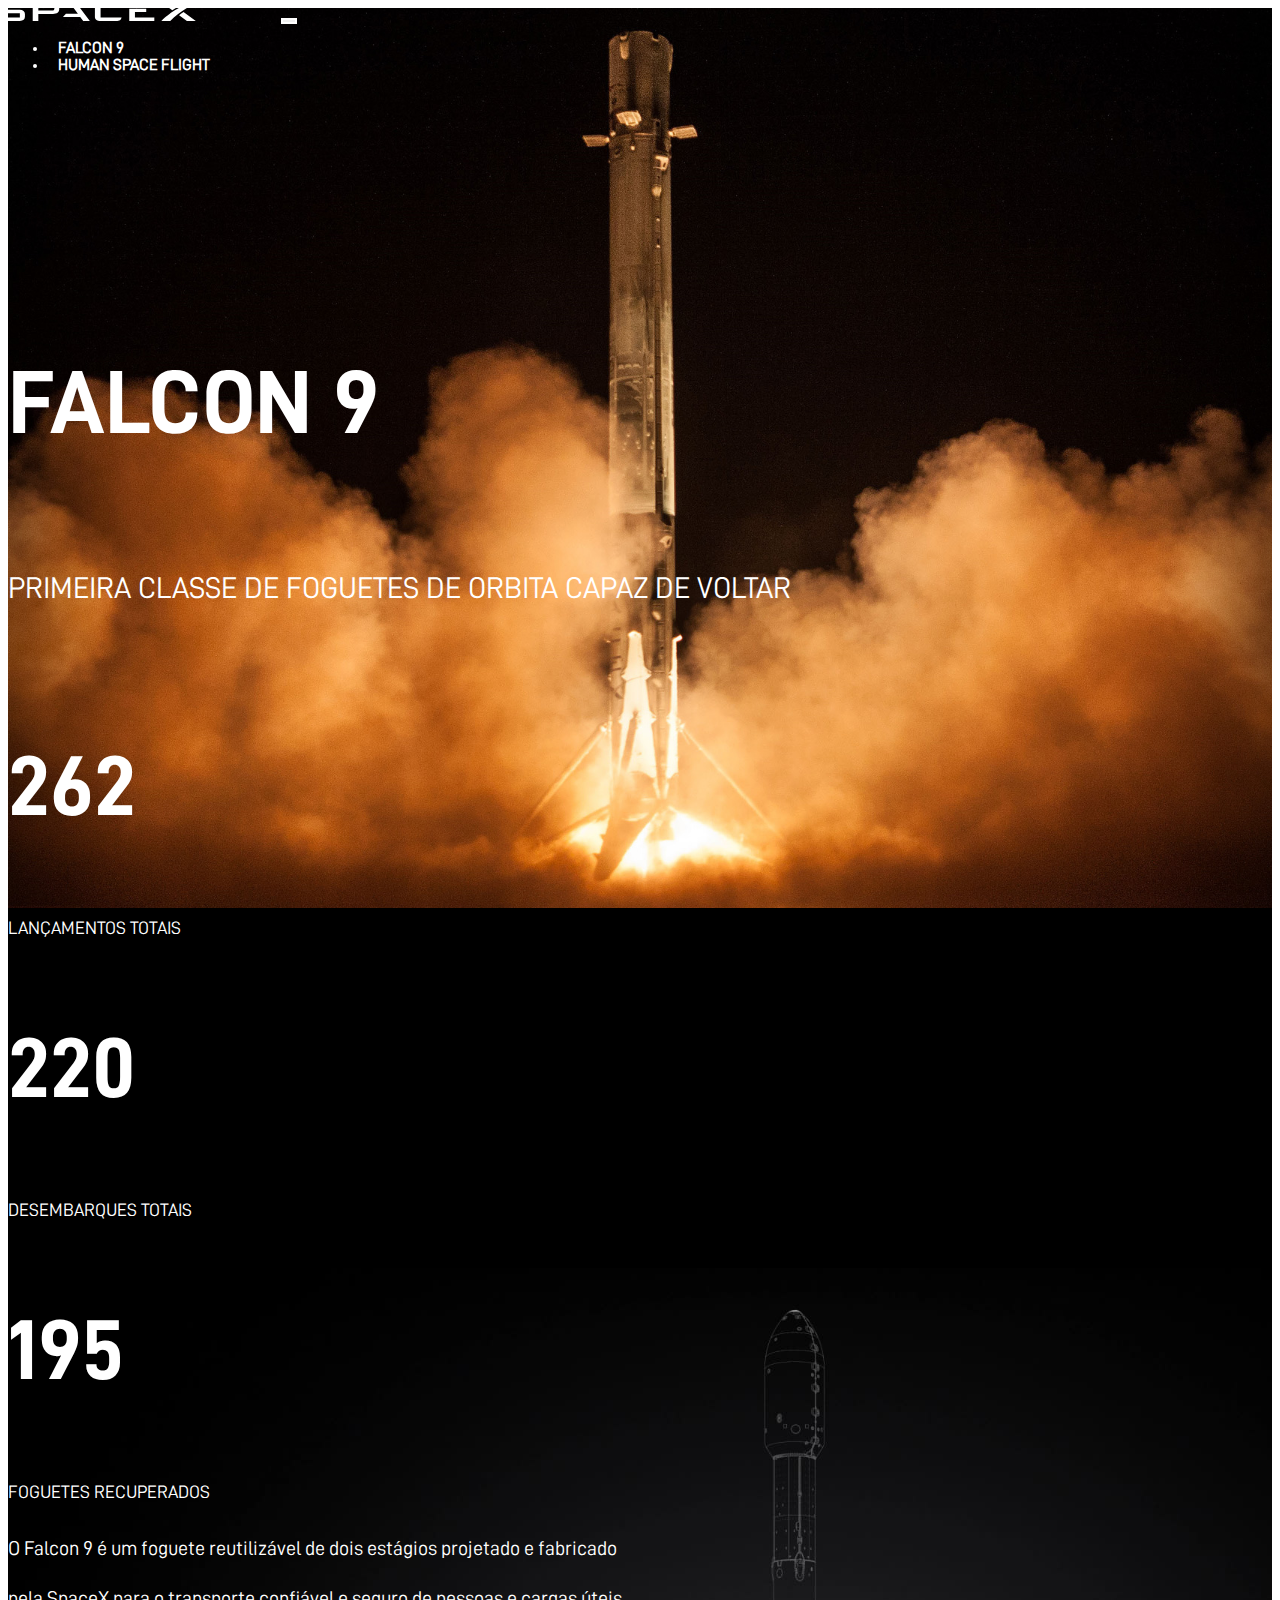
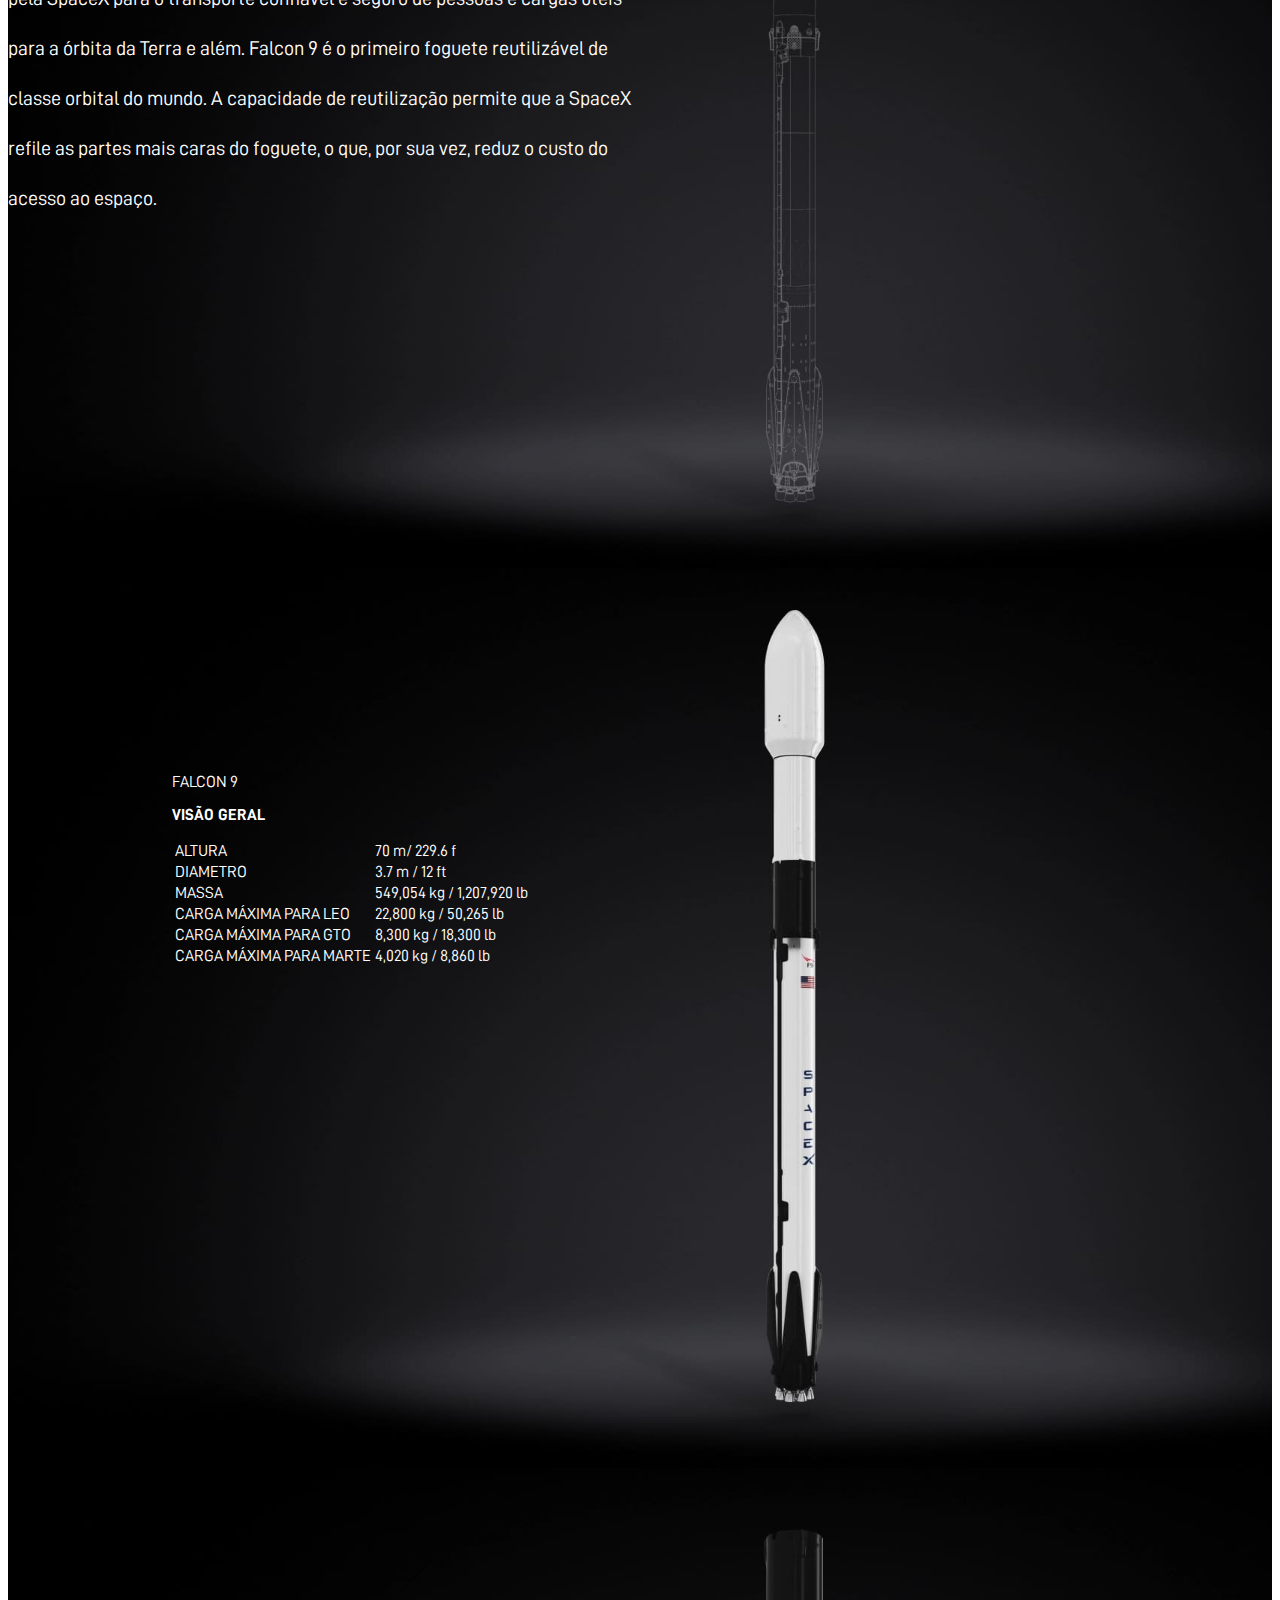
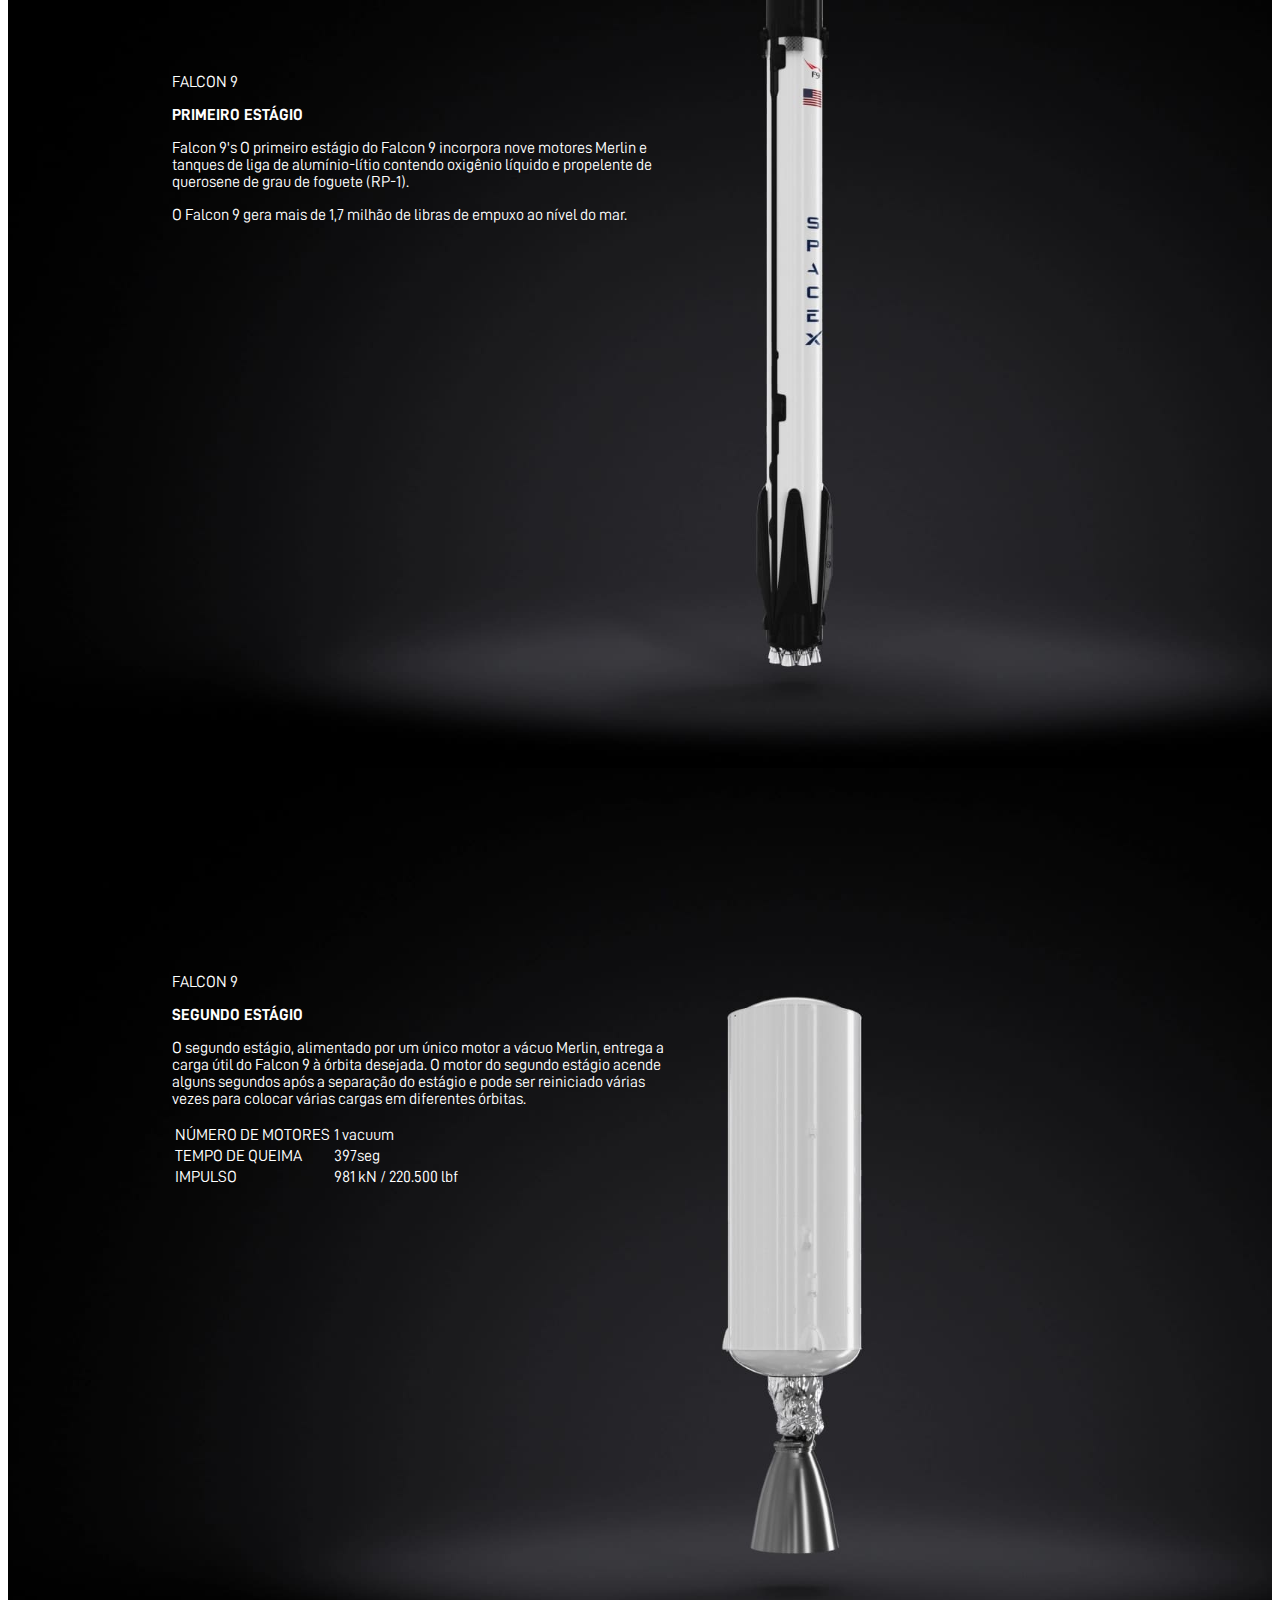
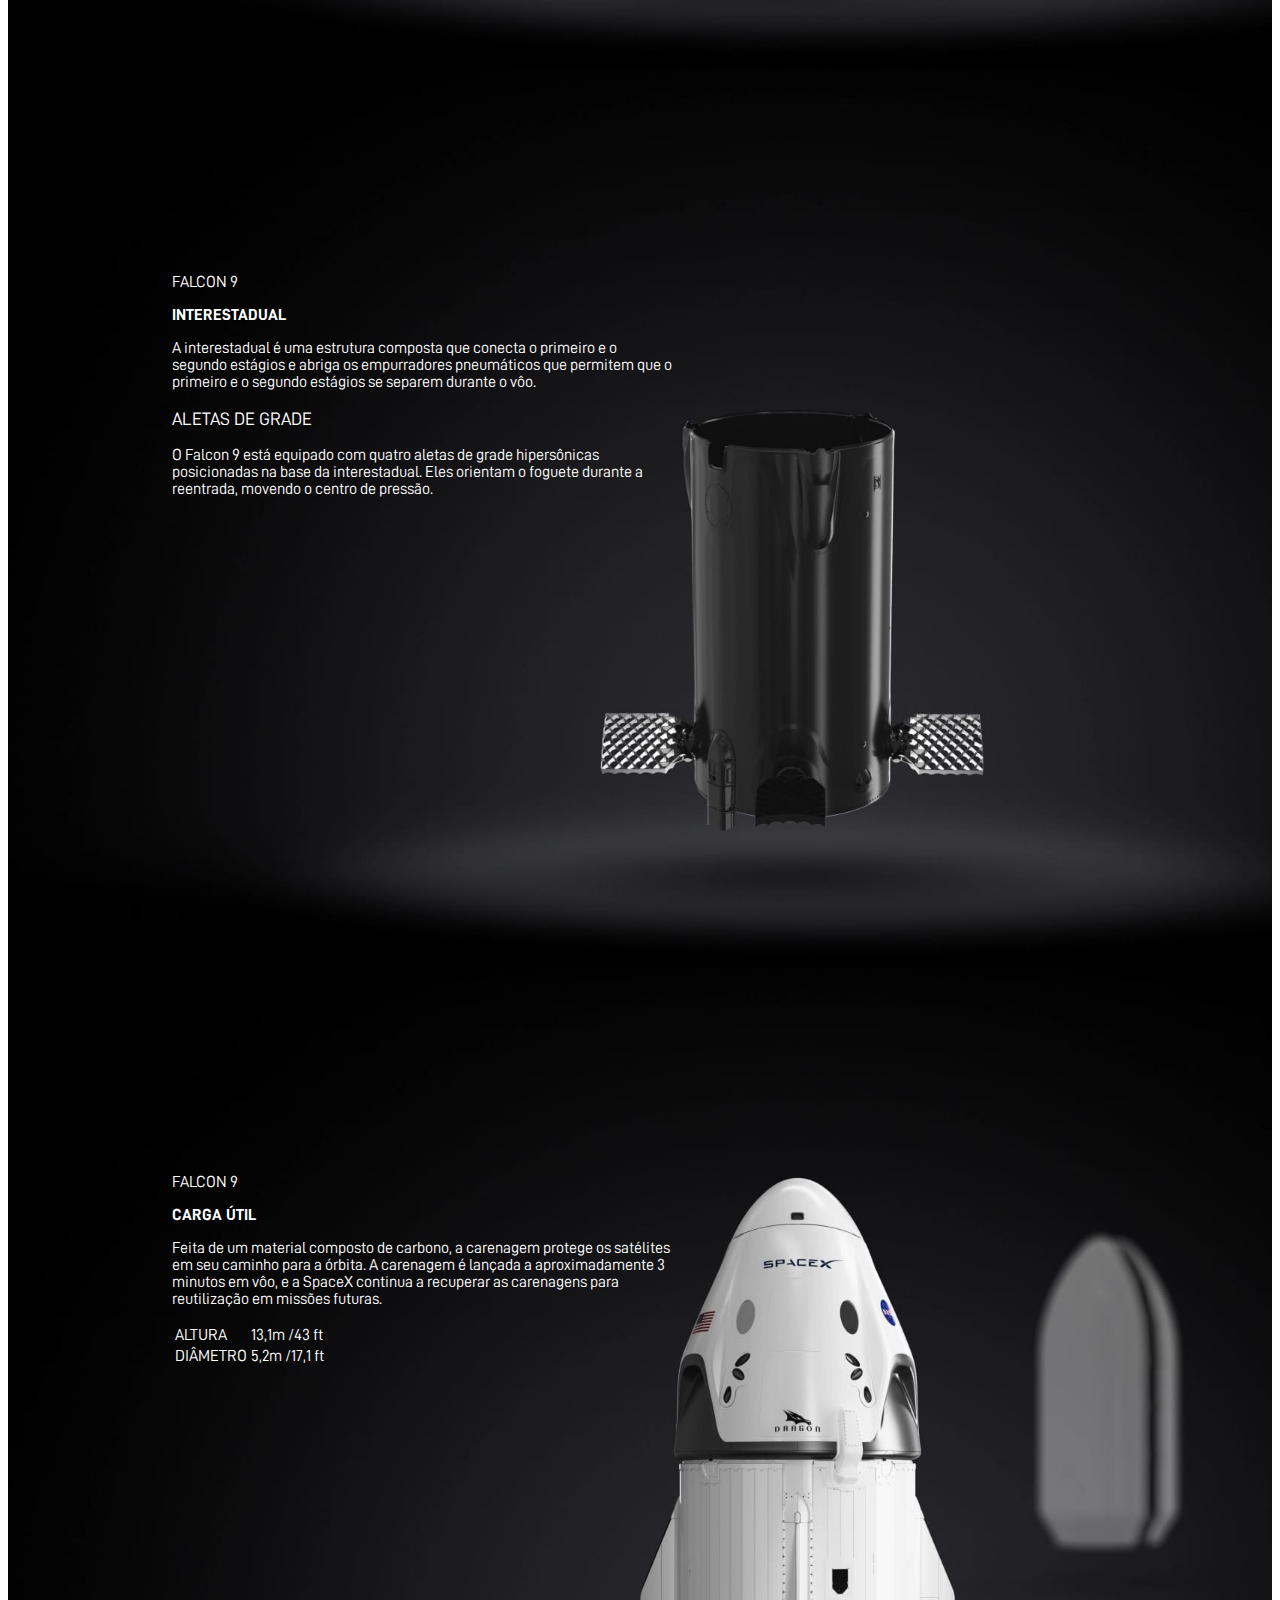
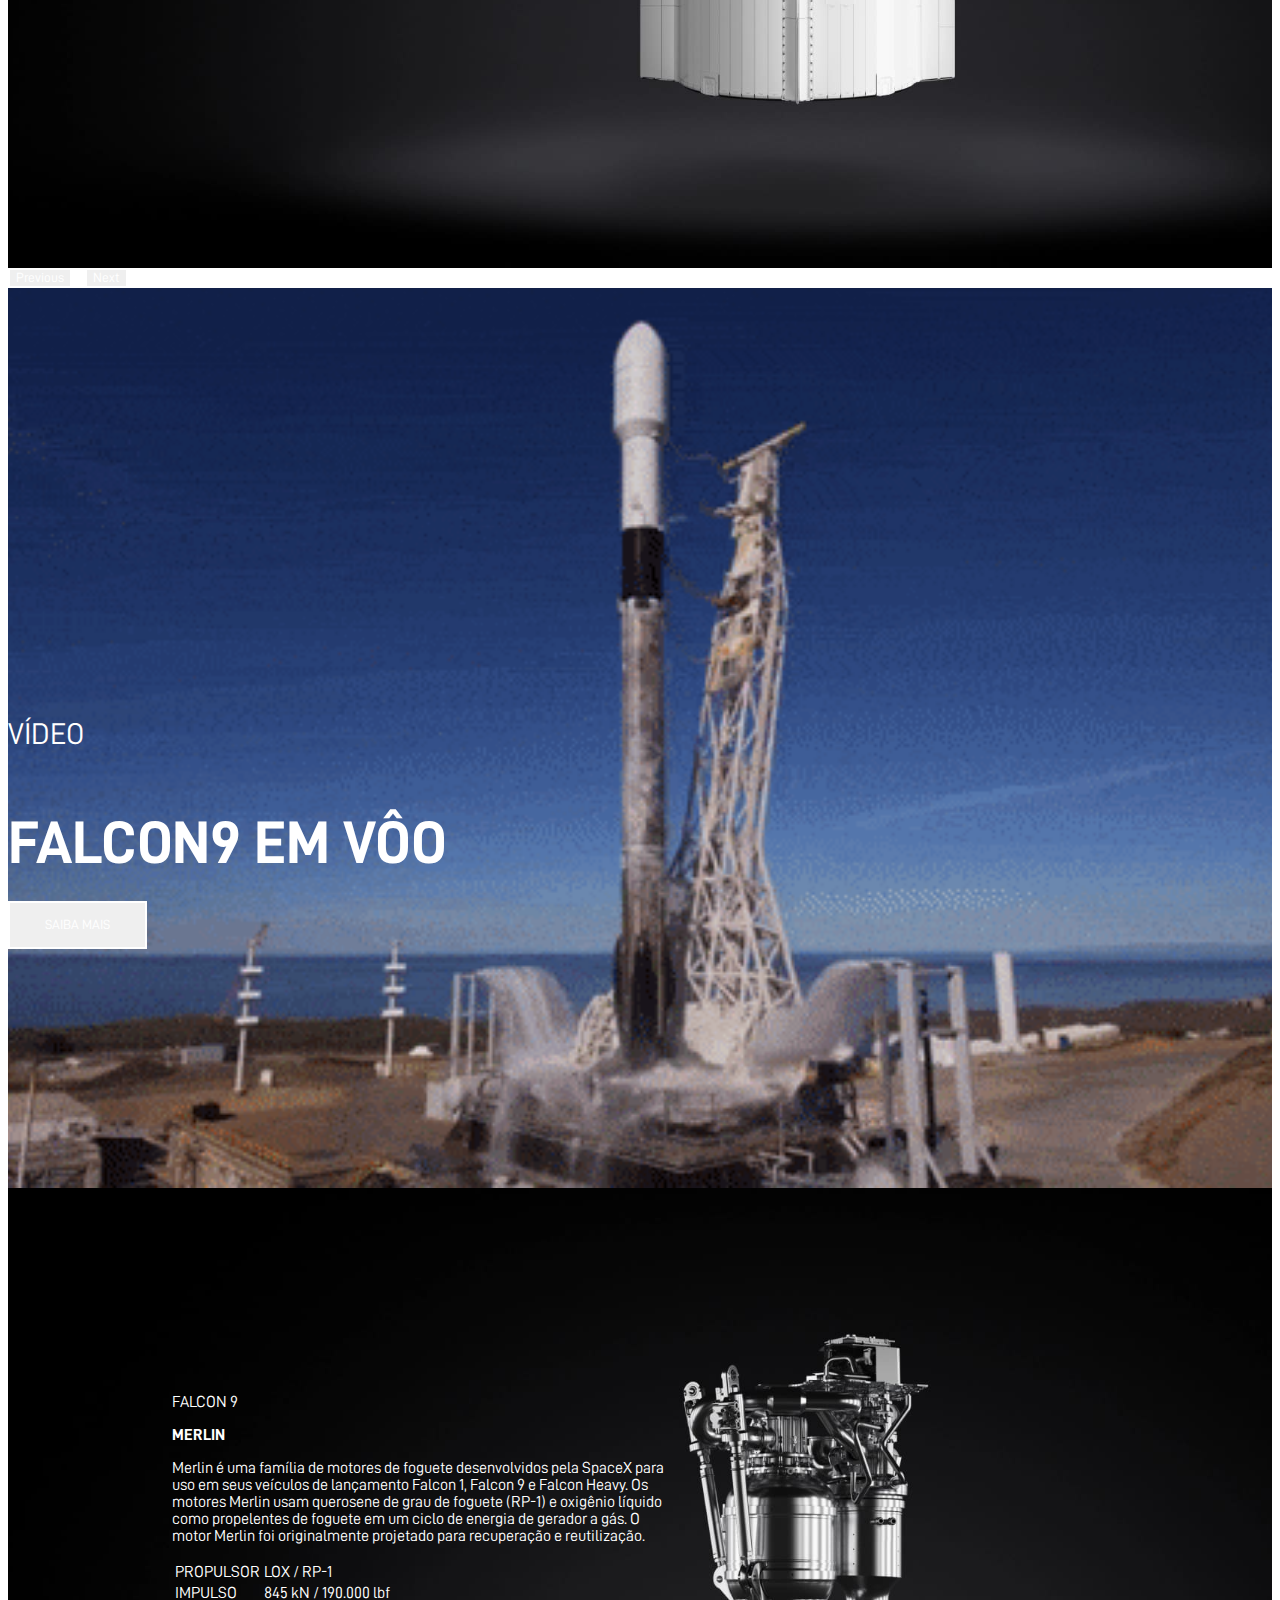
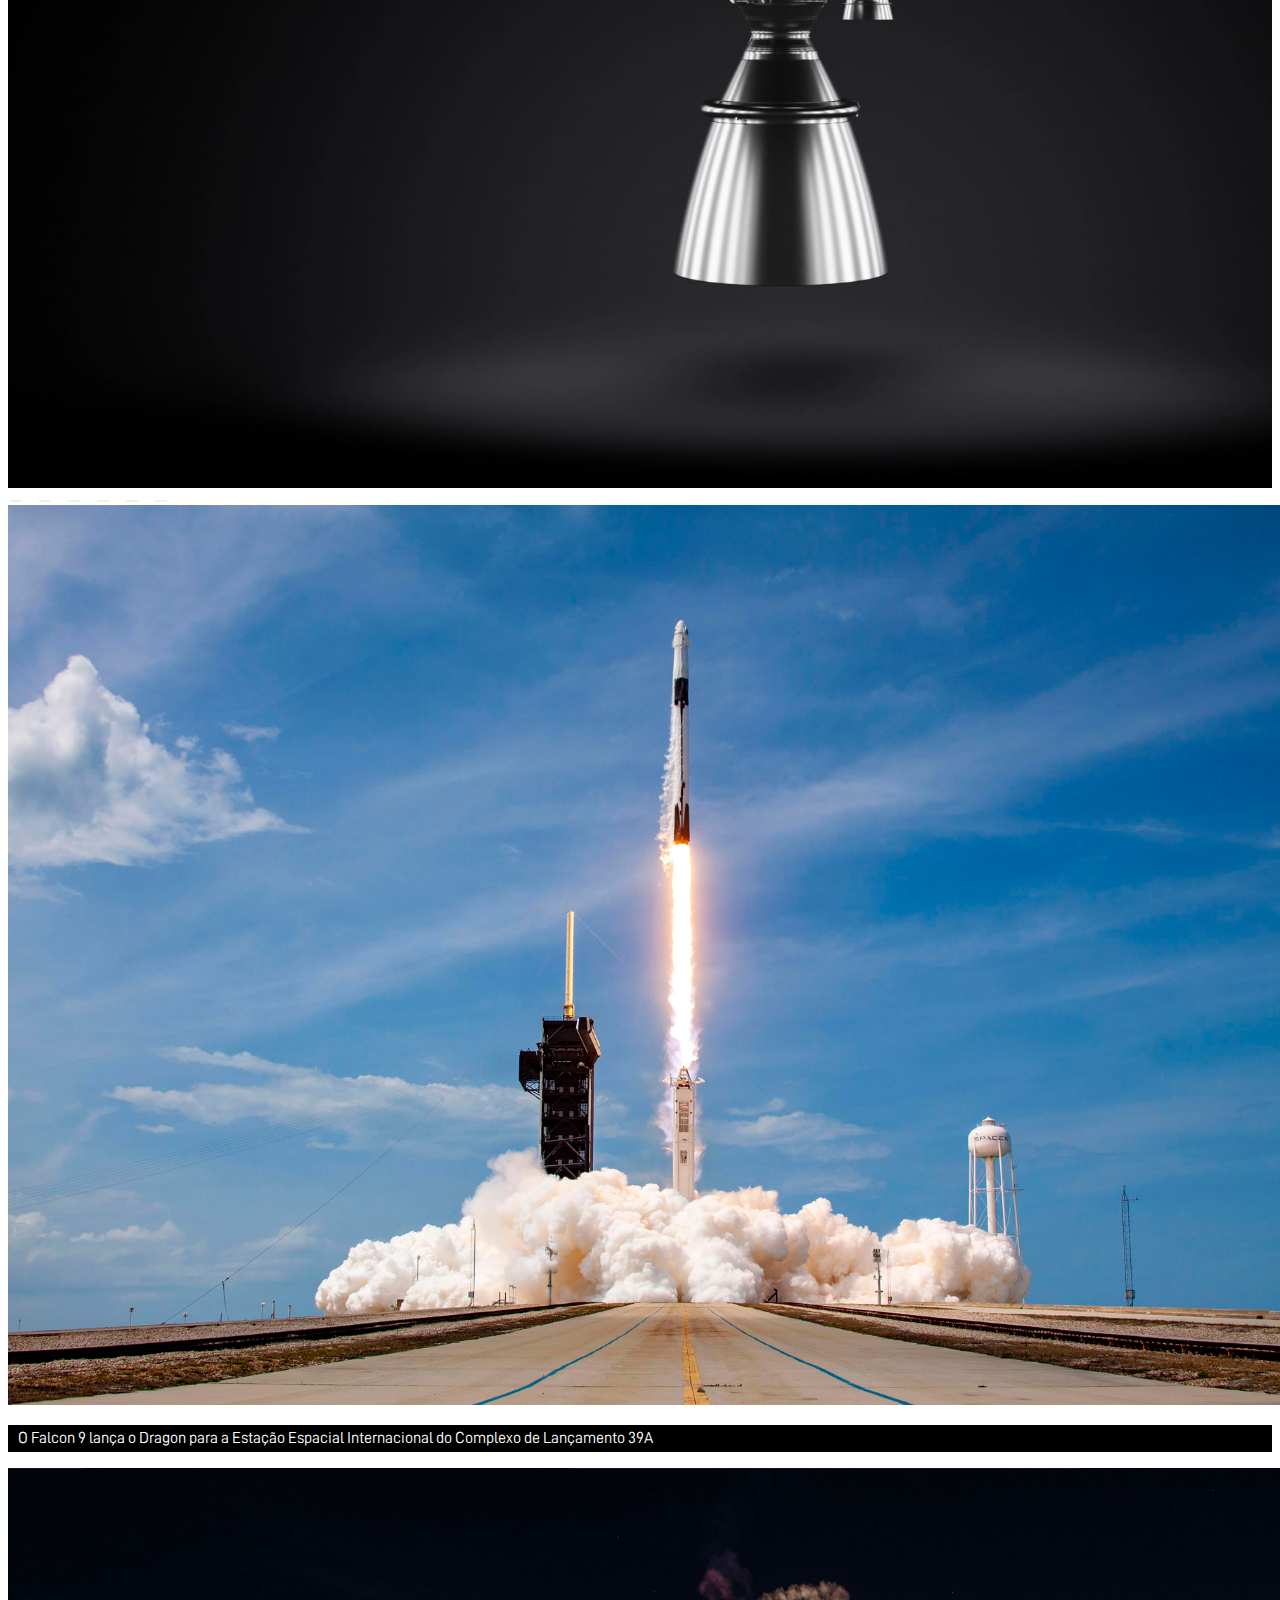
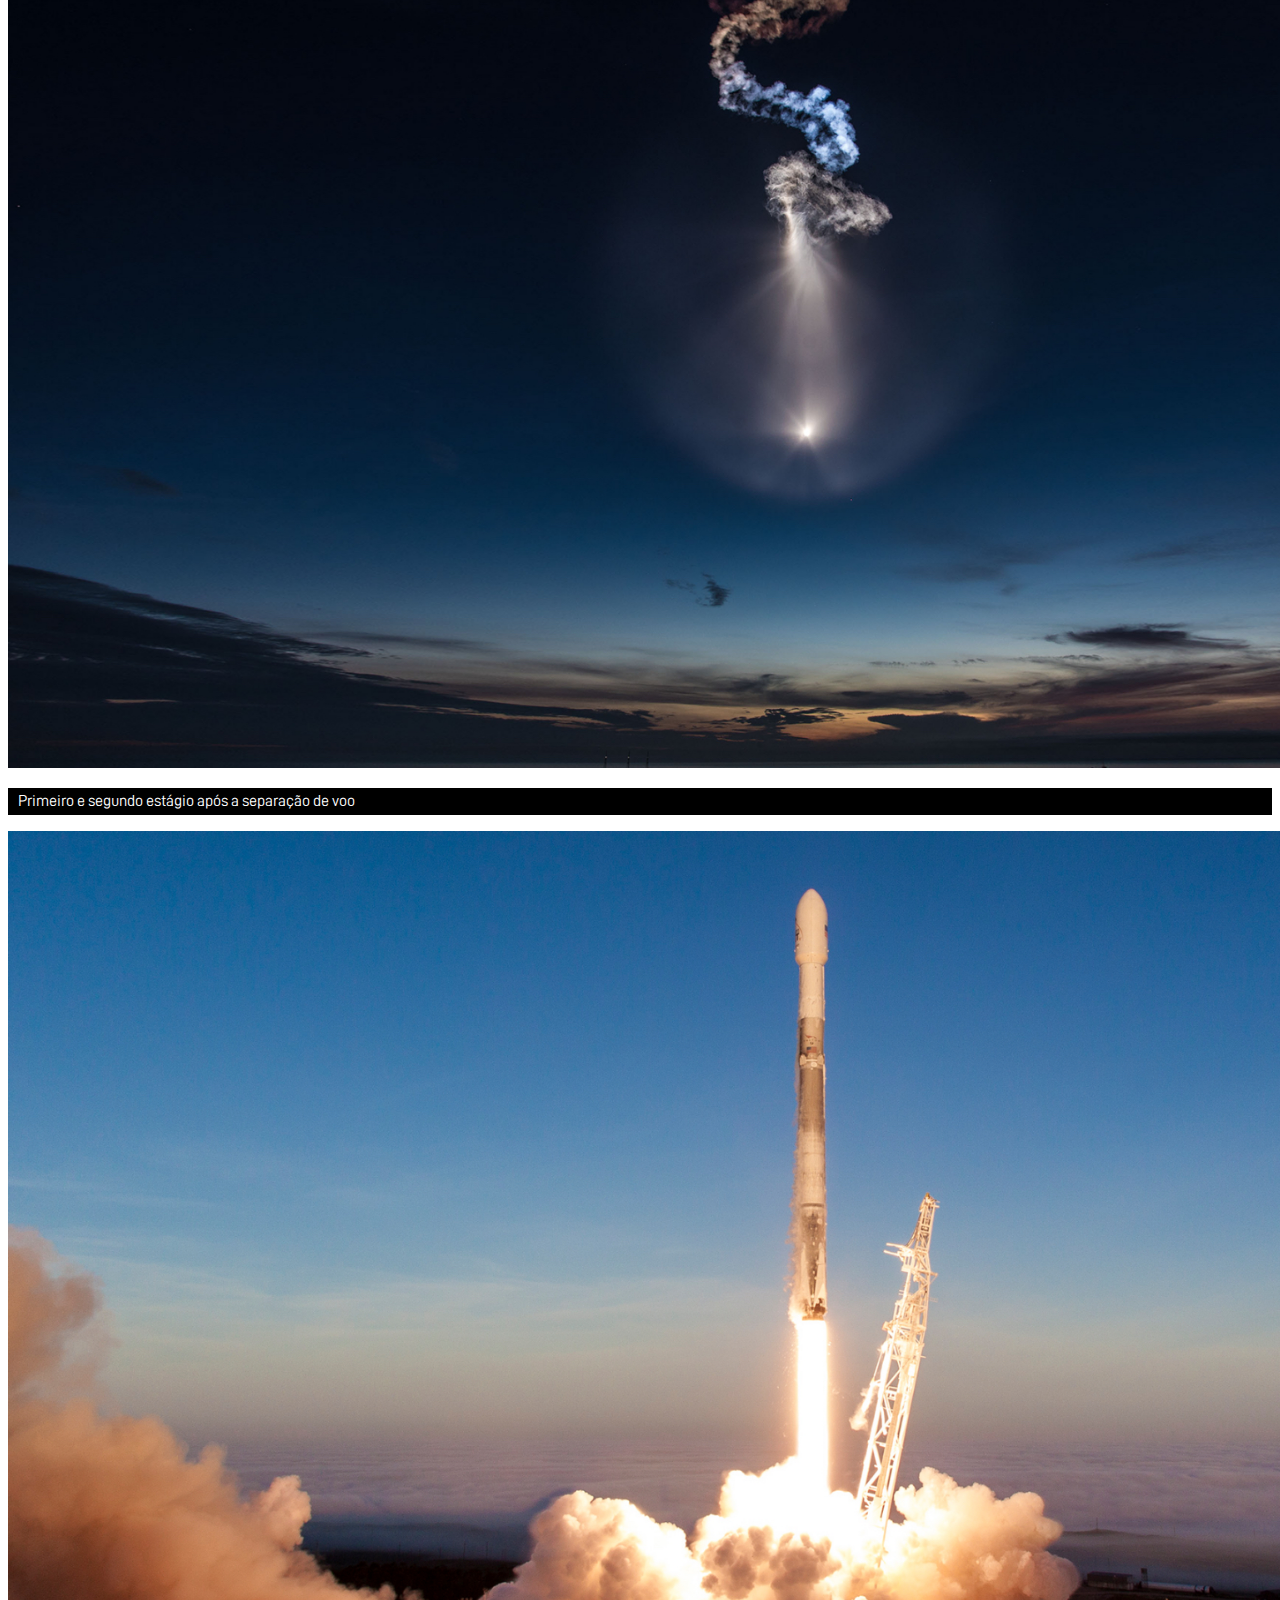
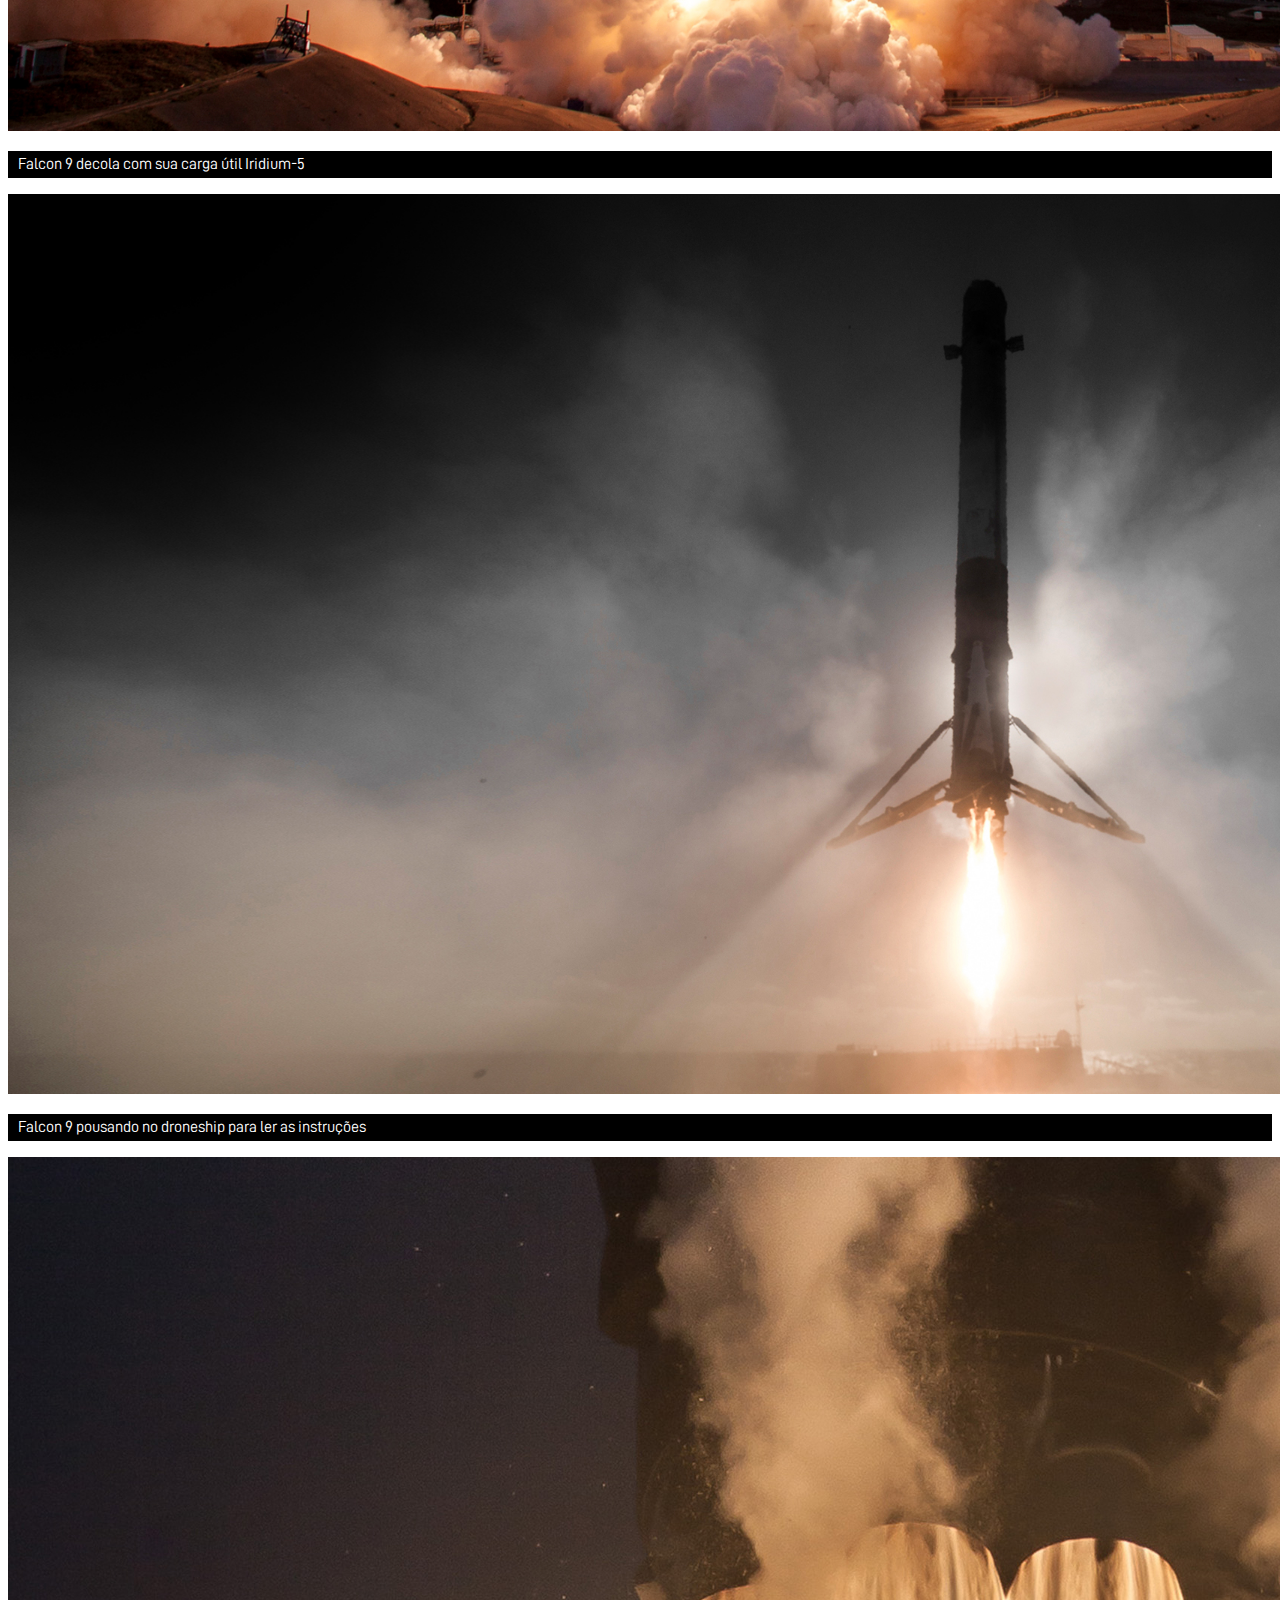
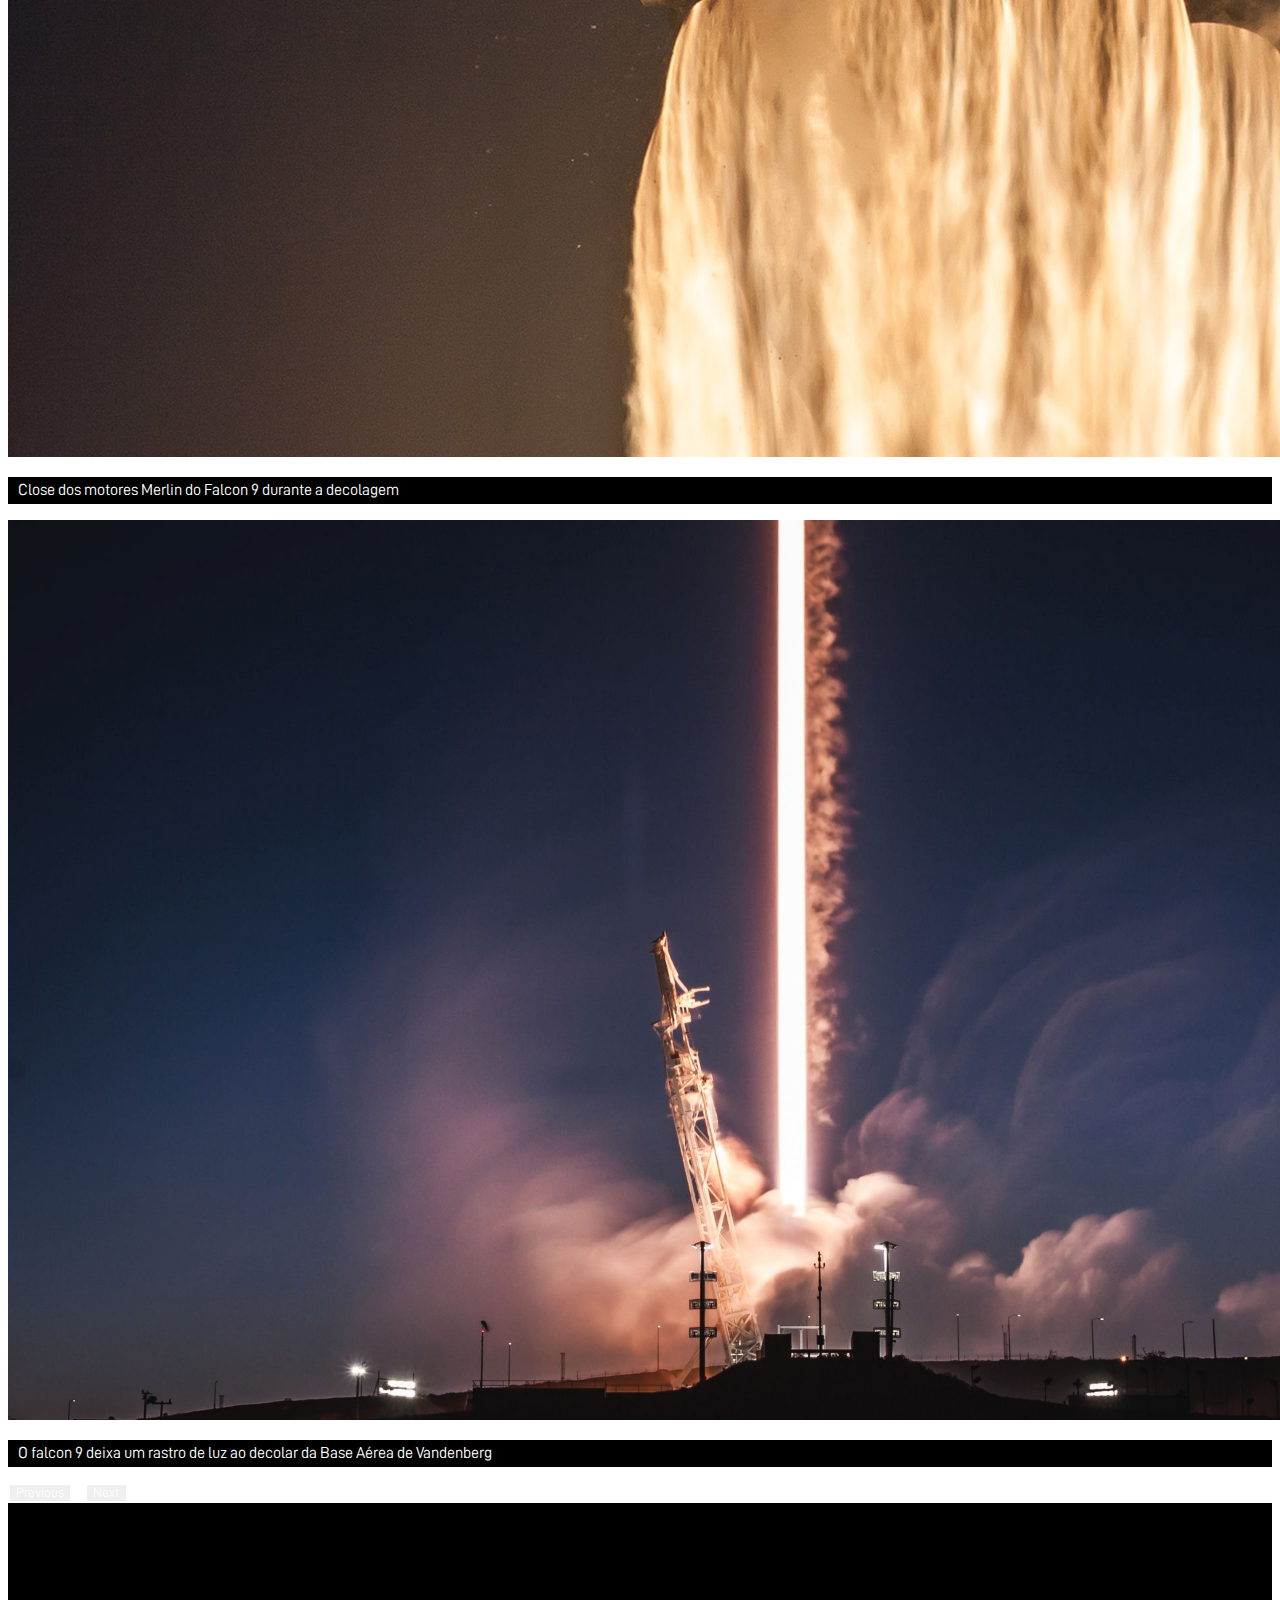
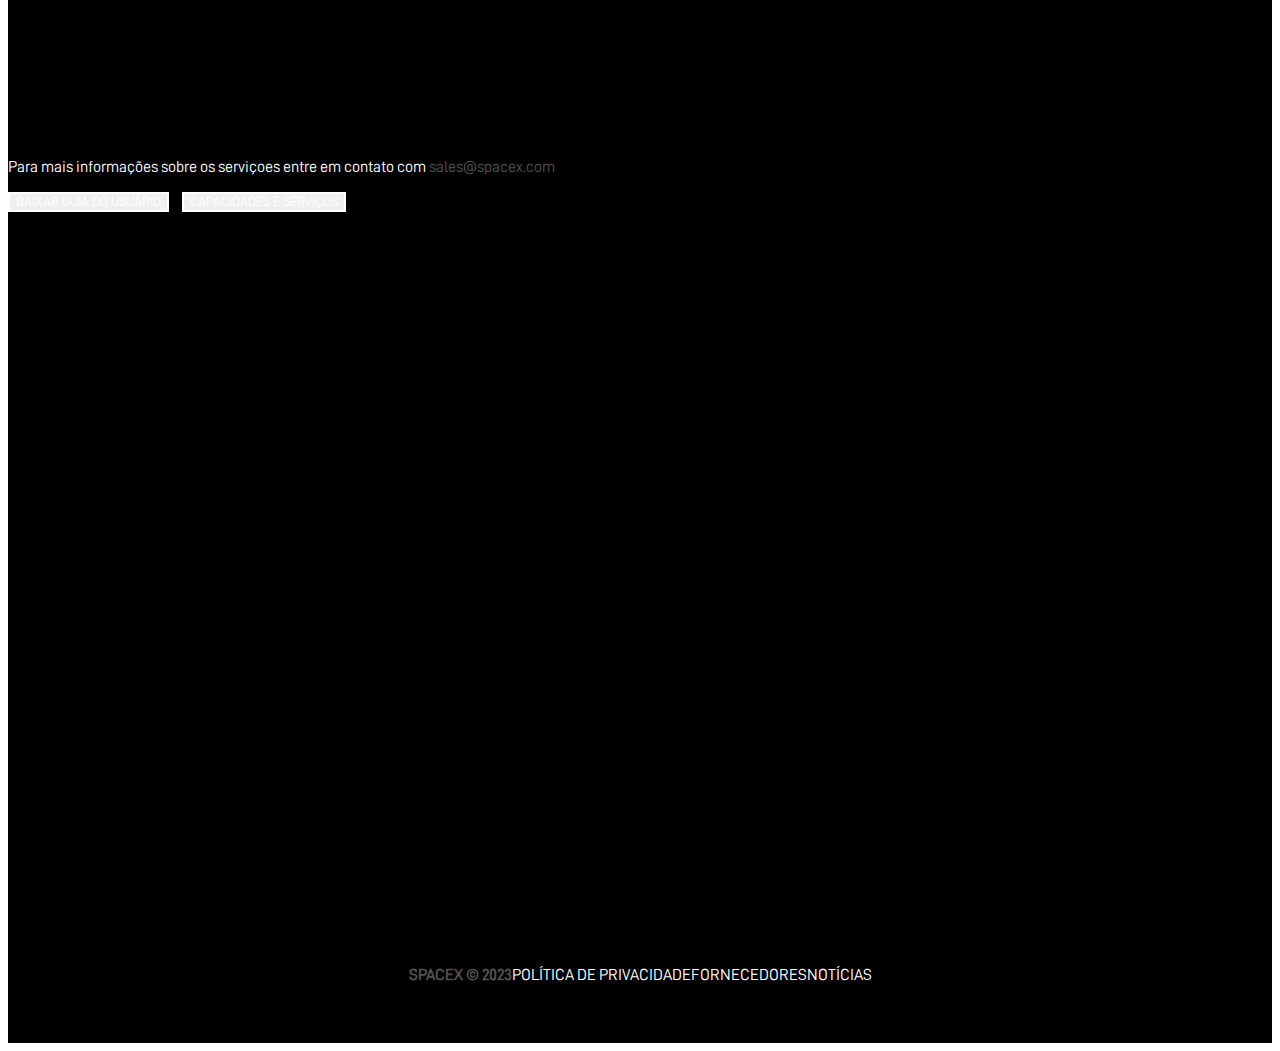
==== falcon9.html @ 8a5f2869 "feat: added falcon9 page" ====
<!DOCTYPE html>
<html lang="pt-br">

<head>
    <meta charset="UTF-8">
    <meta name="viewport" content="width=device-width, initial-scale=1.0">

    <link href="https://cdn.jsdelivr.net/npm/bootstrap@5.3.2/dist/css/bootstrap.min.css" rel="stylesheet"
        integrity="sha384-T3c6CoIi6uLrA9TneNEoa7RxnatzjcDSCmG1MXxSR1GAsXEV/Dwwykc2MPK8M2HN" crossorigin="anonymous">
    <link rel="stylesheet" href="./css/style.css">
    <link rel="shortcut icon" href="./images/favicon.svg" type="image/x-icon">

    <title>SpaceX - Falcon9</title>
</head>

<body>

    <div class="container-fluid container00 container06">
        <div class="container">
            <header class="header">
                <nav class="navbar navbar-expand-lg navbar-dark bg-transparent pt-4">
                    <div class="container-fluid">
                        <a class="navbar-brand" href="/index.html">
                            <img src="/images/logo.svg" alt="logo" class="logo">
                        </a>
                        <button class="navbar-toggler" type="button" data-bs-toggle="collapse"
                            data-bs-target="#navbarNav" aria-controls="navbarNav" aria-expanded="false"
                            aria-label="Toggle navigation">
                            <span class="navbar-toggler-icon"></span>
                        </button>
                        <div class="collapse navbar-collapse" id="navbarNav">
                            <ul class="navbar-nav">
                                <li class="nav-item">
                                    <a class="nav-link active" aria-current="page" href="/falcon9.html"
                                        id="navItem">FALCON 9</a>
                                </li>
                                <li class="nav-item">
                                    <a class="nav-link active" href="/humamFlight.html" id="navItem">HUMAN SPACE
                                        FLIGHT</a>
                                </li>
                            </ul>
                        </div>
                    </div>
                </nav>
            </header>
        </div>
        <div class="container text-center titleContent">
            <p class="h1 titleFalcon9">FALCON 9</p>
            <p class="h5 subTitleFalcon">PRIMEIRA CLASSE DE FOGUETES DE ORBITA CAPAZ DE VOLTAR</p>
        </div>
    </div>

    <div class="container-fluid numbers">
        <div class="row text-center">
            <div class="col-md col1">
                <p class="h1 titleNumb">262</p>
                <p class="subTitleNumb">LANÇAMENTOS TOTAIS</p>
            </div>
            <div class="col">
                <p class="h1 titleNumb">220</p>
                <p class="subTitleNumb">DESEMBARQUES TOTAIS</p>
            </div>
            <div class="col-sm col3">
                <p class="h1 titleNumb">195</p>
                <p class="subTitleNumb">FOGUETES RECUPERADOS</p>
            </div>
        </div>
    </div>

    <div class="container-fluid container00 container07">
        <div class="container containerFalcon9Desc">
            <p class="falcon9Desc">
                O Falcon 9 é um foguete reutilizável de dois estágios projetado e fabricado pela SpaceX para o
                transporte confiável e seguro de pessoas e cargas úteis para a órbita da Terra e além. Falcon 9 é o
                primeiro foguete reutilizável de classe orbital do mundo. A capacidade de reutilização permite que a
                SpaceX refile as partes mais caras do foguete, o que, por sua vez, reduz o custo do acesso ao espaço.
            </p>
        </div>
    </div>

    <div id="carouselExampleInterval" class="carousel slide" data-bs-ride="carousel">
        <div class="carousel-inner">
            <div class="carousel-item active container00 carousel01" data-bs-interval="3000000">
                <div class="container" id="overViewPosition">
                    <p class="subTitleOvewView">FALCON 9</p>
                    <p class="h3 titleOverView">VISÃO GERAL</p>
                    <table class="table" id="widthTable">
                        <tbody>
                            <tr data-aos="fade-right" data-aos-duration="1500">
                                <td>ALTURA</td>
                                <td class="text-end">70 m<span class="corEscuraTxt">/ 229.6 f</span></td>
                            </tr>
                            <tr data-aos="fade-right" data-aos-duration="1200">
                                <td>DIAMETRO</td>
                                <td class="text-end">3.7 m<span class="corEscuraTxt"> / 12 ft</span></td>
                            </tr>
                            <tr data-aos="fade-right" data-aos-duration="1500">
                                <td>MASSA</td>
                                <td class="text-end">549,054 kg<span class="corEscuraTxt"> / 1,207,920 lb</span></td>
                            </tr>
                            <tr data-aos="fade-right" data-aos-duration="1400">
                                <td>CARGA MÁXIMA PARA LEO</td>
                                <td class="text-end">22,800 kg<span class="corEscuraTxt"> / 50,265 lb</span></td>
                            </tr>
                            <tr data-aos="fade-right" data-aos-duration="1600">
                                <td>CARGA MÁXIMA PARA GTO</td>
                                <td class="text-end">8,300 kg<span class="corEscuraTxt"> / 18,300 lb</span></td>
                            </tr>
                            <tr data-aos="fade-right" data-aos-duration="1300">
                                <td>CARGA MÁXIMA PARA MARTE</td>
                                <td class="text-end">4,020 kg<span class="corEscuraTxt"> / 8,860 lb</span></td>
                            </tr>
                        </tbody>
                    </table>
                </div>
            </div>
            <div class="carousel-item container00 carousel02" data-bs-interval="3000000">
                <div class="container" id="overViewPosition">
                    <p class="subTitleOvewView">FALCON 9</p>
                    <p class="h3 titleOverView">PRIMEIRO ESTÁGIO</p>
                    <p>
                        Falcon 9's O primeiro estágio do Falcon 9 incorpora nove motores Merlin e tanques de liga de
                        alumínio-lítio
                        contendo oxigênio líquido e propelente de querosene de grau de foguete (RP-1).
                    </p>
                    <p>
                        O Falcon 9 gera mais de 1,7 milhão de libras de empuxo ao nível do mar.
                    </p>
                </div>
            </div>
            <div class="carousel-item container00 carousel03" data-bs-interval="3000000">
                <div class="container" id="overViewPosition">
                    <p class="subTitleOvewView">FALCON 9</p>
                    <p class="h3 titleOverView">SEGUNDO ESTÁGIO</p>
                    <p>
                        O segundo estágio, alimentado por um único motor a vácuo Merlin, entrega a carga útil do Falcon
                        9 à órbita desejada. O motor do segundo estágio acende alguns segundos após a separação do
                        estágio e pode ser reiniciado várias vezes para colocar várias cargas em diferentes órbitas.
                    </p>
                    <table class="table" id="widthTable">
                        <tbody>
                            <tr>
                                <td>NÚMERO DE MOTORES</td>
                                <td class=" text-end">1 vacuum</td>
                            </tr>
                            <tr>
                                <td>TEMPO DE QUEIMA</td>
                                <td class=" text-end">397seg</td>
                            </tr>
                            <tr>
                                <td>IMPULSO</td>
                                <td class=" text-end">981 kN <span>/ 220.500 lbf</span></td>
                            </tr>
                        </tbody>
                    </table>
                </div>
            </div>
            <div class="carousel-item container00 carousel04" data-bs-interval="2000000">
                <div class="container" id="overViewPosition">
                    <p class="subTitleOvewView">FALCON 9</p>
                    <p class="h3 titleOverView">INTERESTADUAL</p>
                    <p>
                        A interestadual é uma estrutura composta que conecta o primeiro e o segundo estágios e abriga os
                        empurradores pneumáticos que permitem que o primeiro e o segundo estágios se separem durante o
                        vôo.
                    </p>
                    <p style="font-size: 18px;">ALETAS DE GRADE</p>
                    <p>
                        O Falcon 9 está equipado com quatro aletas de grade hipersônicas posicionadas na base da
                        interestadual. Eles orientam o foguete durante a reentrada, movendo o centro de pressão.
                    </p>
                </div>
            </div>
            <div class="carousel-item container00 carousel05" data-bs-interval="3000000">
                <div class="container" id="overViewPosition">
                    <p class="subTitleOvewView">FALCON 9</p>
                    <p class="h3 titleOverView">CARGA ÚTIL
                    <p>
                    <p>
                        Feita de um material composto de carbono, a carenagem protege os satélites em seu caminho para a
                        órbita. A carenagem é lançada a aproximadamente 3 minutos em vôo, e a SpaceX continua a
                        recuperar as carenagens para reutilização em missões futuras.
                    </p>
                    <table class="table" id="widthTable">
                        <tbody>
                            <tr>
                                <td>ALTURA</td>
                                <td class=" text-end">13,1m <span>/43 ft</span></td>
                            </tr>
                            <tr>
                                <td>DIÂMETRO</td>
                                <td class=" text-end">5,2m <span>/17,1 ft</span></td>
                            </tr>
                        </tbody>
                    </table>
                </div>
            </div>
        </div>
        <button class="carousel-control-prev" type="button" data-bs-target="#carouselExampleInterval"
            data-bs-slide="prev">
            <span class="carousel-control-prev-icon" aria-hidden="true"></span>
            <span class="visually-hidden">Previous</span>
        </button>
        <button class="carousel-control-next" type="button" data-bs-target="#carouselExampleInterval"
            data-bs-slide="next">
            <span class="carousel-control-next-icon" aria-hidden="true"></span>
            <span class="visually-hidden">Next</span>
        </button>
    </div>

    <div class="container-fluid container00 container09">
        <div class="container titlePadding">
            <p class="h5" id="launchComing">VÍDEO</p>
            <p class="h1 mediumTitle">FALCON9 EM VÔO</p>
            <button type="button" class="btn btn-outline-light mt-5" id="button">
                SAIBA MAIS
            </button>
        </div>
    </div>

    <div class="container-fluid container00 container08">
        <div class="container" id="overViewPosition">
            <p class="subTitleOvewView">FALCON 9</p>
            <p class="h3 titleOverView">MERLIN
            <p>
            <p>
                Merlin é uma família de motores de foguete desenvolvidos pela SpaceX para uso em seus veículos de
                lançamento Falcon 1, Falcon 9 e Falcon Heavy. Os motores Merlin usam querosene de grau de foguete (RP-1)
                e oxigênio líquido como propelentes de foguete em um ciclo de energia de gerador a gás. O motor Merlin
                foi originalmente projetado para recuperação e reutilização.
            </p>
            <table class="table" id="widthTable">
                <tbody>
                    <tr>
                        <td>PROPULSOR</td>
                        <td class="text-end">LOX <span>/ RP-1</span></td>
                    </tr>
                    <tr>
                        <td>IMPULSO</td>
                        <td class=" text-end">845 kN <span>/ 190.000 lbf</span></td>
                    </tr>
                </tbody>
            </table>
        </div>
    </div>

    <div id="carouselExampleCaptions" class="carousel slide carouselSlide" data-bs-ride="carousel">
        <div class="carousel-indicators">
            <button type="button" data-bs-target="#carouselExampleCaptions" data-bs-slide-to="0" class="active"
                aria-current="true" aria-label="Slide 1"></button>
            <button type="button" data-bs-target="#carouselExampleCaptions" data-bs-slide-to="1"
                aria-label="Slide 2"></button>
            <button type="button" data-bs-target="#carouselExampleCaptions" data-bs-slide-to="2"
                aria-label="Slide 3"></button>
            <button type="button" data-bs-target="#carouselExampleCaptions" data-bs-slide-to="3"
                aria-label="Slide 4"></button>
            <button type="button" data-bs-target="#carouselExampleCaptions" data-bs-slide-to="4"
                aria-label="Slide 5"></button>
            <button type="button" data-bs-target="#carouselExampleCaptions" data-bs-slide-to="5"
                aria-label="Slide 6"></button>
        </div>
        
        <div class="carousel-inner">
            <div class="carousel-item active" data-bs-interval="1000000">
                <img src="/images/falcon9/09.jpg" class="d-block w-100" alt="...">
                <div class="carousel-caption d-md-block">
                    <p class="carouselText">O Falcon 9 lança o Dragon para a Estação Espacial Internacional do Complexo
                        de
                        Lançamento 39A</p>
                </div>
            </div>
            <div class="carousel-item" data-bs-interval="2000000">
                <img src="/images/falcon9/10.jpg" class="d-block w-100" alt="...">
                <div class="carousel-caption d-md-block">
                    <p class="carouselText">Primeiro e segundo estágio após a separação de voo</p>
                </div>
            </div>
            <div class="carousel-item" data-bs-interval="3000000">
                <img src="/images/falcon9/11.jpg" class="d-block w-100" alt="...">
                <div class="carousel-caption d-md-block">
                    <p class="carouselText">Falcon 9 decola com sua carga útil Iridium-5</p>
                </div>
            </div>
            <div class="carousel-item" data-bs-interval="3000000">
                <img src="/images/falcon9/12.jpg" class="d-block w-100" alt="...">
                <div class="carousel-caption d-md-block">
                    <p class="carouselText">Falcon 9 pousando no droneship para ler as instruções</p>
                </div>
            </div>
            <div class="carousel-item" data-bs-interval="3000000">
                <img src="/images/falcon9/13.jpg" class="d-block w-100" alt="...">
                <div class="carousel-caption d-md-block">
                    <p class="carouselText">Close dos motores Merlin do Falcon 9 durante a decolagem</p>
                </div>
            </div>
            <div class="carousel-item" data-bs-interval="3000000">
                <img src="/images/falcon9/14.jpg" class="d-block w-100" alt="...">
                <div class="carousel-caption d-md-block">
                    <p class="carouselText">O falcon 9 deixa um rastro de luz ao decolar da Base Aérea de Vandenberg
                    </p>
                </div>
            </div>
        </div>
        <button class="carousel-control-prev" type="button" data-bs-target="#carouselExampleCaptions"
            data-bs-slide="prev">
            <span class="carousel-control-prev-icon" aria-hidden="true"></span>
            <span class="visually-hidden">Previous</span>
        </button>
        <button class="carousel-control-next" type="button" data-bs-target="#carouselExampleCaptions"
            data-bs-slide="next">
            <span class="carousel-control-next-icon" aria-hidden="true"></span>
            <span class="visually-hidden">Next</span>
        </button>
    </div>

    <div class="container-fluid text-center downloadDesc">
        <p data-aos="fade-right" data-aos-duration="1200"><span>Para mais informações sobre os serviçoes entre em
                contato
                com</span> <a href="" target="blank">sales@spacex.com</a></p>


        <button type="button" class="btn btn-outline-light p-3" data-aos="flip-left" data-aos-duration="1000">BAIXAR
            GUIA DO USUÁRIO</button>
        <button type="button" class="btn btn-outline-light p-3" data-aos="flip-up" data-aos-duration="1300">CAPACIDADES
            E
            SERVIÇOS</button>
    </div>

    <footer class="container-fluid footer">
        <span class="me-4 copy">
            SPACEX &copy; 2023
        </span>
        <a href="" target="blank" class="me-4">POLÍTICA DE PRIVACIDADE</a>
        <a href="" target="blank" class="me-4">FORNECEDORES</a>
        <a href="" target="blank">NOTÍCIAS</a>
    </footer>


    <script src="https://cdn.jsdelivr.net/npm/bootstrap@5.3.2/dist/js/bootstrap.bundle.min.js"
        integrity="sha384-C6RzsynM9kWDrMNeT87bh95OGNyZPhcTNXj1NW7RuBCsyN/o0jlpcV8Qyq46cDfL"
        crossorigin="anonymous"></script>
</body>

</html>
---- css/style.css ----
@import url("https://fonts.googleapis.com/css2?family=Rubik:wght@400;500;600&display=swap");
@font-face {
  font-family: "D-DIN-Bold";
  src: url("../fonts/D-DIN-Bold.otf") format("opentype");
}
@font-face {
  font-family: "D-DIN";
  src: url("../fonts/D-DIN.otf") format("opentype");
}
* {
  color: white;
  font-family: "D-DIN";
}

.header {
  font-size: 15px;
  font-weight: bold;
}
.header #navItem {
  margin-left: 10px;
}
.header #navItem.hover {
  color: #b9b9b9;
}

#button {
  padding: 15px 35px;
  border: 2px solid white;
}

.container00 {
  min-height: 100vh;
  background-size: cover;
  background-repeat: no-repeat;
  background-position: center;
}

.arrowDown {
  display: inline-block;
  width: 90px;
  margin-top: 5px;
}

.logo {
  width: 240px;
  margin-left: -10px;
  margin-right: 40px;
  margin-top: -20px;
}

.footer {
  background-color: black;
  height: 15vh;
  font-size: 15px;
  font-weight: 500;
  display: flex;
  align-items: center;
  justify-content: center;
}

a {
  text-decoration: none;
  color: white;
  font-size: 16px;
}
a.hover {
  color: #b9b9b9;
}

#button,
.header .footer {
  font-family: "D-DIN";
}

.copy {
  color: #555252;
  font-size: 16px;
  font-weight: bold;
}

@media (max-width: 450px) {
  .downloadDesc button {
    margin: 10px 0px;
  }
}
@media (max-width: 405px) {
  .logo {
    width: 180;
    margin-top: 15px;
  }
  .footer {
    font-size: 10px;
  }
}
@media (max-width: 350px) {
  .logo {
    width: 150px;
    margin-top: 15px;
  }
}
.container00.container01 {
  background-image: url(../../images/home/01.jpg);
}
.container00.container02 {
  background-image: url(../../images/home/02.jpg);
}
.container00.container03 {
  background-image: url(../../images/home/03.jpg);
  background-position: right;
}
.container00.container04 {
  background-image: url(../../images/home/04.jpg);
}
.container00.container05 {
  background-image: url(../../images/home/05.jpg);
}

.titlePadding {
  padding-top: 400px;
}

.shortTitle {
  width: 550px;
  margin-bottom: 25px;
}

.mediumTitle {
  width: 650px;
  margin-bottom: 25px;
}

.mediumTitle,
.shortTitle {
  font-family: "D-DIN-Bold" !important;
  font-size: 60px;
}

.h5 {
  font-family: "D-DIN" !important;
  font-size: 30px;
}

@media (max-width: 750px) {
  .titlePadding {
    padding-top: 120px;
  }
  .shortTitle,
  .mediumTitle {
    width: auto;
    font-size: 50px;
  }
  .h5 {
    font-size: 24px;
  }
}
@media (max-width: 380px) {
  .shortTitle,
  .mediumTitle {
    width: auto;
    font-size: 40px;
  }
  .h5 {
    font-size: 16px;
  }
}
.container00.container06 {
  background-image: url(../../images/falcon9/01.jpg);
}
.container00.container07 {
  background-image: url(../../images/falcon9/02.jpg);
}
.container00.carousel01 {
  background-image: url(../../images/falcon9/03.jpg);
}
.container00.carousel02 {
  background-image: url(../../images/falcon9/04.jpg);
}
.container00.carousel03 {
  background-image: url(../../images/falcon9/05.jpg);
}
.container00.carousel04 {
  background-image: url(../../images/falcon9/06.jpg);
}
.container00.carousel05 {
  background-image: url(../../images/falcon9/07.jpg);
}
.container00.container08 {
  background-image: url(../../images/falcon9/08.jpg);
}
.container00.container09 {
  background-image: url(../../images/falcon9/00.gif);
}

.titleFalcon9 {
  font-size: 90px;
  font-family: "D-DIN-Bold" !important;
  font-weight: 514;
}

.titleContent {
  display: flex;
  flex-direction: column;
  justify-content: center;
  height: 80vh;
}

.numbers {
  background-color: black;
  height: 40vh;
  display: flex;
  flex-direction: column;
  justify-content: center;
}
.numbers .titleNumb {
  font-size: 85px;
}
.numbers .subTitleNumb {
  font-size: 18px;
}

.falcon9Desc {
  font-size: 20px;
  width: 640px;
  line-height: 50px;
}

.containerFalcon9Desc {
  display: grid;
  height: 90vh;
  align-items: center;
  justify-content: left;
}

#overViewPosition {
  width: 500px;
  margin-left: 13%;
  padding-top: 15%;
}

.carouselSlide img {
  height: 100vh;
}

.carouselText {
  background-color: black;
  padding: 5px 10px;
}

.downloadDesc {
  background-color: black;
  height: 85vh;
  padding-top: 240px;
}
.downloadDesc a {
  text-decoration: none;
  color: #555252;
}
.downloadDesc a:hover {
  color: #b9b9b9;
}

button {
  border: 2px solid white;
  margin-right: 10px;
}

p,
a,
table,
button,
.carouselText,
.falcon9Desc,
.subTitleNumb {
  font-family: "D-DIN" !important;
}

.h3,
.titleNumb {
  font-family: "D-DIN-Bold" !important;
}

.table,
td,
tr {
  background-color: transparent !important;
  color: white !important;
}

@media (max-width: 1100px) {
  .table {
    background-color: rgba(0, 0, 0, 0.2) !important;
  }
}
@media (max-width: 768px) {
  .numbers .titleNumb {
    font-size: 60px;
  }
  .numbers .subTitleNumb {
    font-size: 16px;
  }
  #overViewPosition {
    padding-top: 35%;
  }
  .falcon9Desc {
    width: auto;
  }
}
@media (max-width: 575px) {
  .numbers {
    height: 60vh;
  }
  #overViewPosition {
    width: auto;
    margin-left: auto;
  }
  .falcon9Desc {
    text-align: center;
  }
}
@media (max-width: 375px) {
  .titleFalcon9 {
    font-size: 50px;
    font-weight: 514;
  }
  .falcon9Desc {
    font-size: 18px;
    line-height: auto;
  }
  .subTitleFalcon {
    font-size: 16px;
  }
}

/*# sourceMappingURL=style.css.map */
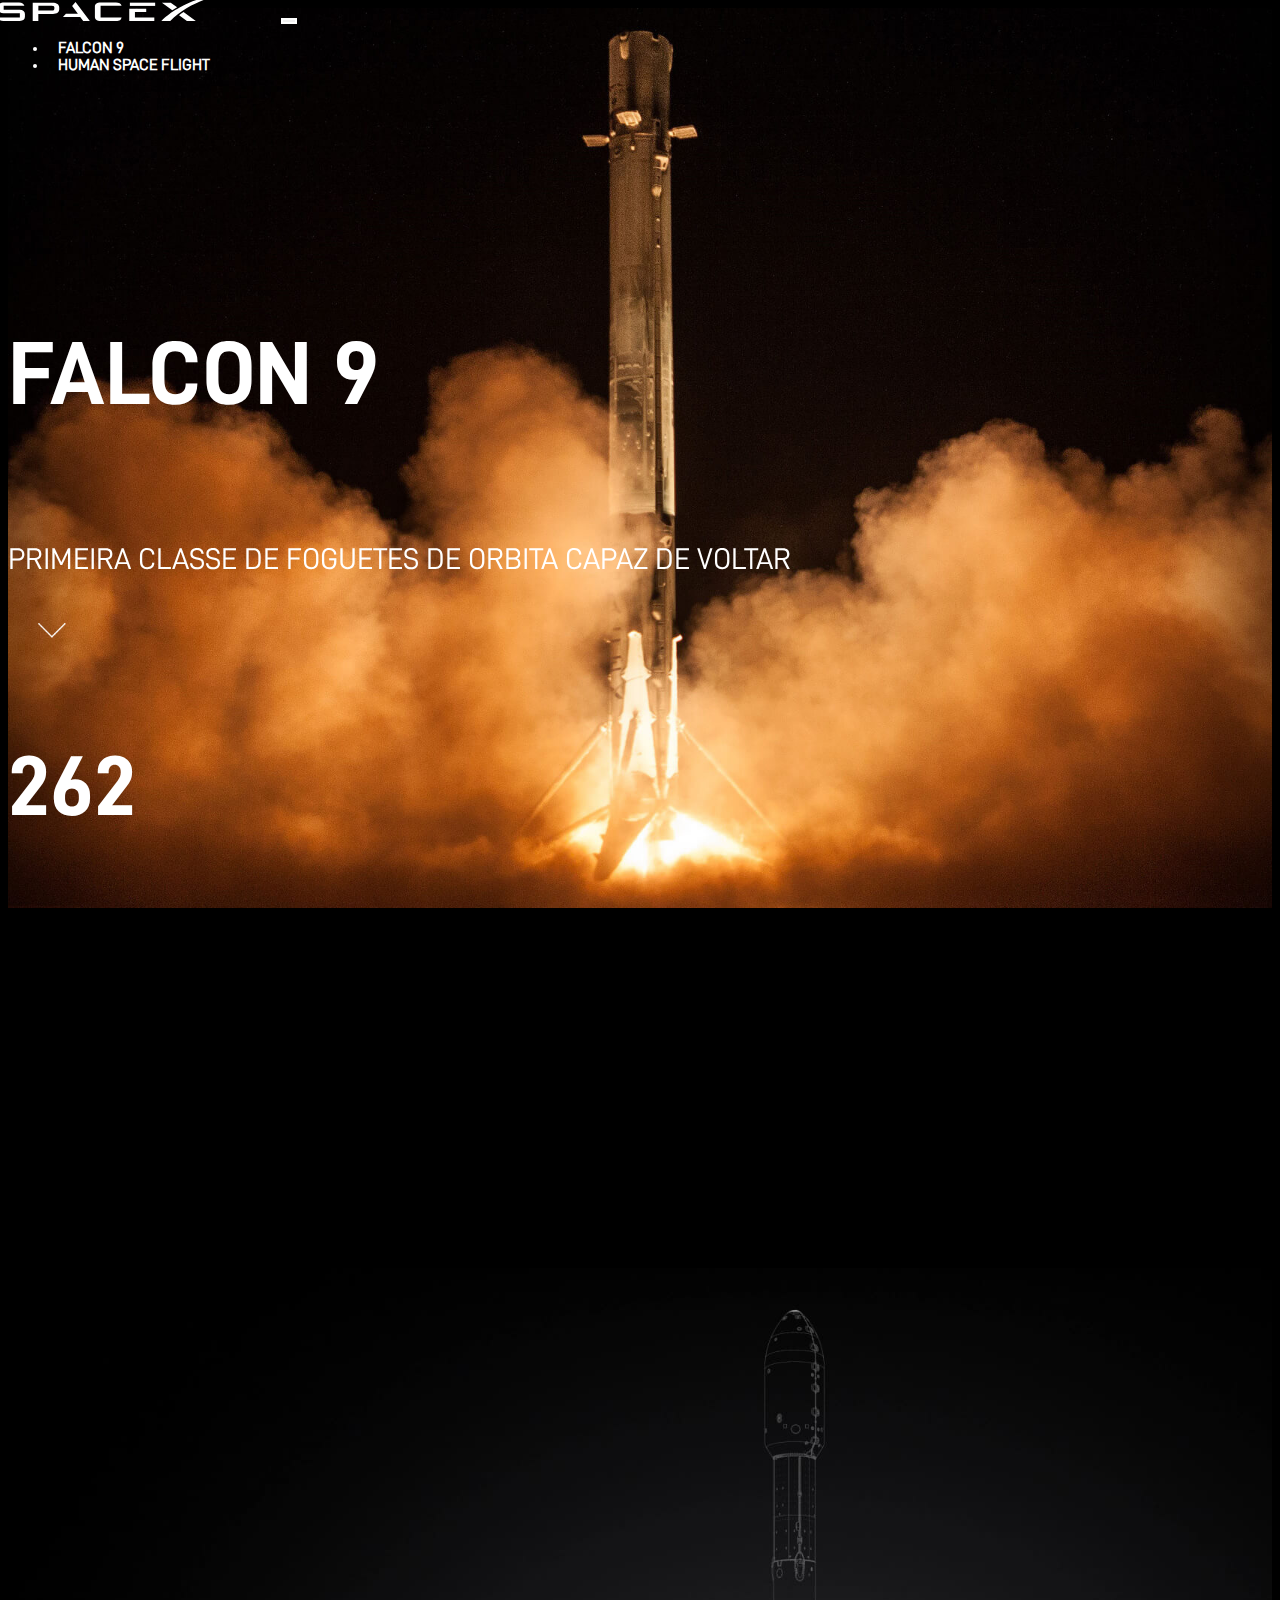
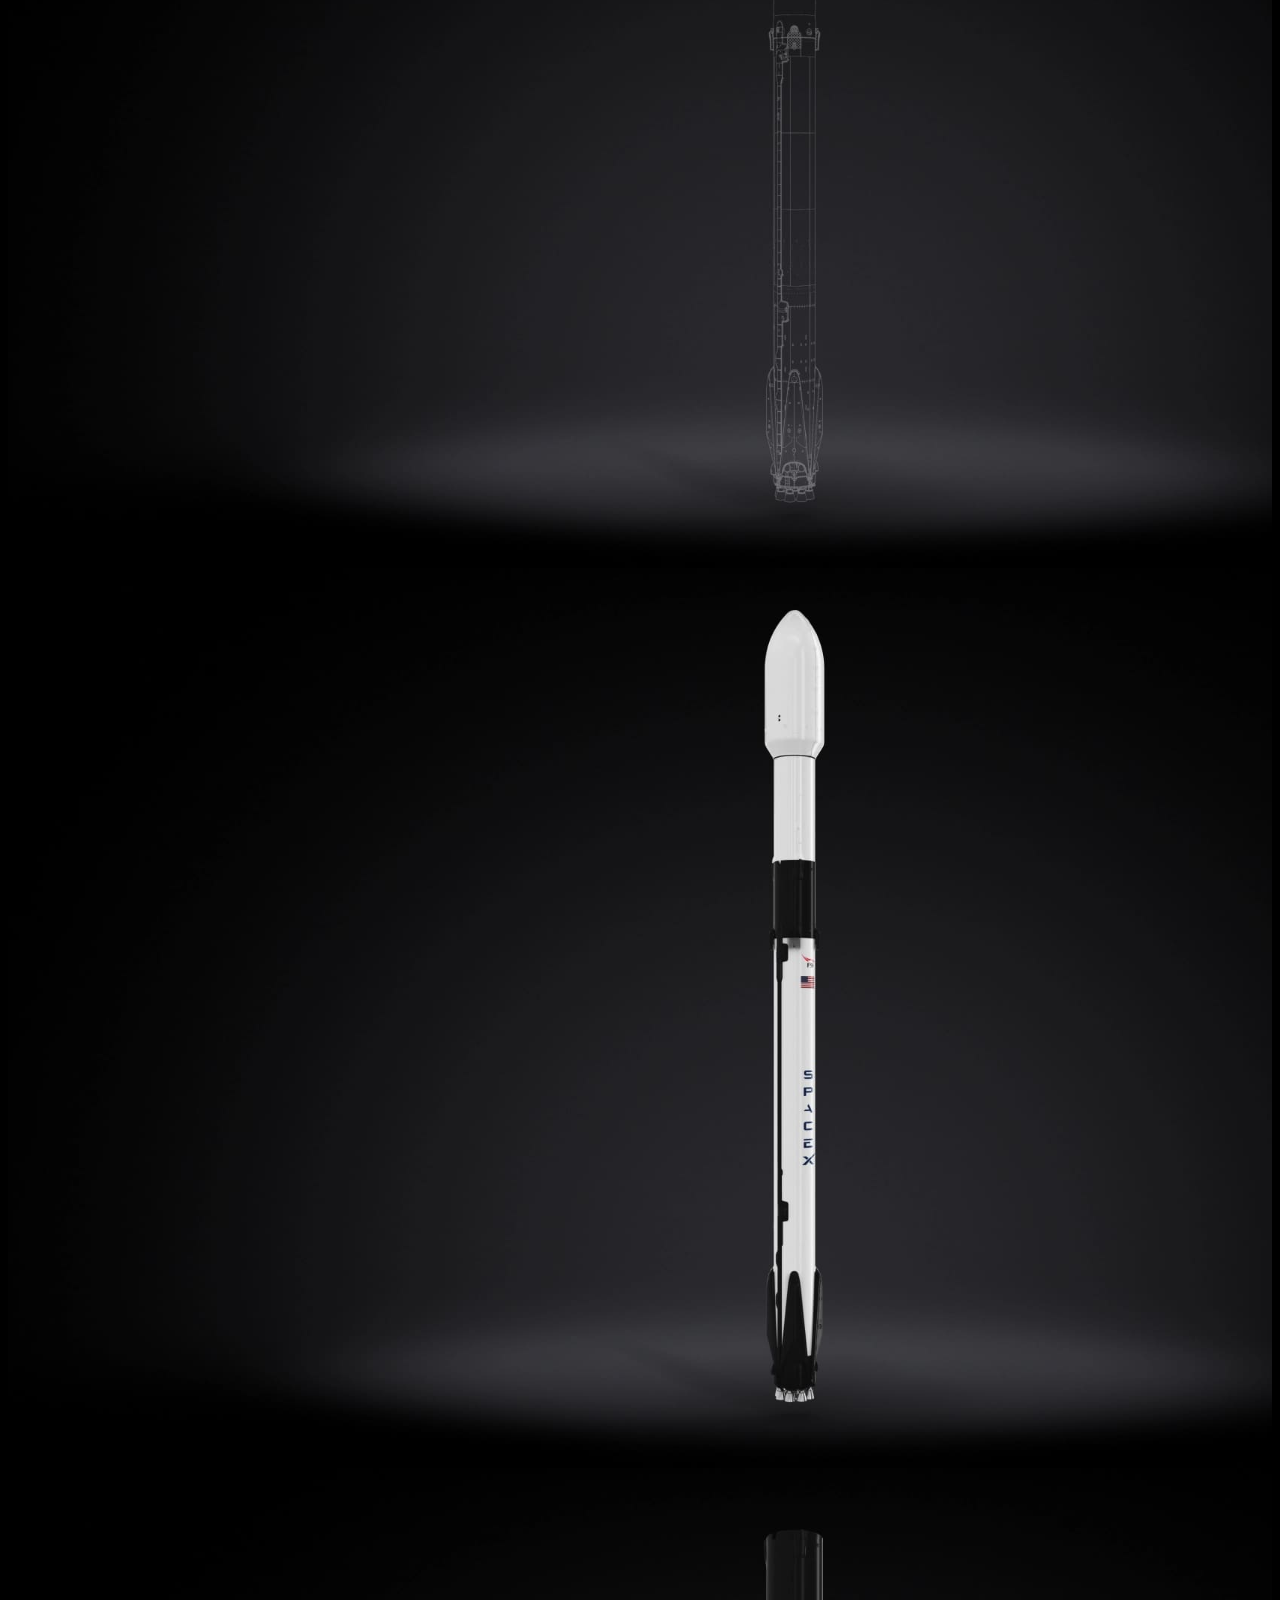
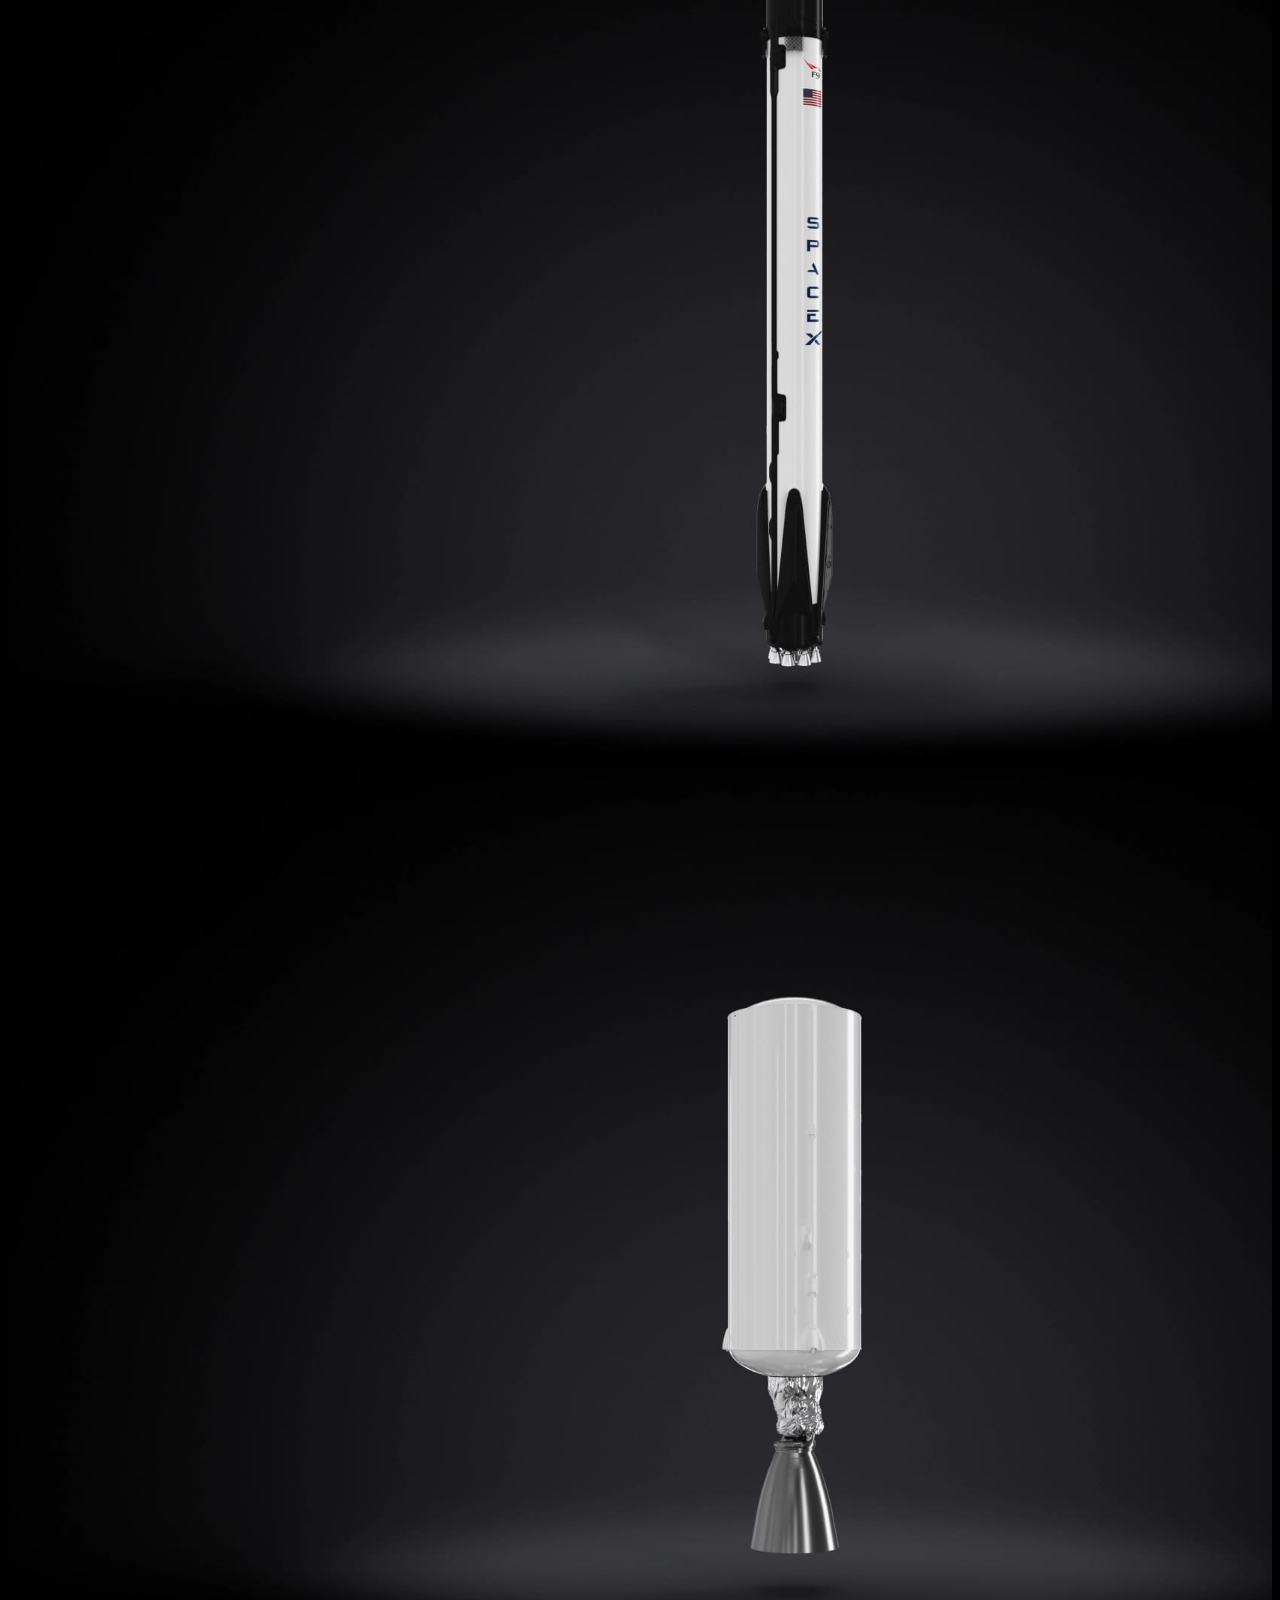
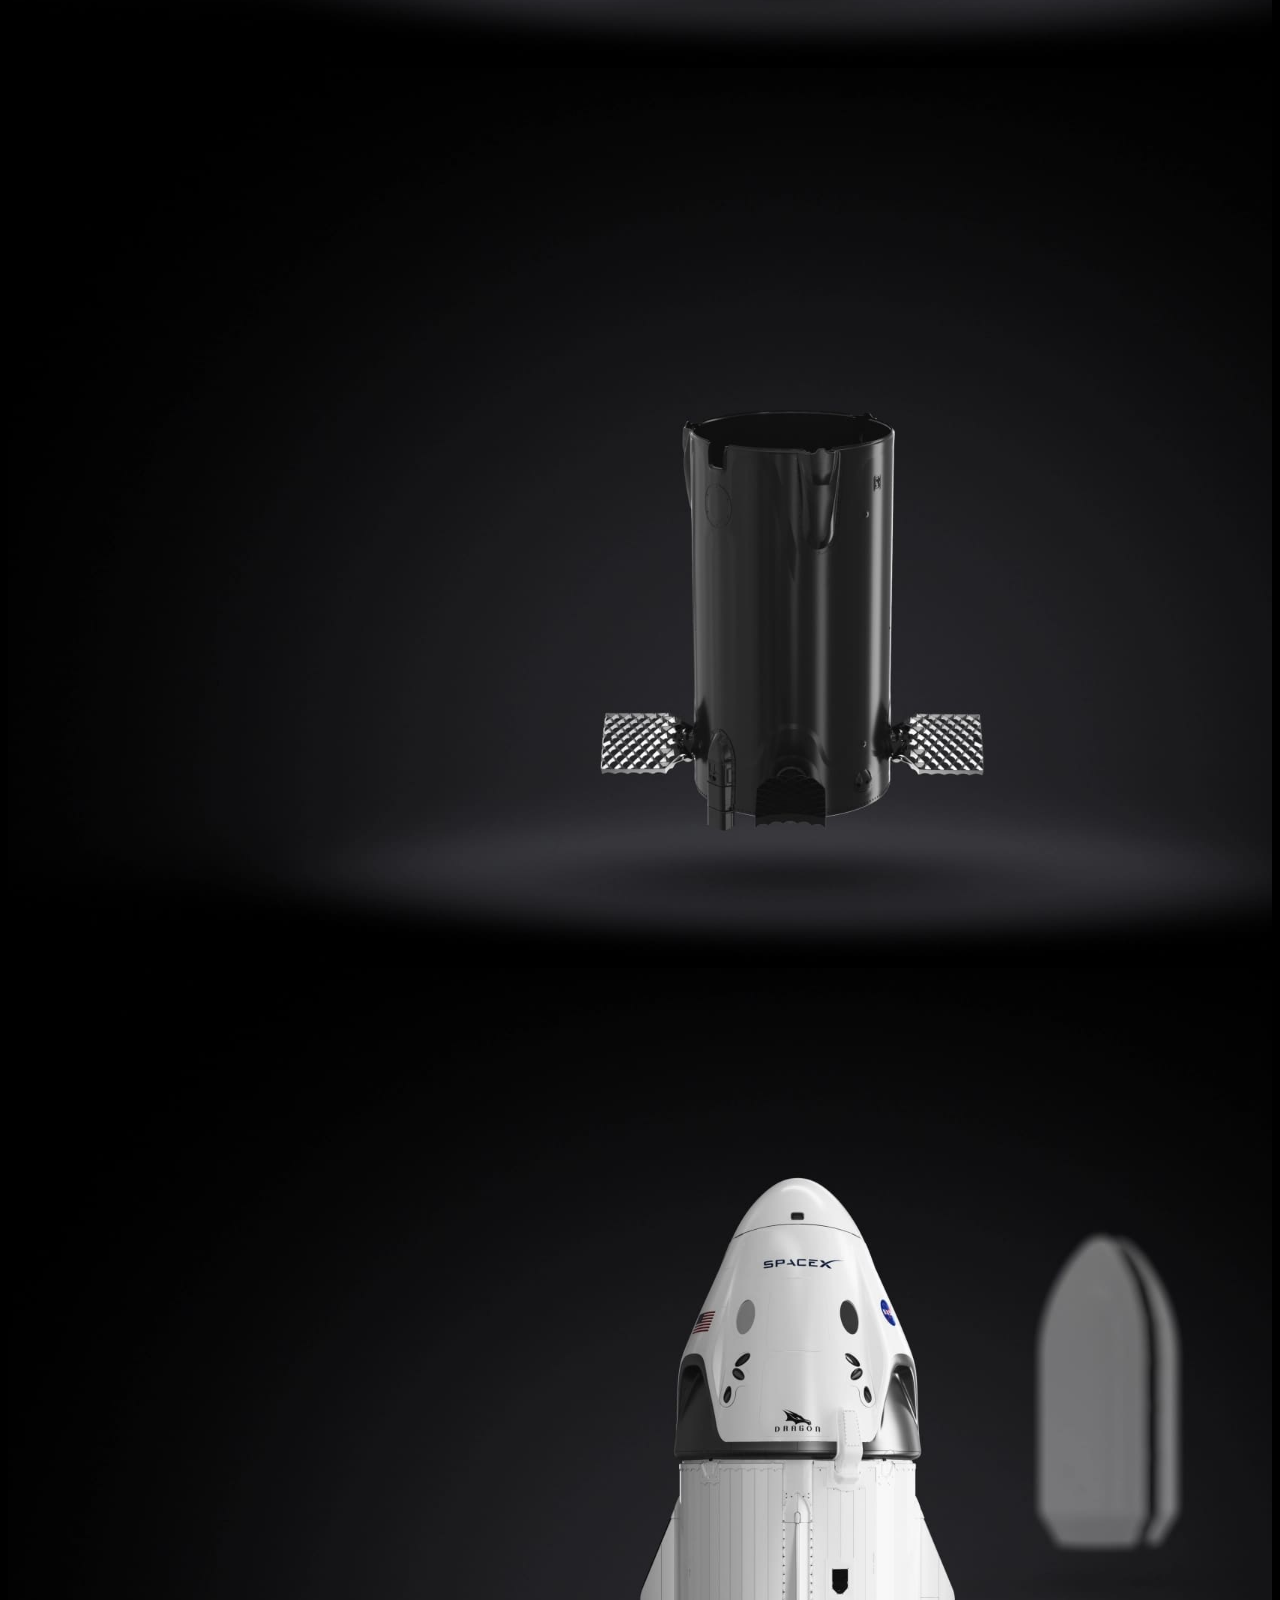
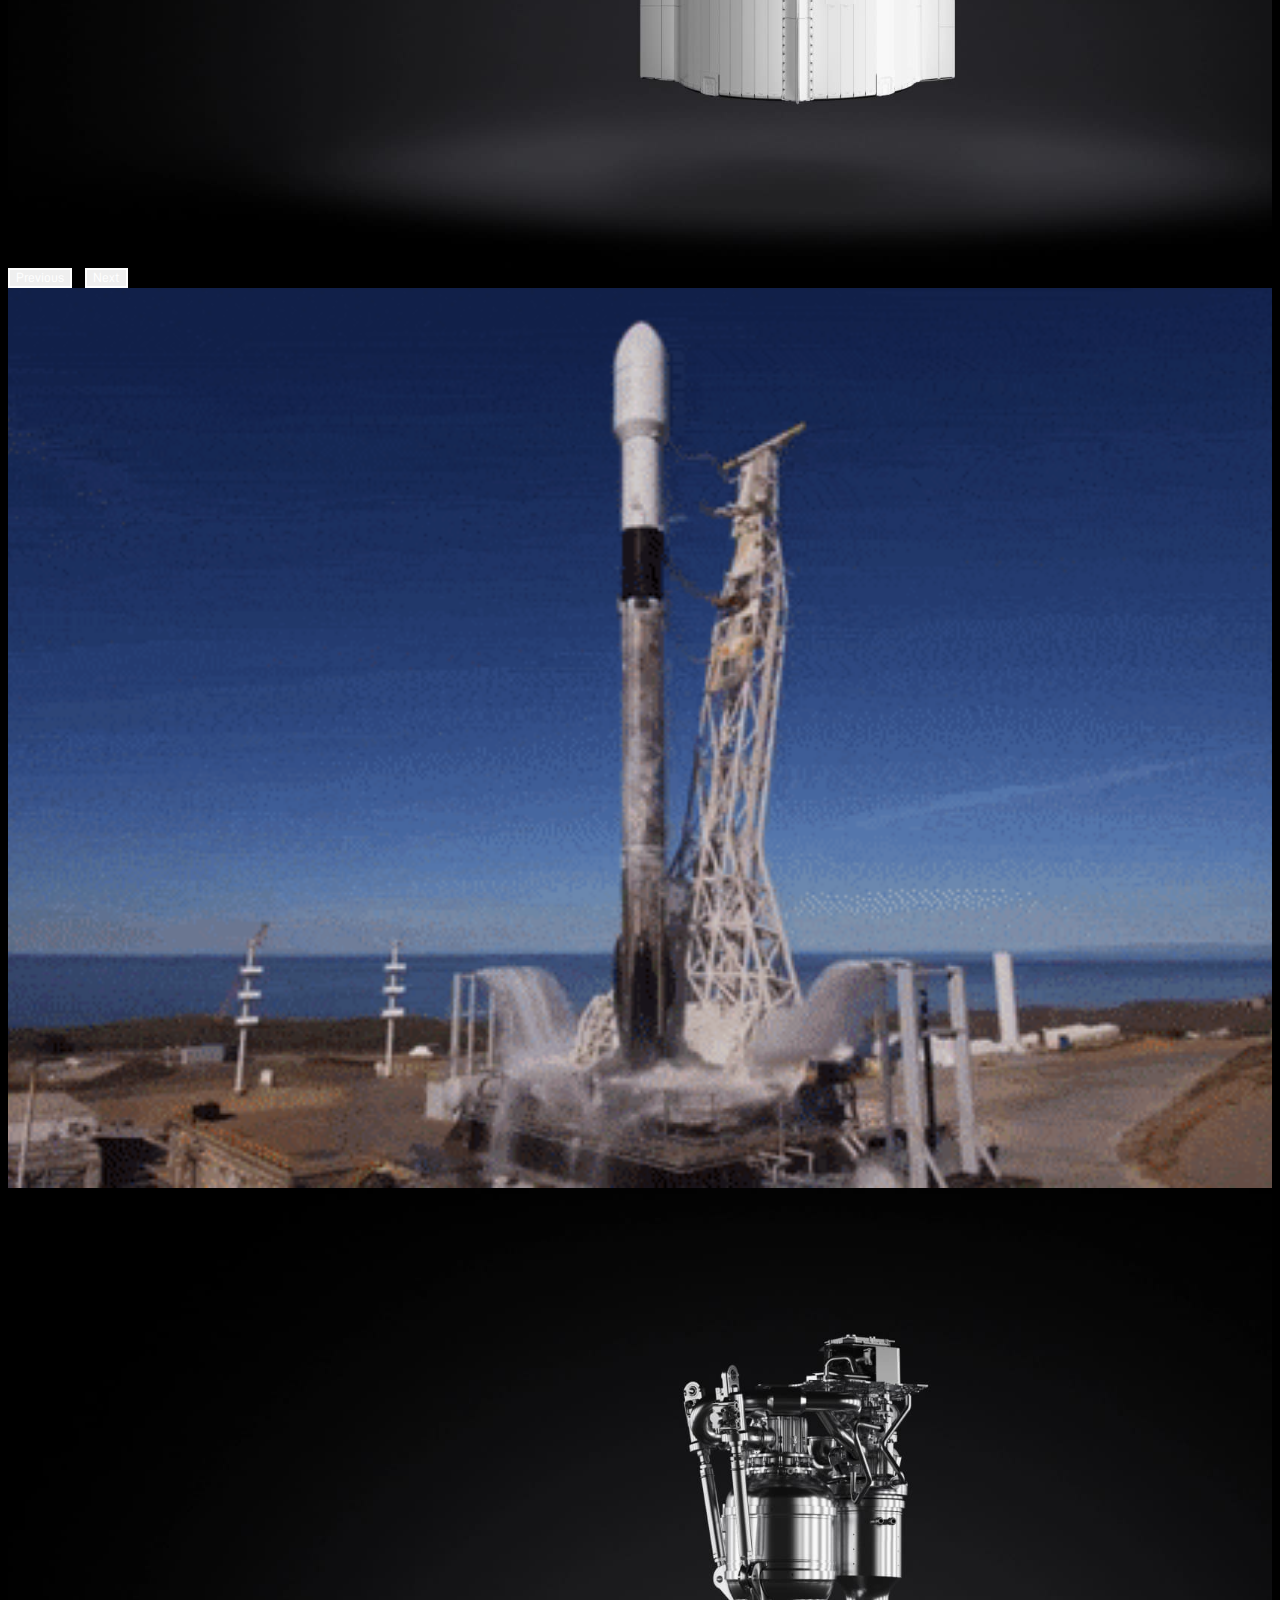
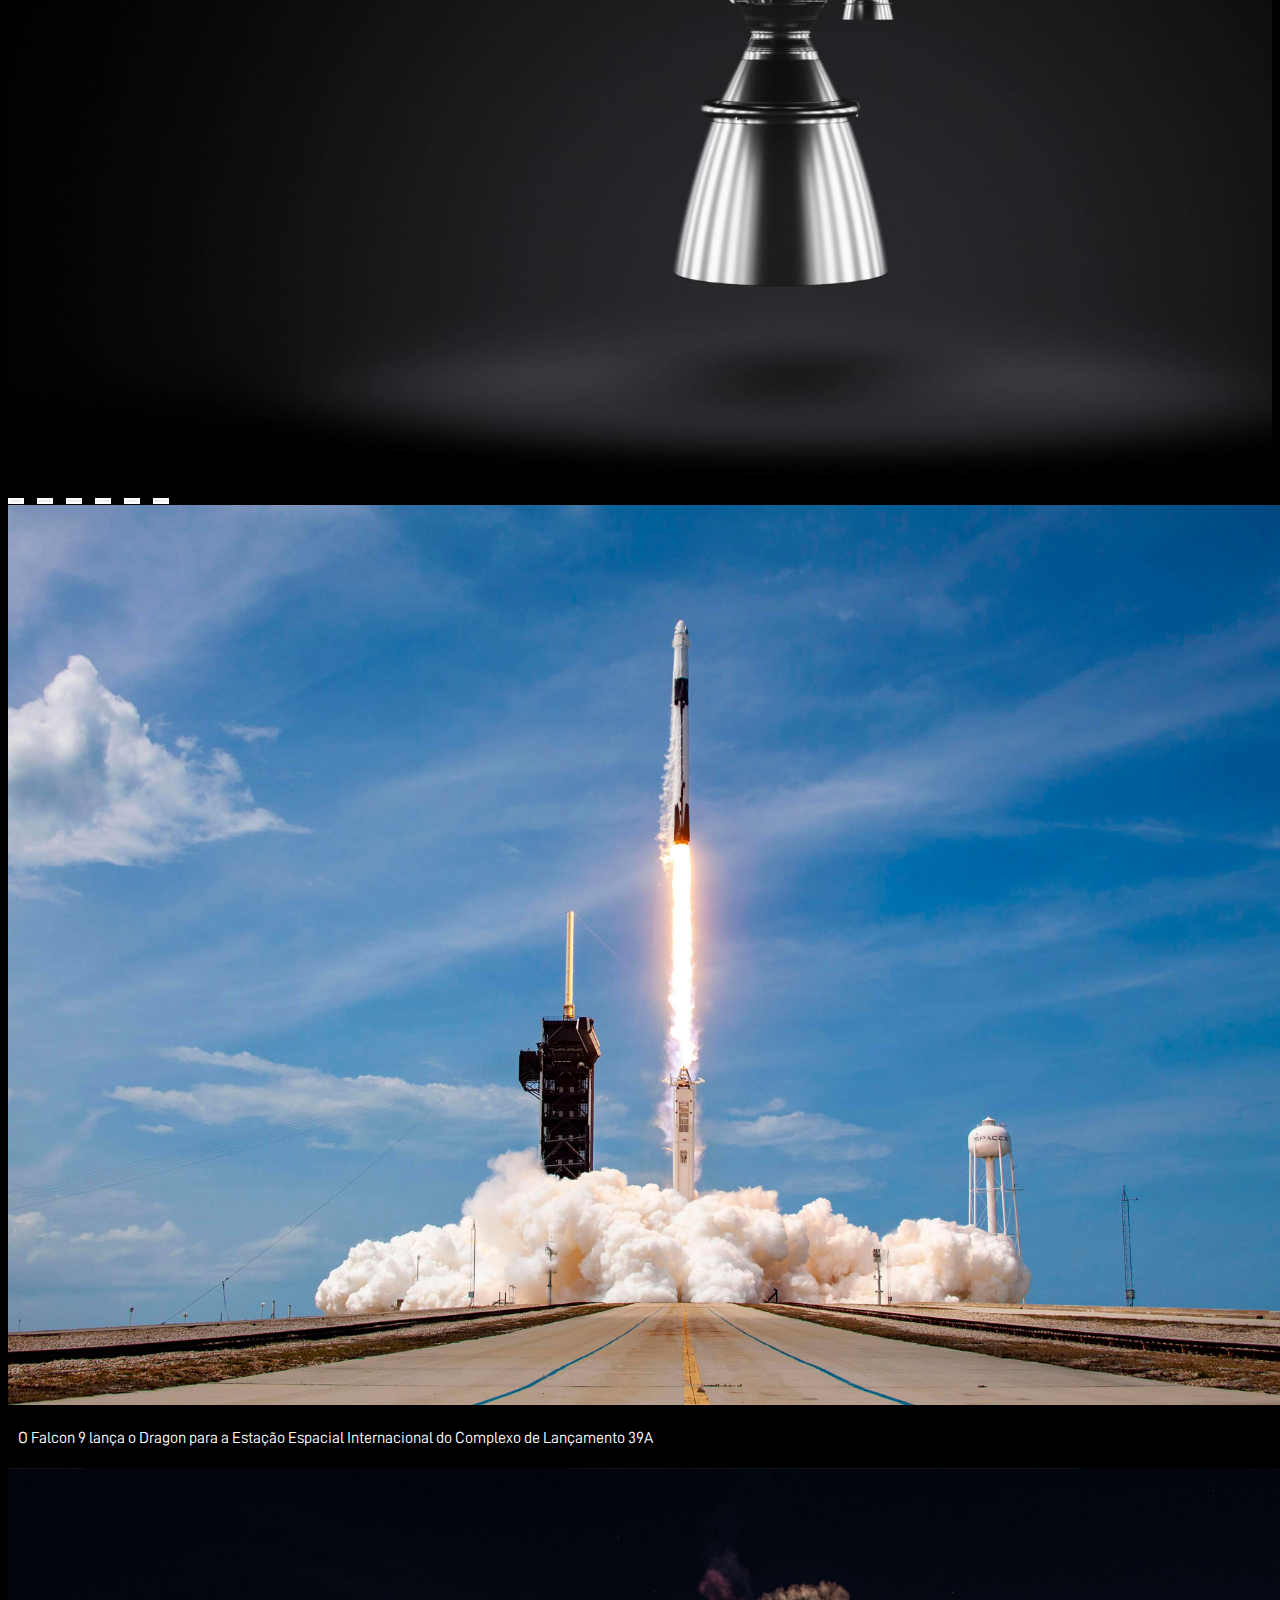
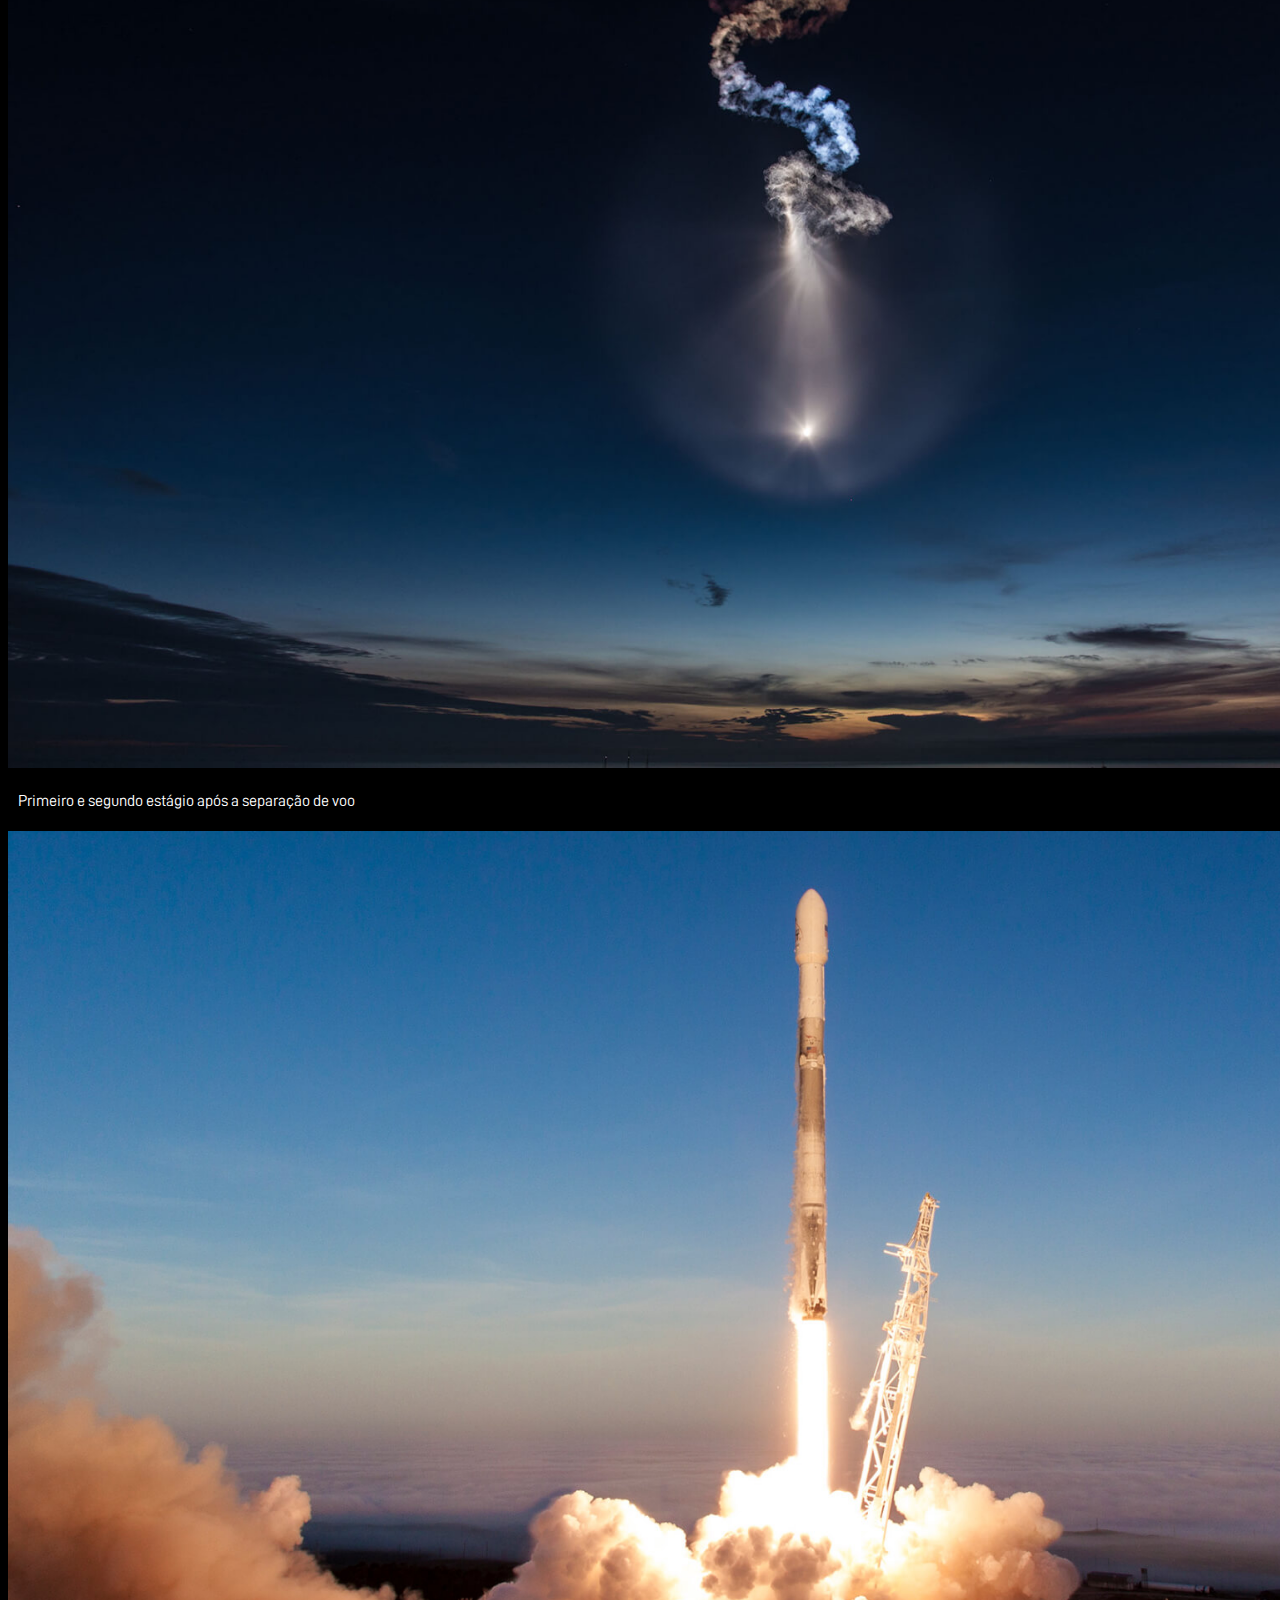
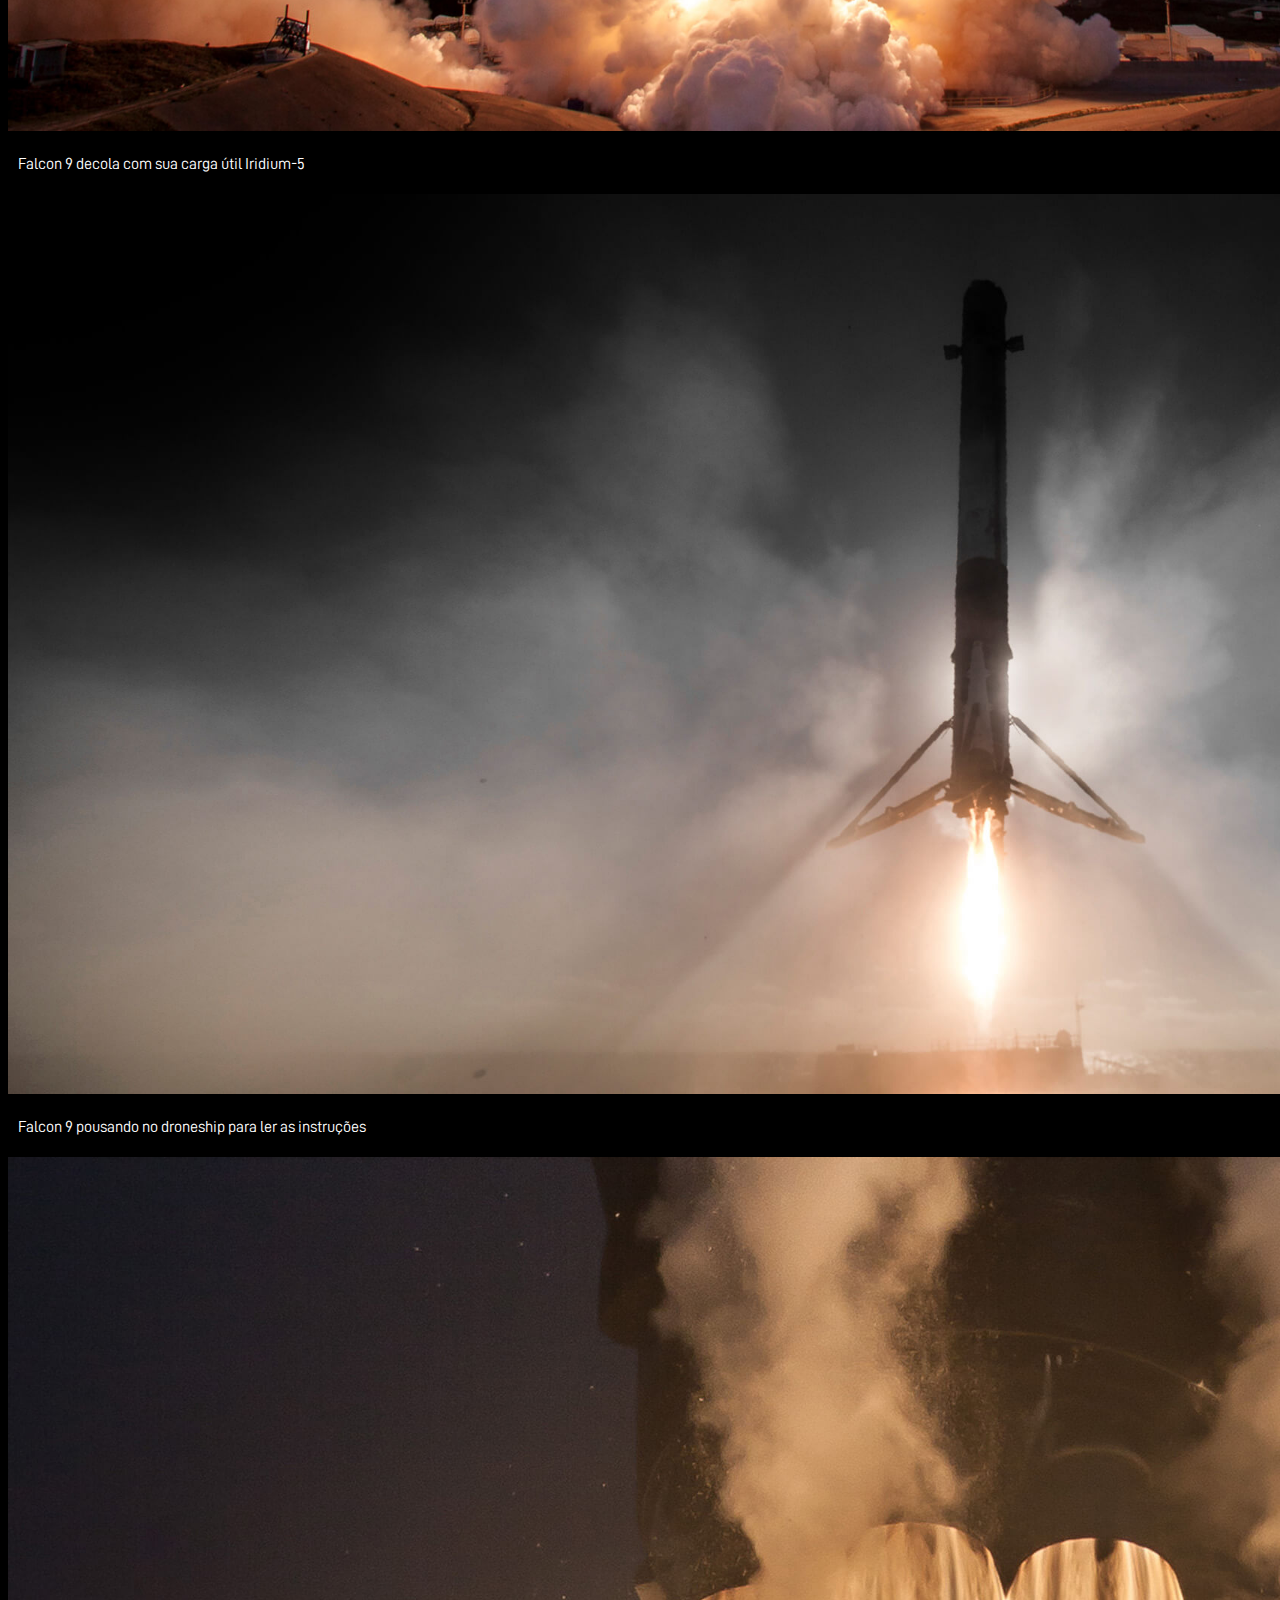
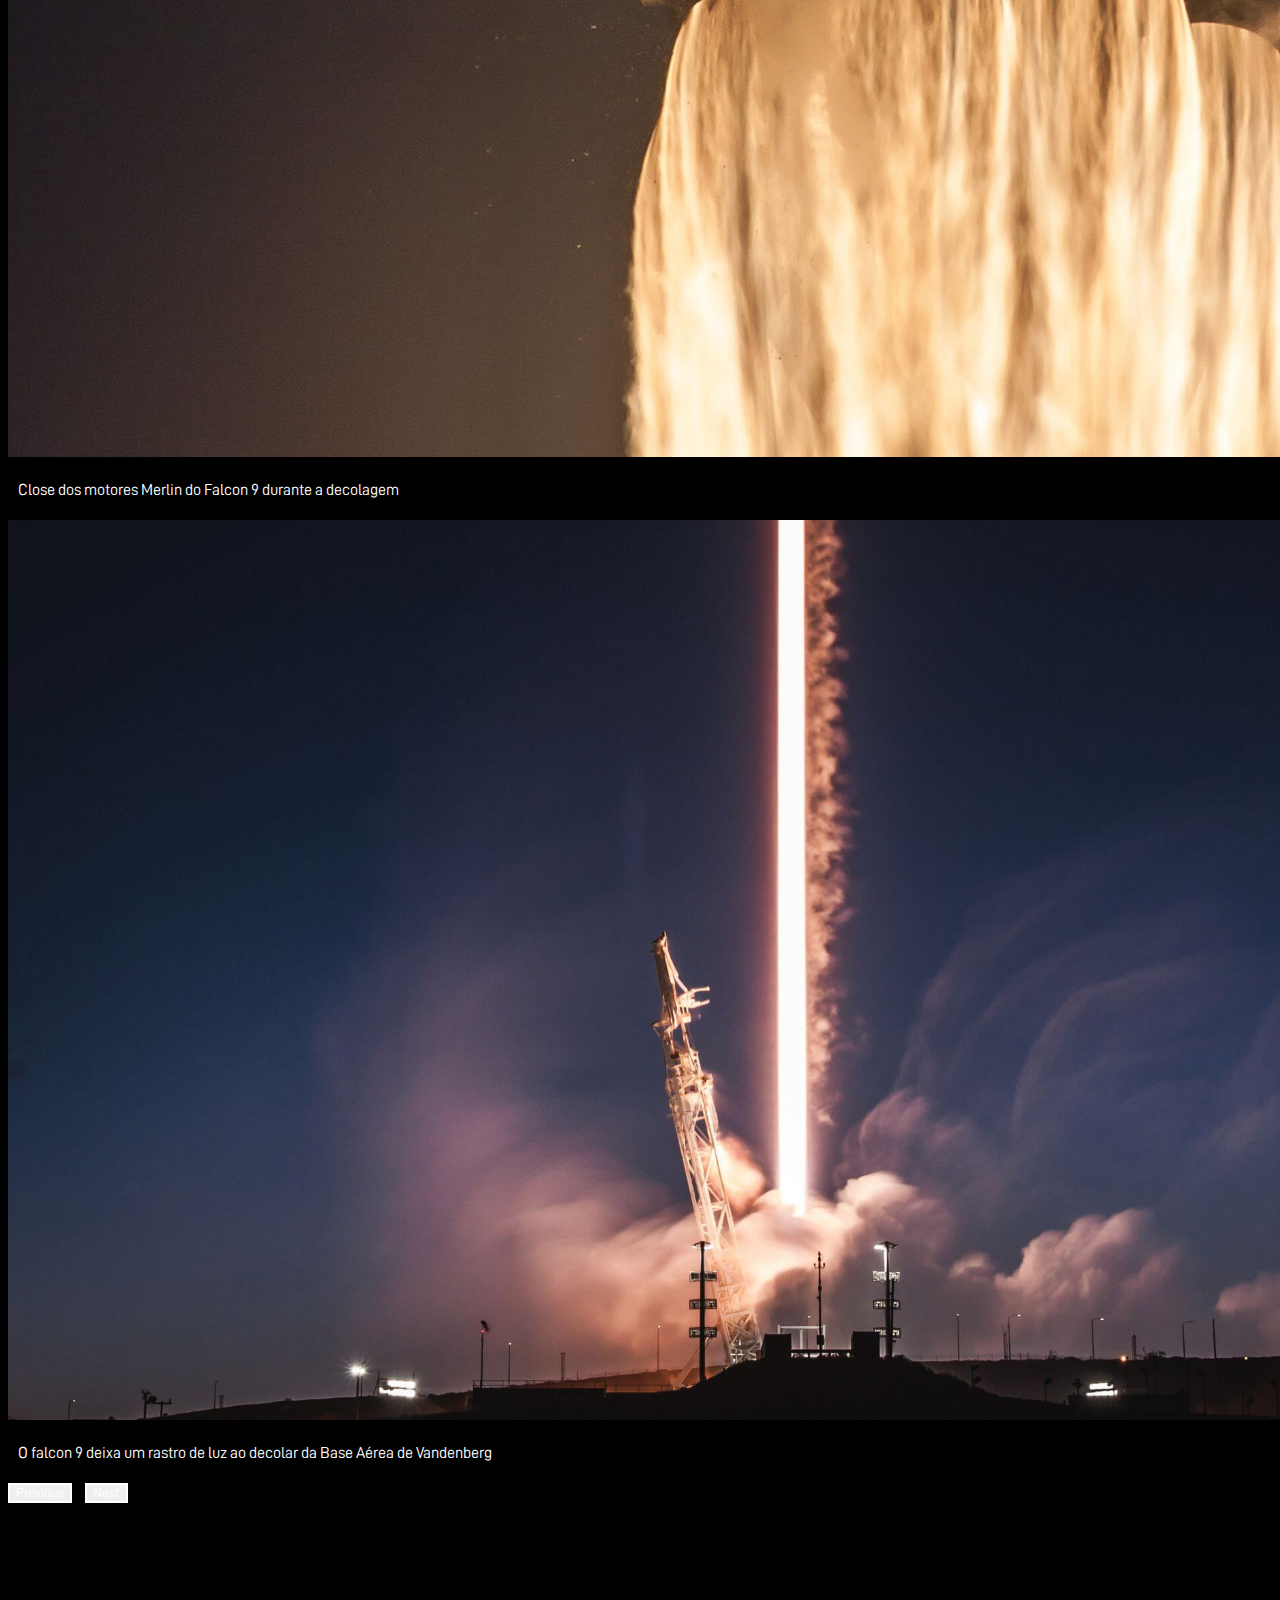
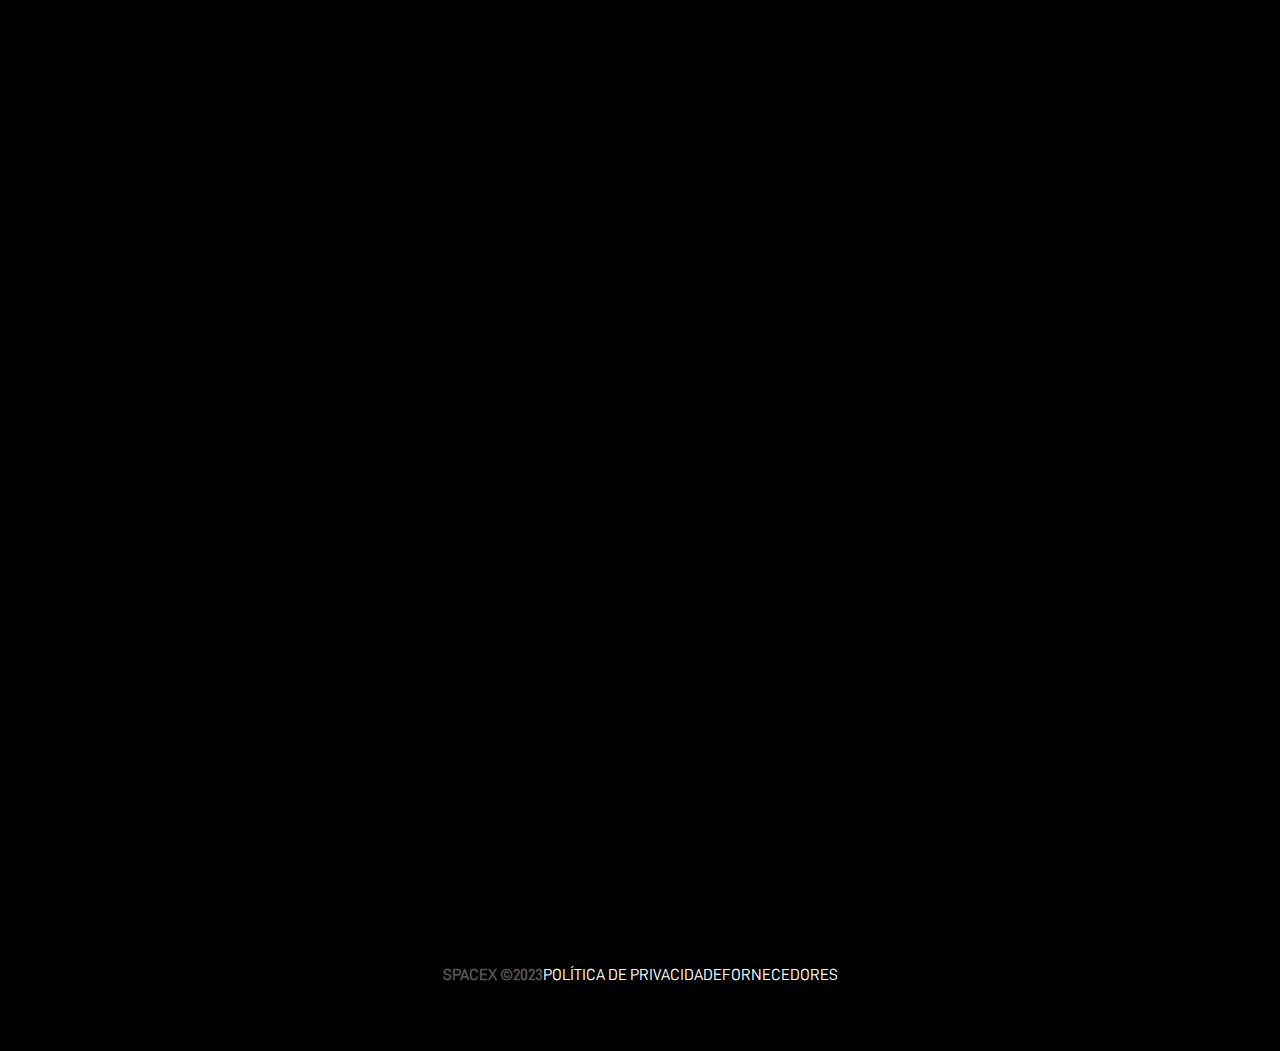
==== commit b0443c6c: "feat: added humanSpace page, animations and compressed images" ====
--- a/falcon9.html
+++ b/falcon9.html
@@ -8,13 +8,13 @@
     <link href="https://cdn.jsdelivr.net/npm/bootstrap@5.3.2/dist/css/bootstrap.min.css" rel="stylesheet"
         integrity="sha384-T3c6CoIi6uLrA9TneNEoa7RxnatzjcDSCmG1MXxSR1GAsXEV/Dwwykc2MPK8M2HN" crossorigin="anonymous">
     <link rel="stylesheet" href="./css/style.css">
+    <link href="https://unpkg.com/aos@2.3.1/dist/aos.css" rel="stylesheet">
     <link rel="shortcut icon" href="./images/favicon.svg" type="image/x-icon">
 
     <title>SpaceX - Falcon9</title>
 </head>
 
 <body>
-
     <div class="container-fluid container00 container06">
         <div class="container">
             <header class="header">
@@ -35,7 +35,7 @@
                                         id="navItem">FALCON 9</a>
                                 </li>
                                 <li class="nav-item">
-                                    <a class="nav-link active" href="/humamFlight.html" id="navItem">HUMAN SPACE
+                                    <a class="nav-link active" href="/humanSpace.html" id="navItem">HUMAN SPACE
                                         FLIGHT</a>
                                 </li>
                             </ul>
@@ -44,31 +44,34 @@
                 </nav>
             </header>
         </div>
-        <div class="container text-center titleContent">
+        <div class="container text-center titleContent" data-aos="fade-up" data-aos-duration="2000">
             <p class="h1 titleFalcon9">FALCON 9</p>
             <p class="h5 subTitleFalcon">PRIMEIRA CLASSE DE FOGUETES DE ORBITA CAPAZ DE VOLTAR</p>
+            <div class="text-center">
+                <img src="./images/arrowDown.gif" alt="arrowDown" class="arrowDown">
+            </div>
         </div>
     </div>
 
     <div class="container-fluid numbers">
         <div class="row text-center">
             <div class="col-md col1">
-                <p class="h1 titleNumb">262</p>
-                <p class="subTitleNumb">LANÇAMENTOS TOTAIS</p>
+                <p class="h1 titleNumb" data-aos="flip-left" data-aos-duration="1000">262</p>
+                <p class="subTitleNumb" data-aos="flip-down" data-aos-duration="1200">LANÇAMENTOS TOTAIS</p>
             </div>
             <div class="col">
-                <p class="h1 titleNumb">220</p>
-                <p class="subTitleNumb">DESEMBARQUES TOTAIS</p>
+                <p class="h1 titleNumb" data-aos="flip-up" data-aos-duration="1200">220</p>
+                <p class="subTitleNumb" data-aos="flip-down" data-aos-duration="1400">DESEMBARQUES TOTAIS</p>
             </div>
             <div class="col-sm col3">
-                <p class="h1 titleNumb">195</p>
-                <p class="subTitleNumb">FOGUETES RECUPERADOS</p>
+                <p class="h1 titleNumb" data-aos="flip-right" data-aos-duration="1400">195</p>
+                <p class="subTitleNumb" data-aos="flip-down" data-aos-duration="1600">FOGUETES RECUPERADOS</p>
             </div>
         </div>
     </div>
 
     <div class="container-fluid container00 container07">
-        <div class="container containerFalcon9Desc">
+        <div class="container containerFalcon9Desc" data-aos="fade-right" data-aos-duration="1500">
             <p class="falcon9Desc">
                 O Falcon 9 é um foguete reutilizável de dois estágios projetado e fabricado pela SpaceX para o
                 transporte confiável e seguro de pessoas e cargas úteis para a órbita da Terra e além. Falcon 9 é o
@@ -81,7 +84,7 @@
     <div id="carouselExampleInterval" class="carousel slide" data-bs-ride="carousel">
         <div class="carousel-inner">
             <div class="carousel-item active container00 carousel01" data-bs-interval="3000000">
-                <div class="container" id="overViewPosition">
+                <div class="container" id="overViewPosition"  data-aos="fade-right" data-aos-duration="1000">
                     <p class="subTitleOvewView">FALCON 9</p>
                     <p class="h3 titleOverView">VISÃO GERAL</p>
                     <table class="table" id="widthTable">
@@ -115,7 +118,7 @@
                 </div>
             </div>
             <div class="carousel-item container00 carousel02" data-bs-interval="3000000">
-                <div class="container" id="overViewPosition">
+                <div class="container" id="overViewPosition"  data-aos="fade-left" data-aos-duration="1000">
                     <p class="subTitleOvewView">FALCON 9</p>
                     <p class="h3 titleOverView">PRIMEIRO ESTÁGIO</p>
                     <p>
@@ -129,7 +132,7 @@
                 </div>
             </div>
             <div class="carousel-item container00 carousel03" data-bs-interval="3000000">
-                <div class="container" id="overViewPosition">
+                <div class="container" id="overViewPosition"  data-aos="fade-left" data-aos-duration="1000">
                     <p class="subTitleOvewView">FALCON 9</p>
                     <p class="h3 titleOverView">SEGUNDO ESTÁGIO</p>
                     <p>
@@ -137,7 +140,7 @@
                         9 à órbita desejada. O motor do segundo estágio acende alguns segundos após a separação do
                         estágio e pode ser reiniciado várias vezes para colocar várias cargas em diferentes órbitas.
                     </p>
-                    <table class="table" id="widthTable">
+                    <table class="table" id="widthTable"  data-aos="fade-left" data-aos-duration="1100">
                         <tbody>
                             <tr>
                                 <td>NÚMERO DE MOTORES</td>
@@ -156,7 +159,7 @@
                 </div>
             </div>
             <div class="carousel-item container00 carousel04" data-bs-interval="2000000">
-                <div class="container" id="overViewPosition">
+                <div class="container" id="overViewPosition"  data-aos="fade-left" data-aos-duration="1000">
                     <p class="subTitleOvewView">FALCON 9</p>
                     <p class="h3 titleOverView">INTERESTADUAL</p>
                     <p>
@@ -172,7 +175,7 @@
                 </div>
             </div>
             <div class="carousel-item container00 carousel05" data-bs-interval="3000000">
-                <div class="container" id="overViewPosition">
+                <div class="container" id="overViewPosition" data-aos="fade-left" data-aos-duration="1000">
                     <p class="subTitleOvewView">FALCON 9</p>
                     <p class="h3 titleOverView">CARGA ÚTIL
                     <p>
@@ -181,7 +184,7 @@
                         órbita. A carenagem é lançada a aproximadamente 3 minutos em vôo, e a SpaceX continua a
                         recuperar as carenagens para reutilização em missões futuras.
                     </p>
-                    <table class="table" id="widthTable">
+                    <table class="table" id="widthTable" data-aos="fade-left" data-aos-duration="1100">
                         <tbody>
                             <tr>
                                 <td>ALTURA</td>
@@ -209,17 +212,17 @@
     </div>
 
     <div class="container-fluid container00 container09">
-        <div class="container titlePadding">
+        <div class="container titlePadding" data-aos="fade-up" data-aos-duration="1500">
             <p class="h5" id="launchComing">VÍDEO</p>
             <p class="h1 mediumTitle">FALCON9 EM VÔO</p>
             <button type="button" class="btn btn-outline-light mt-5" id="button">
-                SAIBA MAIS
+                VEJA MAIS
             </button>
         </div>
     </div>
 
     <div class="container-fluid container00 container08">
-        <div class="container" id="overViewPosition">
+        <div class="container" id="overViewPosition"  data-aos="fade-right" data-aos-duration="1200">
             <p class="subTitleOvewView">FALCON 9</p>
             <p class="h3 titleOverView">MERLIN
             <p>
@@ -229,13 +232,13 @@
                 e oxigênio líquido como propelentes de foguete em um ciclo de energia de gerador a gás. O motor Merlin
                 foi originalmente projetado para recuperação e reutilização.
             </p>
-            <table class="table" id="widthTable">
+            <table class="table" id="widthTable"  data-aos="fade-right" data-aos-duration="1300">
                 <tbody>
-                    <tr>
+                    <tr  data-aos="fade-right" data-aos-duration="1350">
                         <td>PROPULSOR</td>
                         <td class="text-end">LOX <span>/ RP-1</span></td>
                     </tr>
-                    <tr>
+                    <tr  data-aos="fade-right" data-aos-duration="1400">
                         <td>IMPULSO</td>
                         <td class=" text-end">845 kN <span>/ 190.000 lbf</span></td>
                     </tr>
@@ -259,14 +262,13 @@
             <button type="button" data-bs-target="#carouselExampleCaptions" data-bs-slide-to="5"
                 aria-label="Slide 6"></button>
         </div>
-        
+
         <div class="carousel-inner">
             <div class="carousel-item active" data-bs-interval="1000000">
                 <img src="/images/falcon9/09.jpg" class="d-block w-100" alt="...">
                 <div class="carousel-caption d-md-block">
                     <p class="carouselText">O Falcon 9 lança o Dragon para a Estação Espacial Internacional do Complexo
-                        de
-                        Lançamento 39A</p>
+                        de Lançamento 39A</p>
                 </div>
             </div>
             <div class="carousel-item" data-bs-interval="2000000">
@@ -314,12 +316,12 @@
     </div>
 
     <div class="container-fluid text-center downloadDesc">
-        <p data-aos="fade-right" data-aos-duration="1200"><span>Para mais informações sobre os serviçoes entre em
+        <p data-aos="flip-down" data-aos-duration="1200"><span>Para mais informações sobre os serviçoes entre em
                 contato
                 com</span> <a href="" target="blank">sales@spacex.com</a></p>
 
 
-        <button type="button" class="btn btn-outline-light p-3" data-aos="flip-left" data-aos-duration="1000">BAIXAR
+        <button type="button" class="btn btn-outline-light p-3" data-aos="flip-up" data-aos-duration="1000">BAIXAR
             GUIA DO USUÁRIO</button>
         <button type="button" class="btn btn-outline-light p-3" data-aos="flip-up" data-aos-duration="1300">CAPACIDADES
             E
@@ -328,17 +330,21 @@
 
     <footer class="container-fluid footer">
         <span class="me-4 copy">
-            SPACEX &copy; 2023
+            SPACEX &copy;2023
         </span>
         <a href="" target="blank" class="me-4">POLÍTICA DE PRIVACIDADE</a>
-        <a href="" target="blank" class="me-4">FORNECEDORES</a>
-        <a href="" target="blank">NOTÍCIAS</a>
+        <a href="" target="blank">FORNECEDORES</a>
     </footer>
 
 
     <script src="https://cdn.jsdelivr.net/npm/bootstrap@5.3.2/dist/js/bootstrap.bundle.min.js"
         integrity="sha384-C6RzsynM9kWDrMNeT87bh95OGNyZPhcTNXj1NW7RuBCsyN/o0jlpcV8Qyq46cDfL"
         crossorigin="anonymous"></script>
+
+    <script src="https://unpkg.com/aos@2.3.1/dist/aos.js"></script>
+    <script>
+        AOS.init();
+    </script>
 </body>
 
 </html>--- a/css/style.css
+++ b/css/style.css
@@ -10,6 +10,10 @@
 * {
   color: white;
   font-family: "D-DIN";
+}
+
+body {
+  background-color: black;
 }
 
 .header {
@@ -78,6 +82,19 @@
   font-weight: bold;
 }
 
+.downloadDesc {
+  background-color: black;
+  height: 85vh;
+  padding-top: 240px;
+}
+.downloadDesc a {
+  text-decoration: none;
+  color: #555252;
+}
+.downloadDesc a:hover {
+  color: #b9b9b9;
+}
+
 @media (max-width: 450px) {
   .downloadDesc button {
     margin: 10px 0px;
@@ -244,19 +261,6 @@
 .carouselText {
   background-color: black;
   padding: 5px 10px;
-}
-
-.downloadDesc {
-  background-color: black;
-  height: 85vh;
-  padding-top: 240px;
-}
-.downloadDesc a {
-  text-decoration: none;
-  color: #555252;
-}
-.downloadDesc a:hover {
-  color: #b9b9b9;
 }
 
 button {
@@ -330,5 +334,156 @@
     font-size: 16px;
   }
 }
+.container00.container10 {
+  background-image: url(../../images/humanSpace/01.jpg);
+}
+.container00.container11 {
+  background-image: url(../../images/humanSpace/02.jpg);
+}
+.container00.container12 {
+  background-image: url(../../images/humanSpace/03.jpg);
+}
+.container00.container13 {
+  background-image: url(../../images/humanSpace/04.jpg);
+}
+.container00.container14 {
+  background-image: url(../../images/humanSpace/05.jpg);
+}
+.container00.container15 {
+  background-image: url(../../images/humanSpace/00.gif);
+}
+.container00.container16 {
+  background-image: url(../../images/humanSpace/06.jpg);
+  display: flex;
+  align-items: center;
+  background-size: auto;
+  min-height: 20vh;
+}
+
+.bottom {
+  text-align: center;
+  margin: auto;
+  max-width: 150vh;
+  font-size: 60px;
+  font-family: "D-DIN-Bold" !important;
+  margin-bottom: 20vh;
+}
+
+.container01Human {
+  height: 90vh;
+  display: flex;
+  flex-direction: column;
+  justify-content: center;
+  align-items: center;
+}
+.container01Human .titleHuman {
+  font-size: 120px;
+  font-family: "D-DIN-Bold" !important;
+}
+.container01Human p {
+  margin-top: 20px;
+  margin-bottom: 50px;
+  font-size: 30px;
+  font-weight: 300;
+}
+.container01Human img {
+  width: 130px;
+}
+
+.earthDesc {
+  background-color: black;
+  height: 25vh;
+  display: flex;
+  align-items: center;
+  justify-content: center;
+}
+.earthDesc .textDescEarth {
+  color: #d8d8d8;
+  font-weight: 400;
+  font-size: 20px;
+  width: 800px;
+}
+.earthDesc .textDescEarth a {
+  text-decoration: none;
+  color: #555252;
+  font-weight: 500;
+}
+
+.containerRightContent {
+  margin-left: 55%;
+  padding-top: 15%;
+}
+
+.titleSection {
+  font-size: 60px;
+  font-family: "D-DIN-Bold" !important;
+}
+
+.subTitle {
+  margin-bottom: 40px;
+}
+
+.containerLeftContent {
+  margin-left: 5%;
+  padding-top: 15%;
+}
+
+@media (max-width: 768px) {
+  .container01Human .titleHuman {
+    font-size: 90px;
+  }
+  .container01Human img {
+    width: 160px;
+  }
+  .containerRightContent {
+    margin-left: 15%;
+  }
+  .containerLeftContent {
+    margin-left: 15%;
+  }
+  .earthDesc .textDescEarth {
+    font-size: 18px;
+    width: auto;
+  }
+  .bottom {
+    font-size: 50px;
+  }
+}
+@media (max-width: 610px) {
+  .container01Human .titleHuman {
+    font-size: 60px;
+  }
+  .subTitleHuman {
+    font-size: 24px;
+  }
+  .containerRightContent {
+    margin-left: 5%;
+  }
+  .containerLeftContent {
+    margin-left: 5%;
+  }
+  .titleSection {
+    font-size: 50px;
+  }
+  .bottom {
+    font-size: 40px;
+    margin-bottom: 10vh;
+  }
+}
+@media (max-width: 380px) {
+  .container01Human .titleHuman {
+    font-size: 40px;
+  }
+  .container01Human img {
+    width: 100px;
+  }
+  .bottom {
+    font-size: 30px;
+    margin-bottom: 5vh;
+  }
+  .container16 {
+    background-size: cover;
+  }
+}
 
 /*# sourceMappingURL=style.css.map */
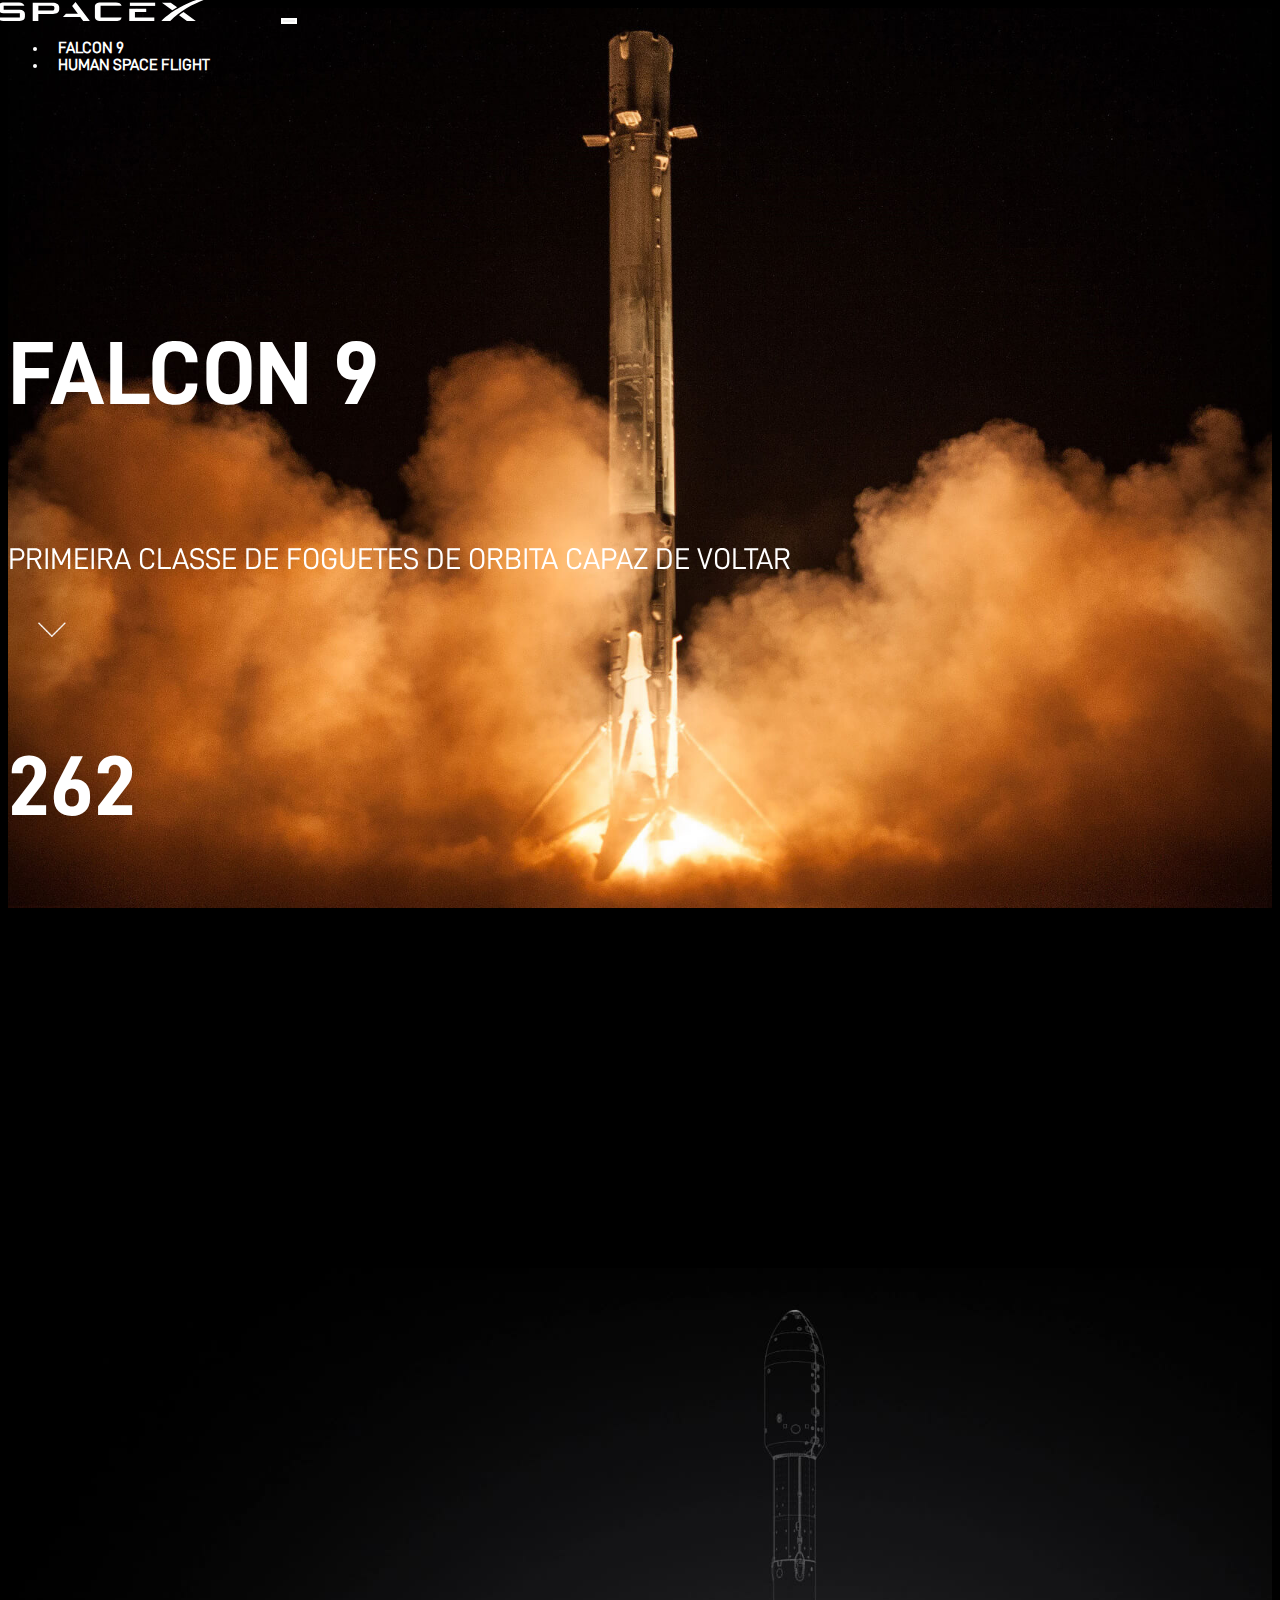
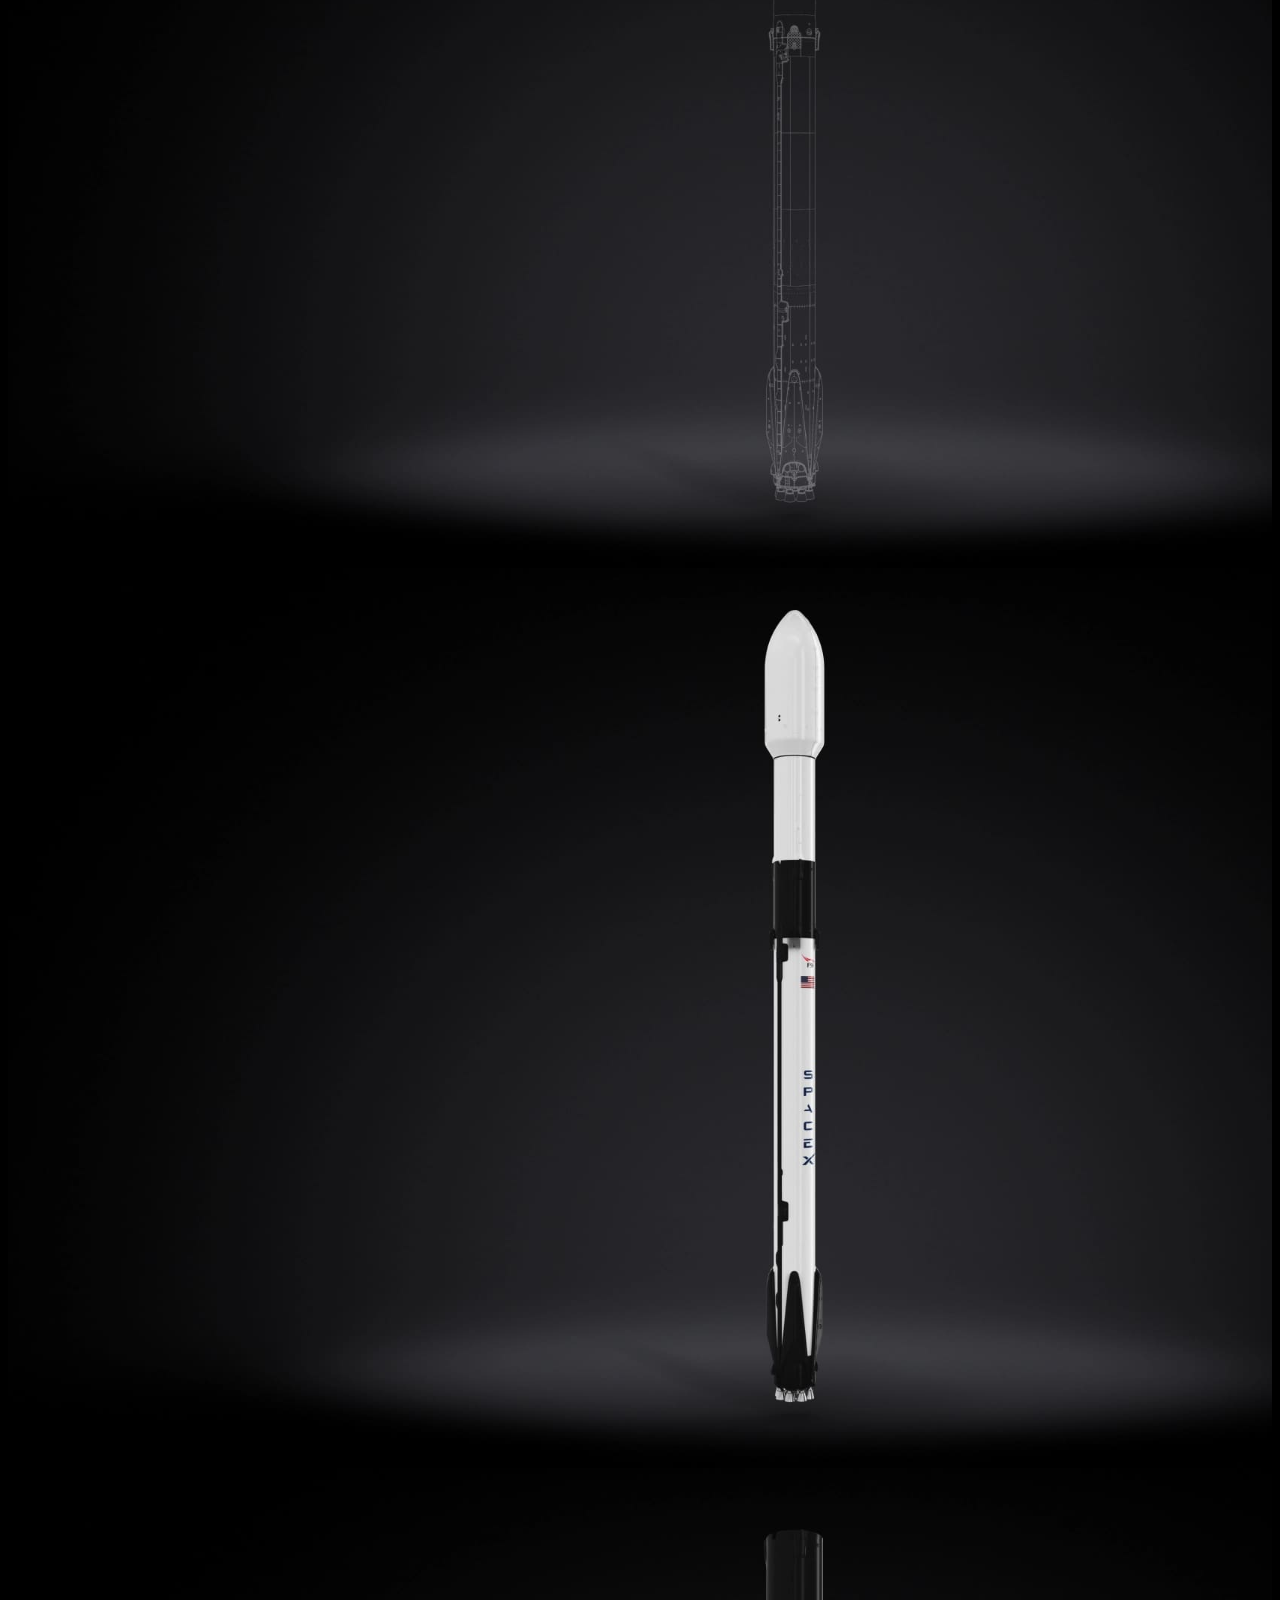
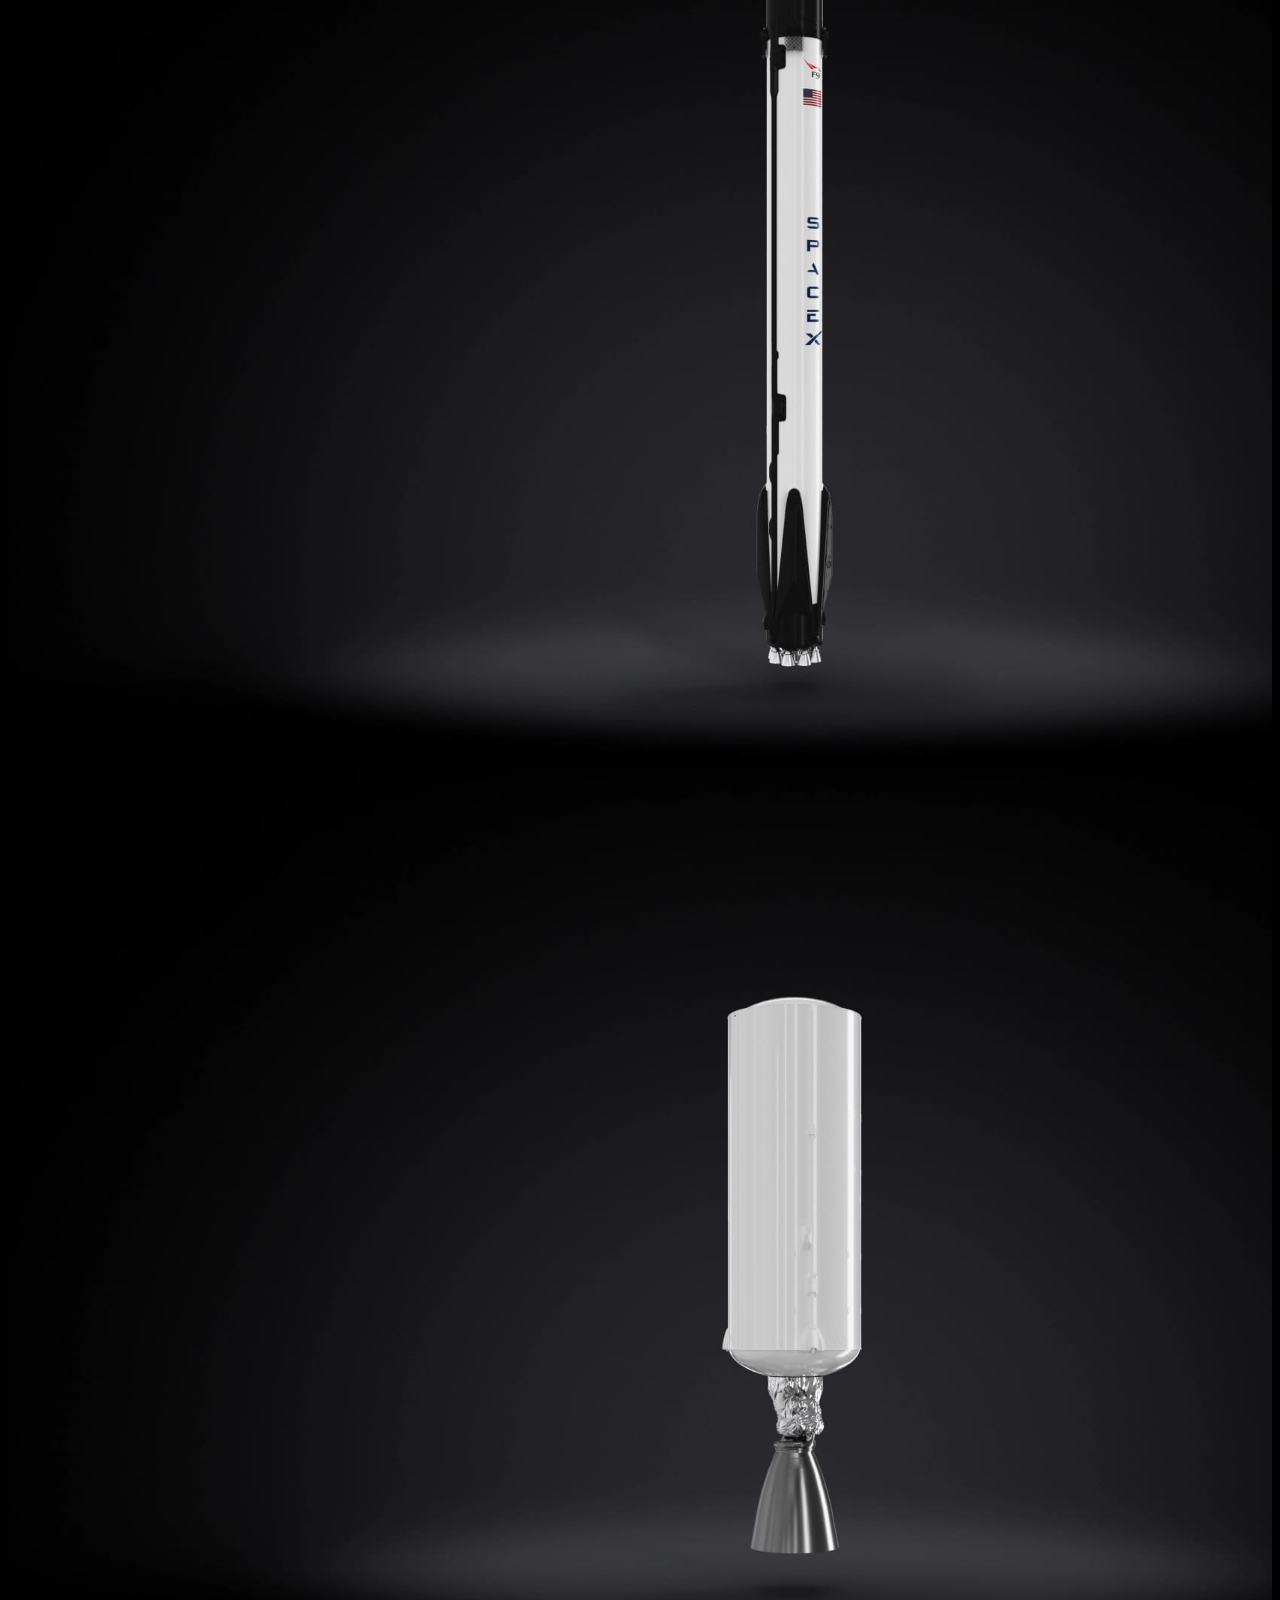
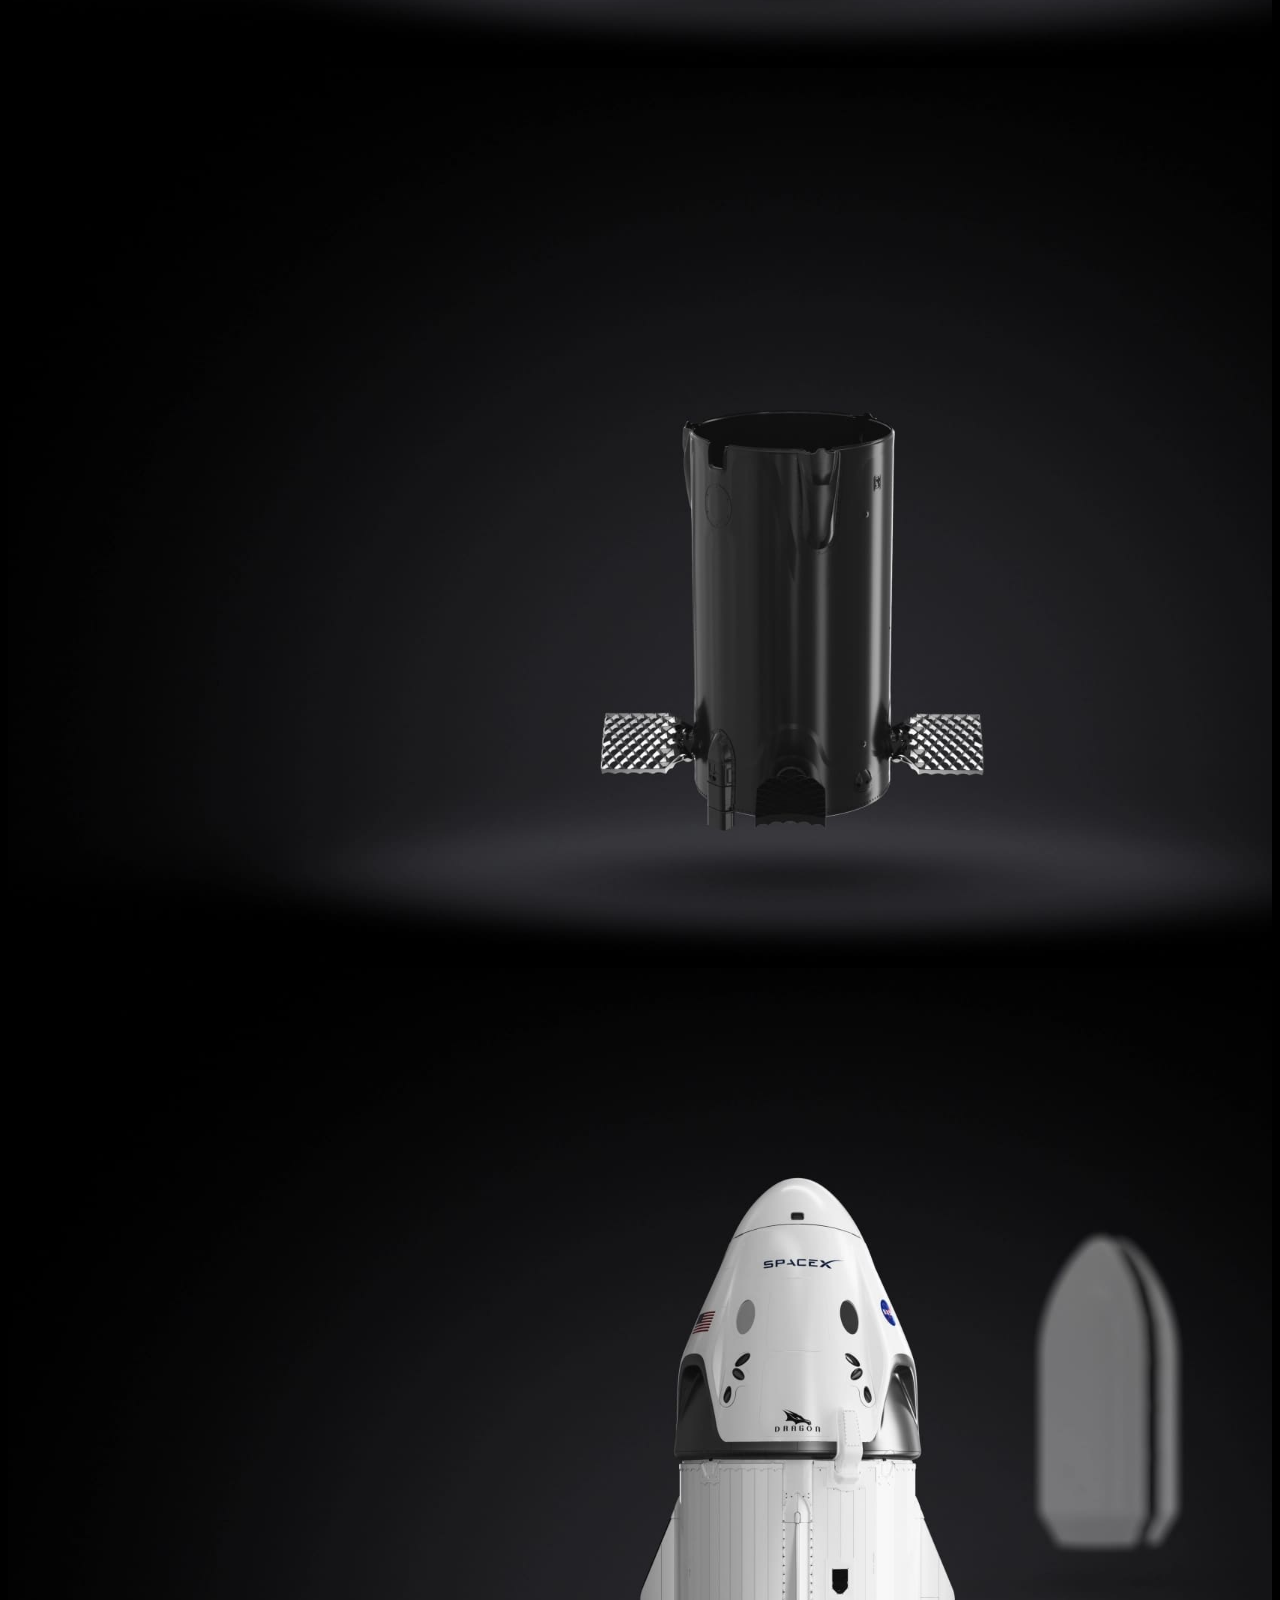
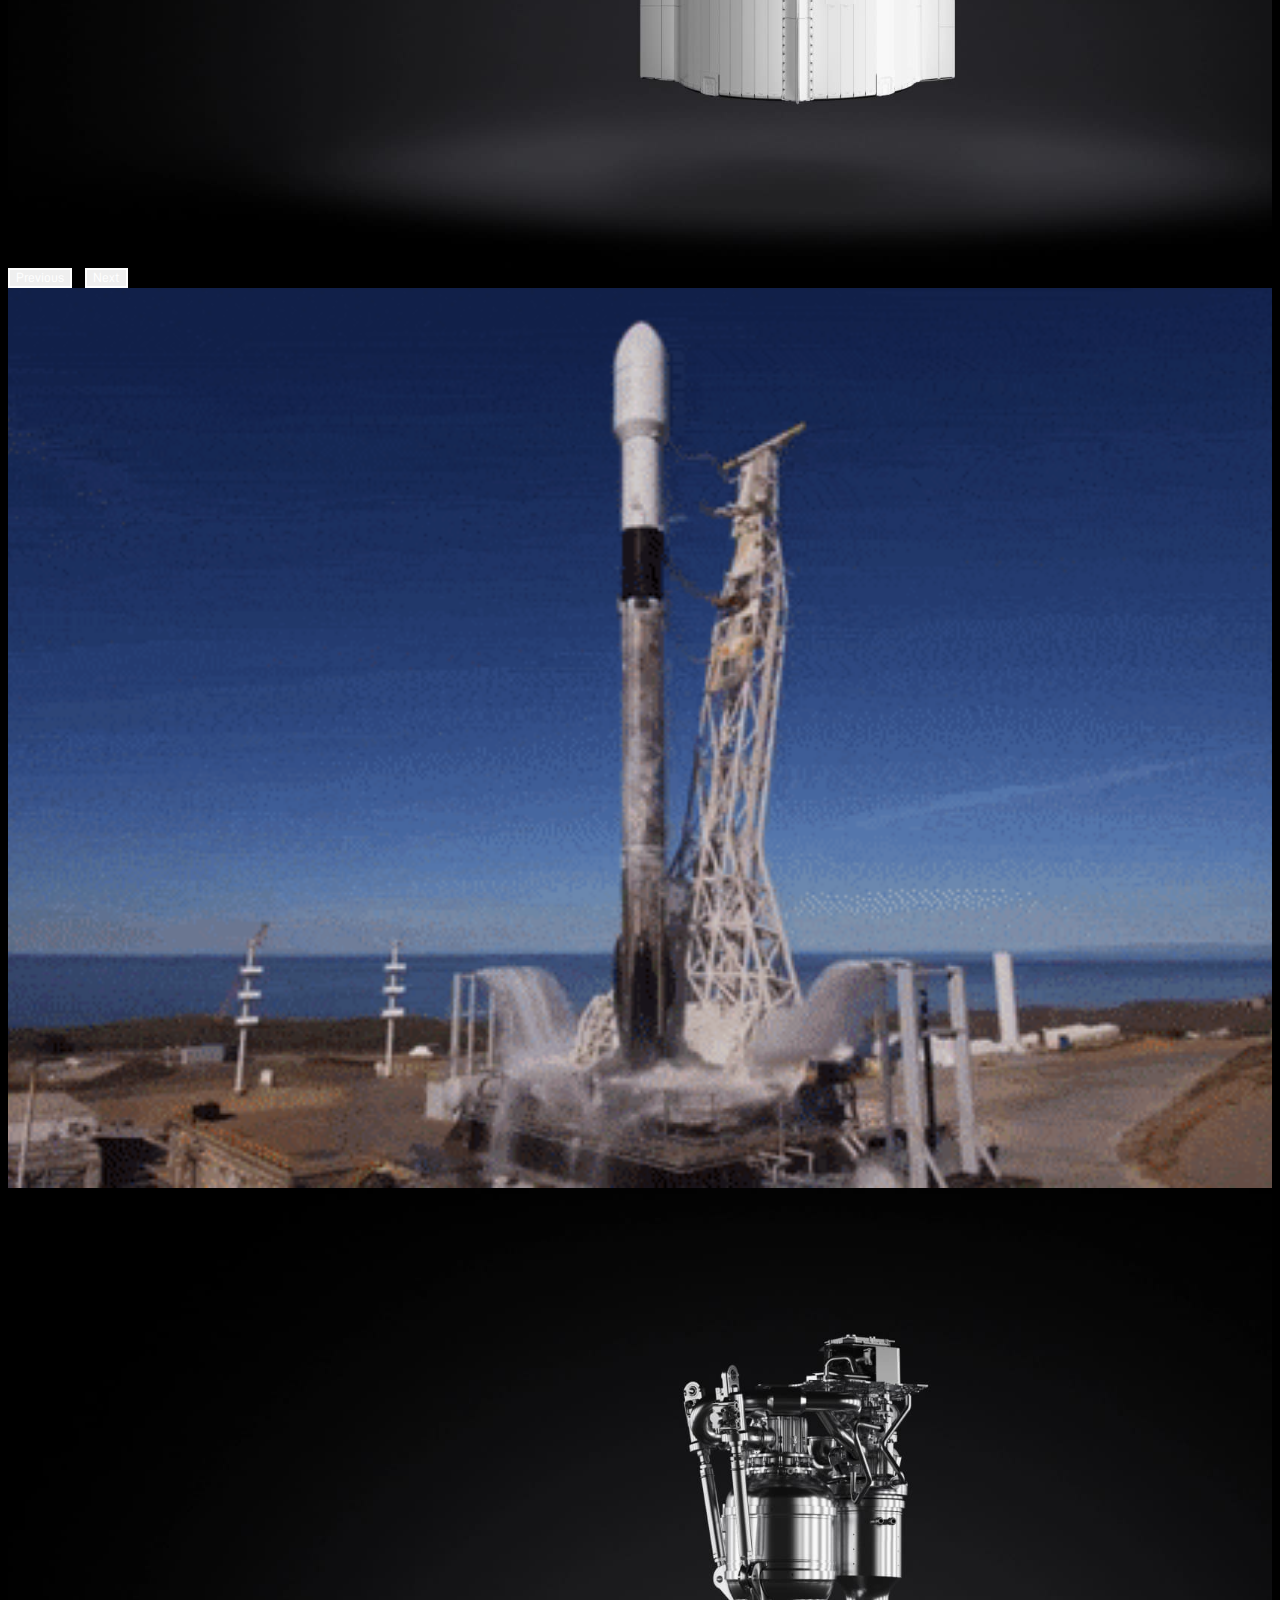
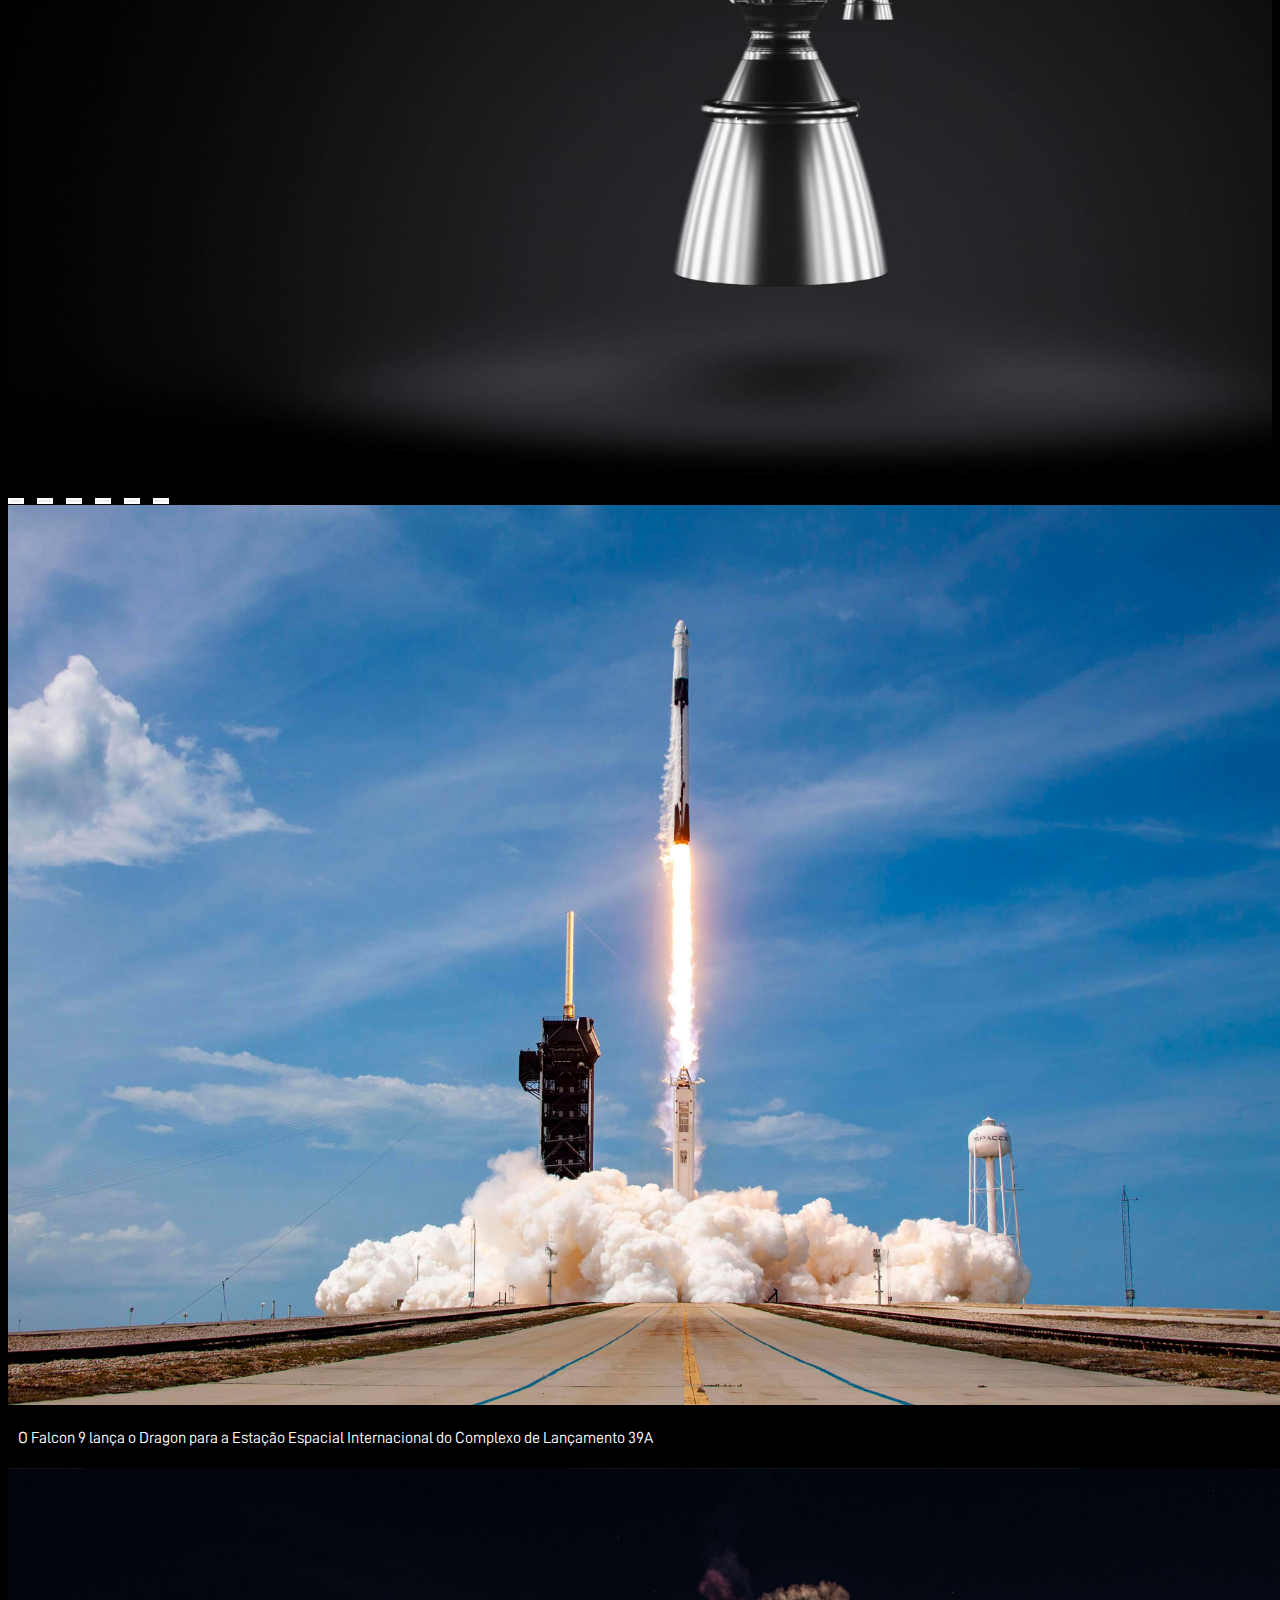
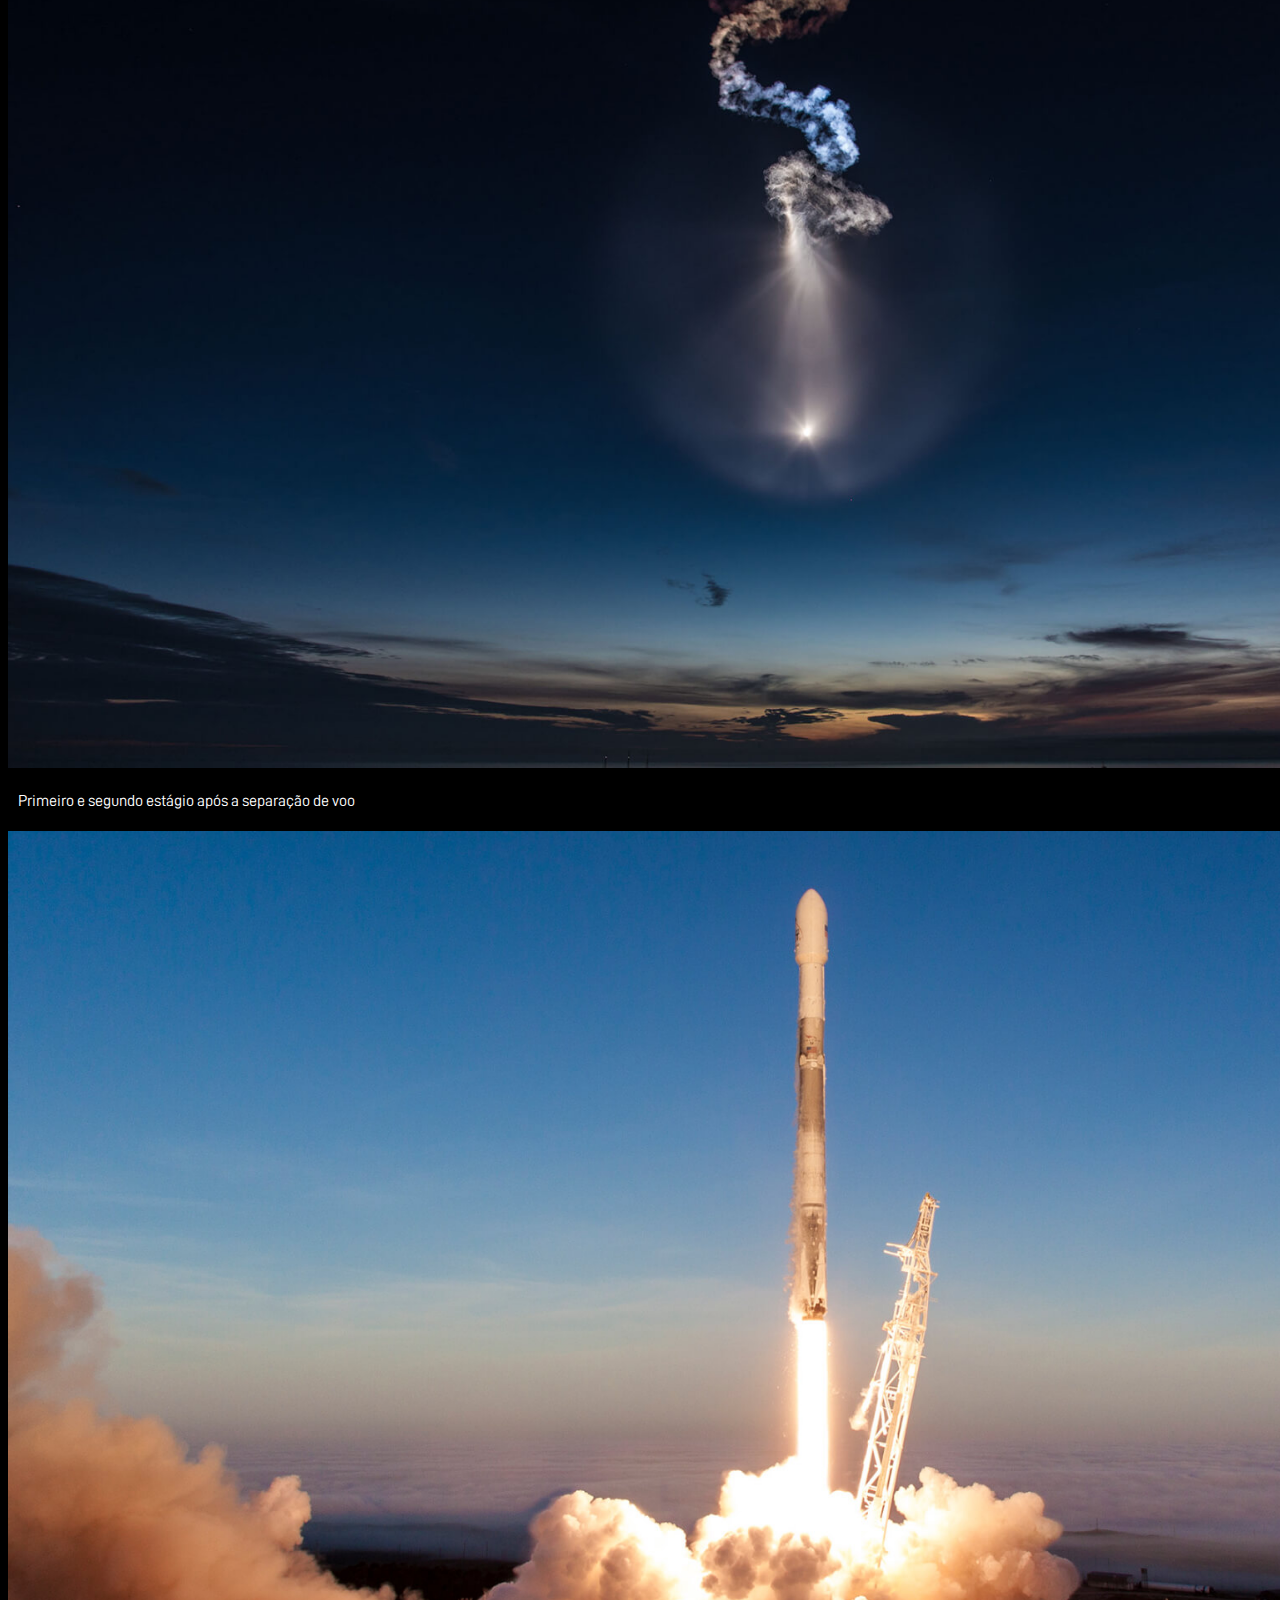
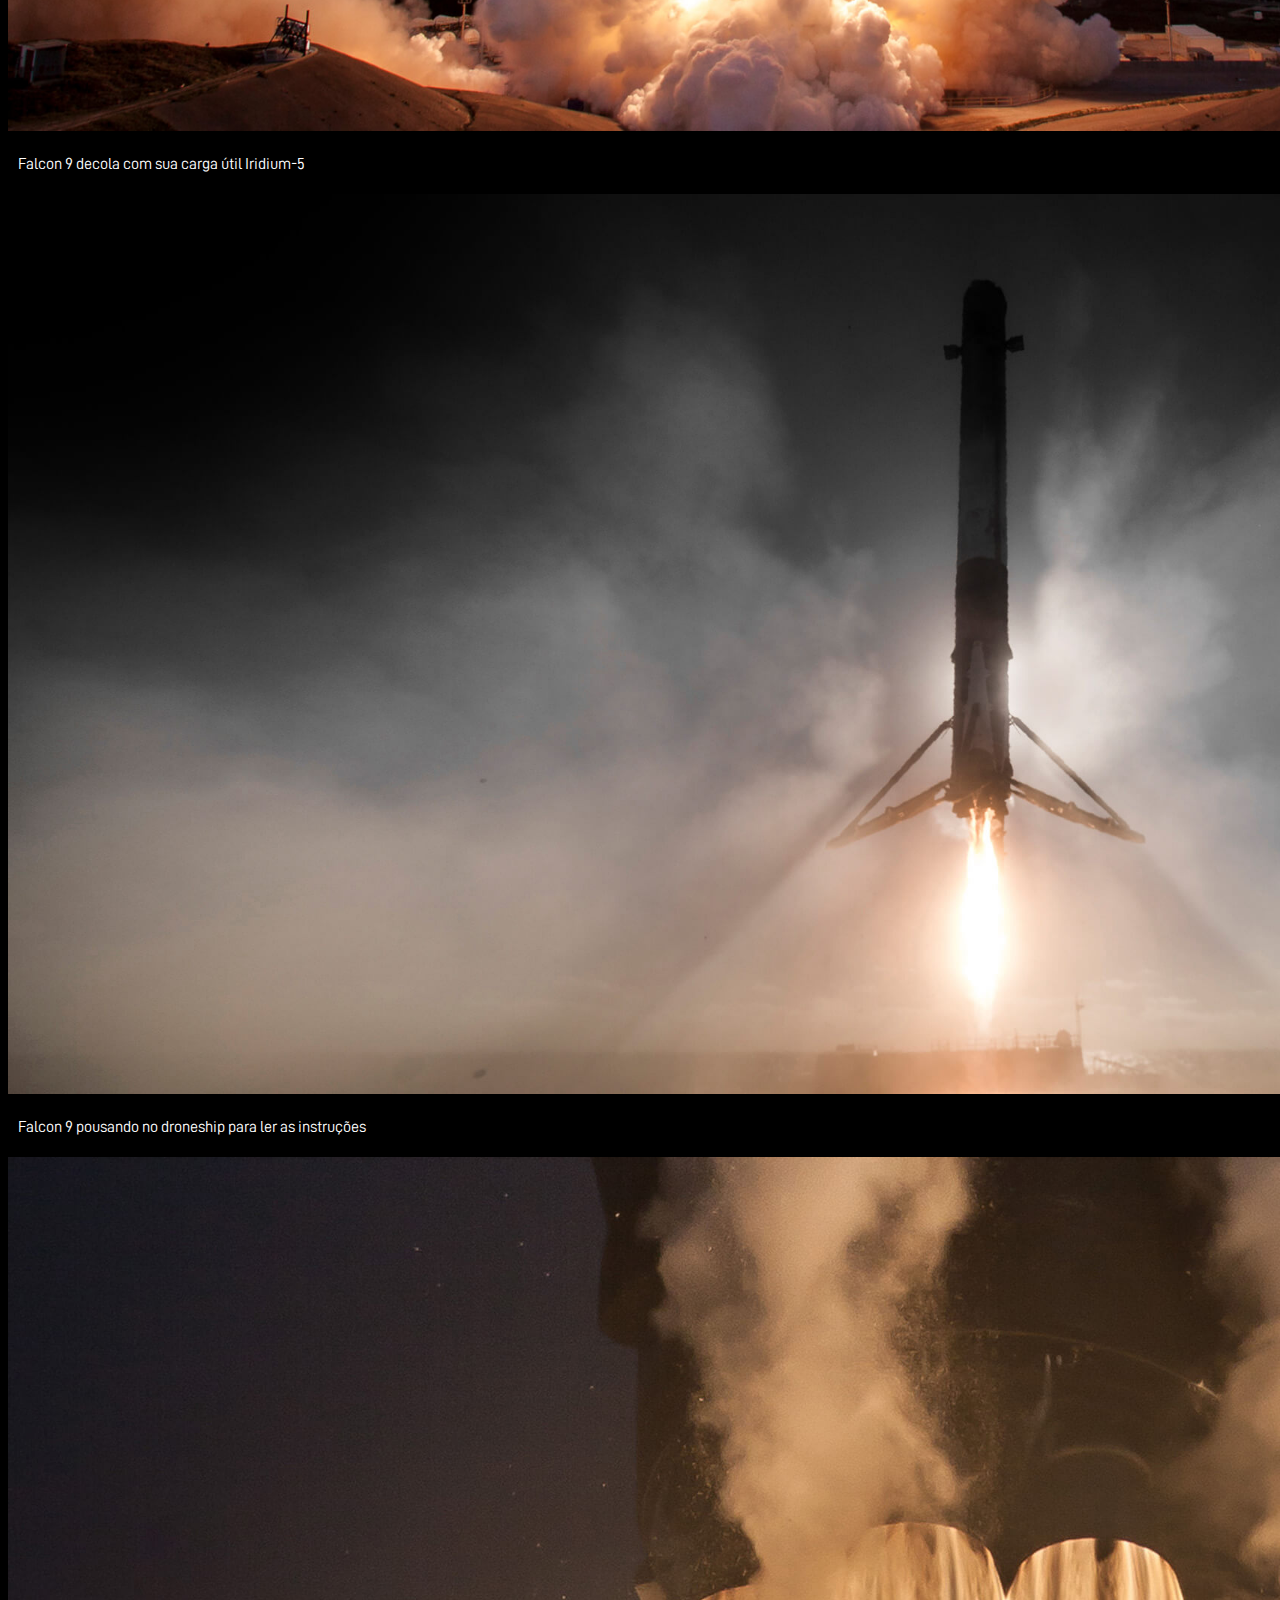
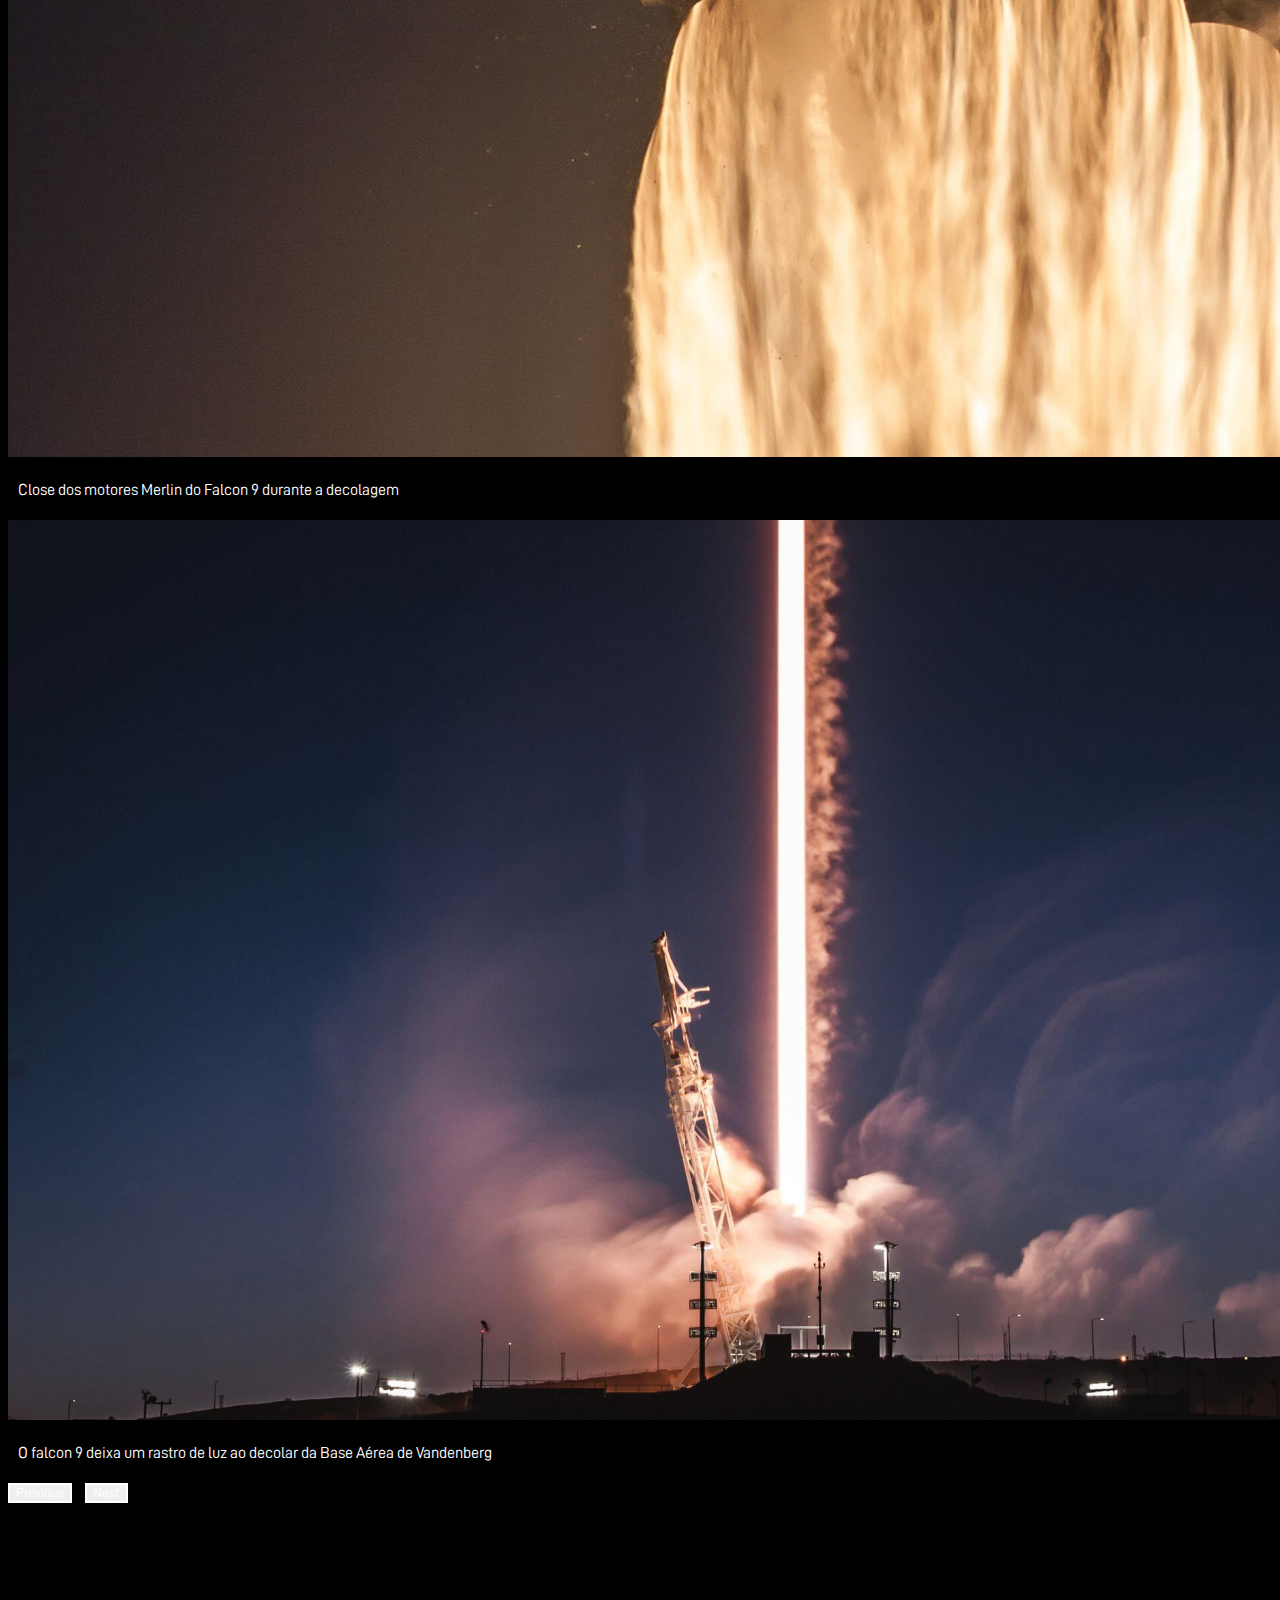
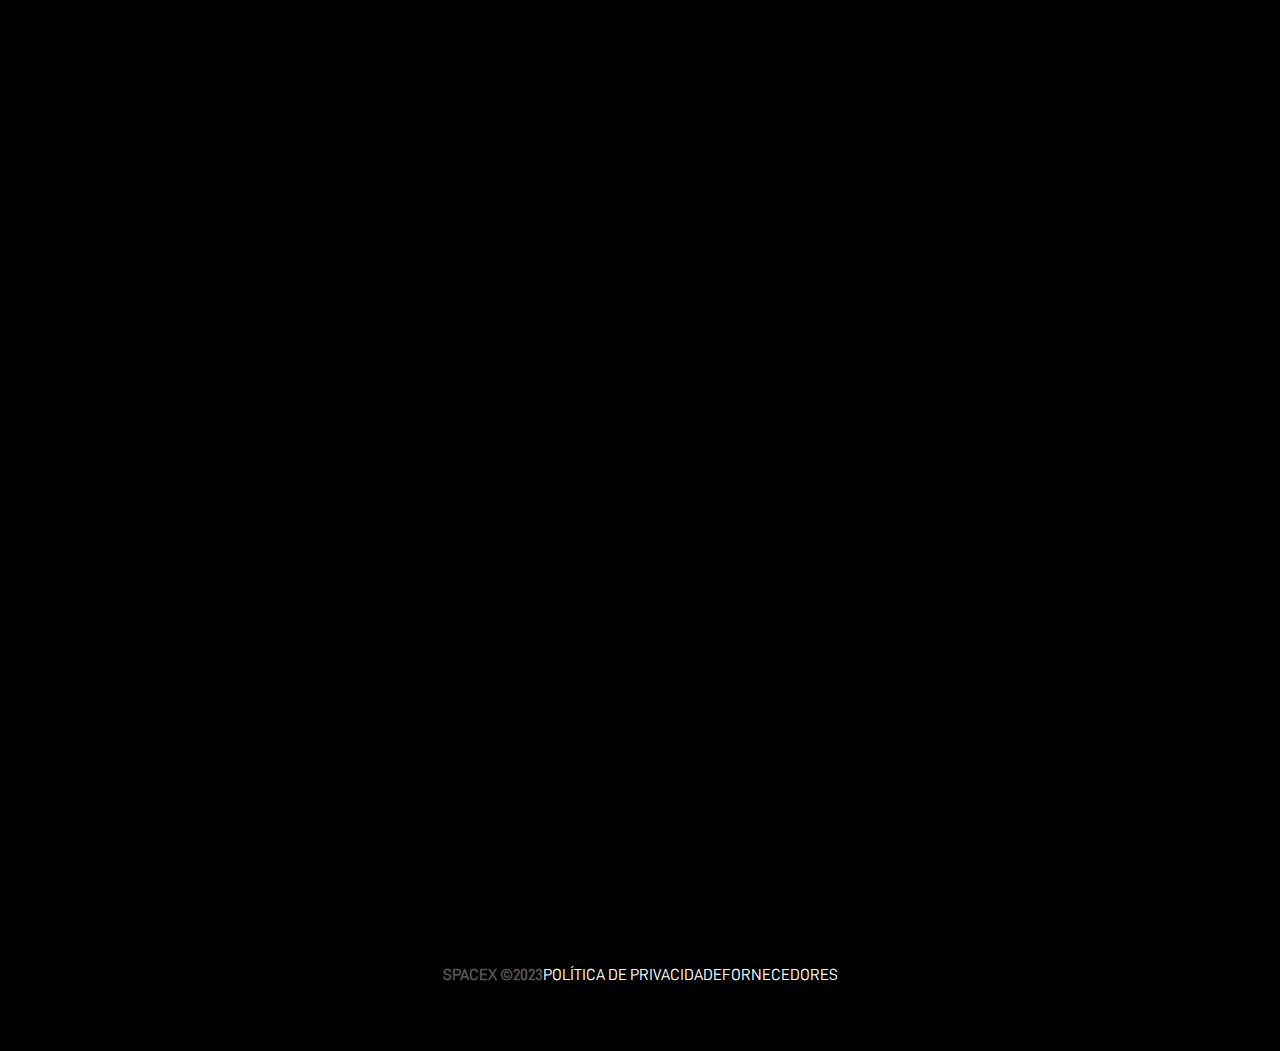
==== commit 4cbeaab8: "feat: added notFound page and fixed images" ====
--- a/falcon9.html
+++ b/falcon9.html
@@ -332,8 +332,8 @@
         <span class="me-4 copy">
             SPACEX &copy;2023
         </span>
-        <a href="" target="blank" class="me-4">POLÍTICA DE PRIVACIDADE</a>
-        <a href="" target="blank">FORNECEDORES</a>
+        <a href="/notFound.html" class="me-4">POLÍTICA DE PRIVACIDADE</a>
+        <a href="/notFound.html">FORNECEDORES</a>
     </footer>
 
 
--- a/css/style.css
+++ b/css/style.css
@@ -366,7 +366,29 @@
   max-width: 150vh;
   font-size: 60px;
   font-family: "D-DIN-Bold" !important;
-  margin-bottom: 20vh;
+  margin-bottom: 10vh;
+}
+
+.textMedium {
+  text-align: center;
+  margin: auto;
+  font-size: 40px;
+  font-family: "D-DIN-Bold" !important;
+}
+
+.humanPadding {
+  padding-top: 200px;
+}
+
+.humanTitle {
+  font-family: "D-DIN-Bold" !important;
+  font-size: 60px;
+}
+
+.humanSubTitle {
+  font-family: "D-DIN" !important;
+  font-size: 18px;
+  max-width: 80vh;
 }
 
 .container01Human {
@@ -485,5 +507,22 @@
     background-size: cover;
   }
 }
+.container00.container17 {
+  background-image: url(../../images/notFound/00.jpg);
+}
+
+.title {
+  padding-top: 15%;
+  margin: auto;
+  font-size: 60px;
+  font-family: "D-DIN-Bold" !important;
+}
+
+#button-black {
+  padding: 15px 35px;
+  border: 2px solid black;
+  font-weight: bold;
+  font-family: "D-DIN" !important;
+}
 
 /*# sourceMappingURL=style.css.map */
